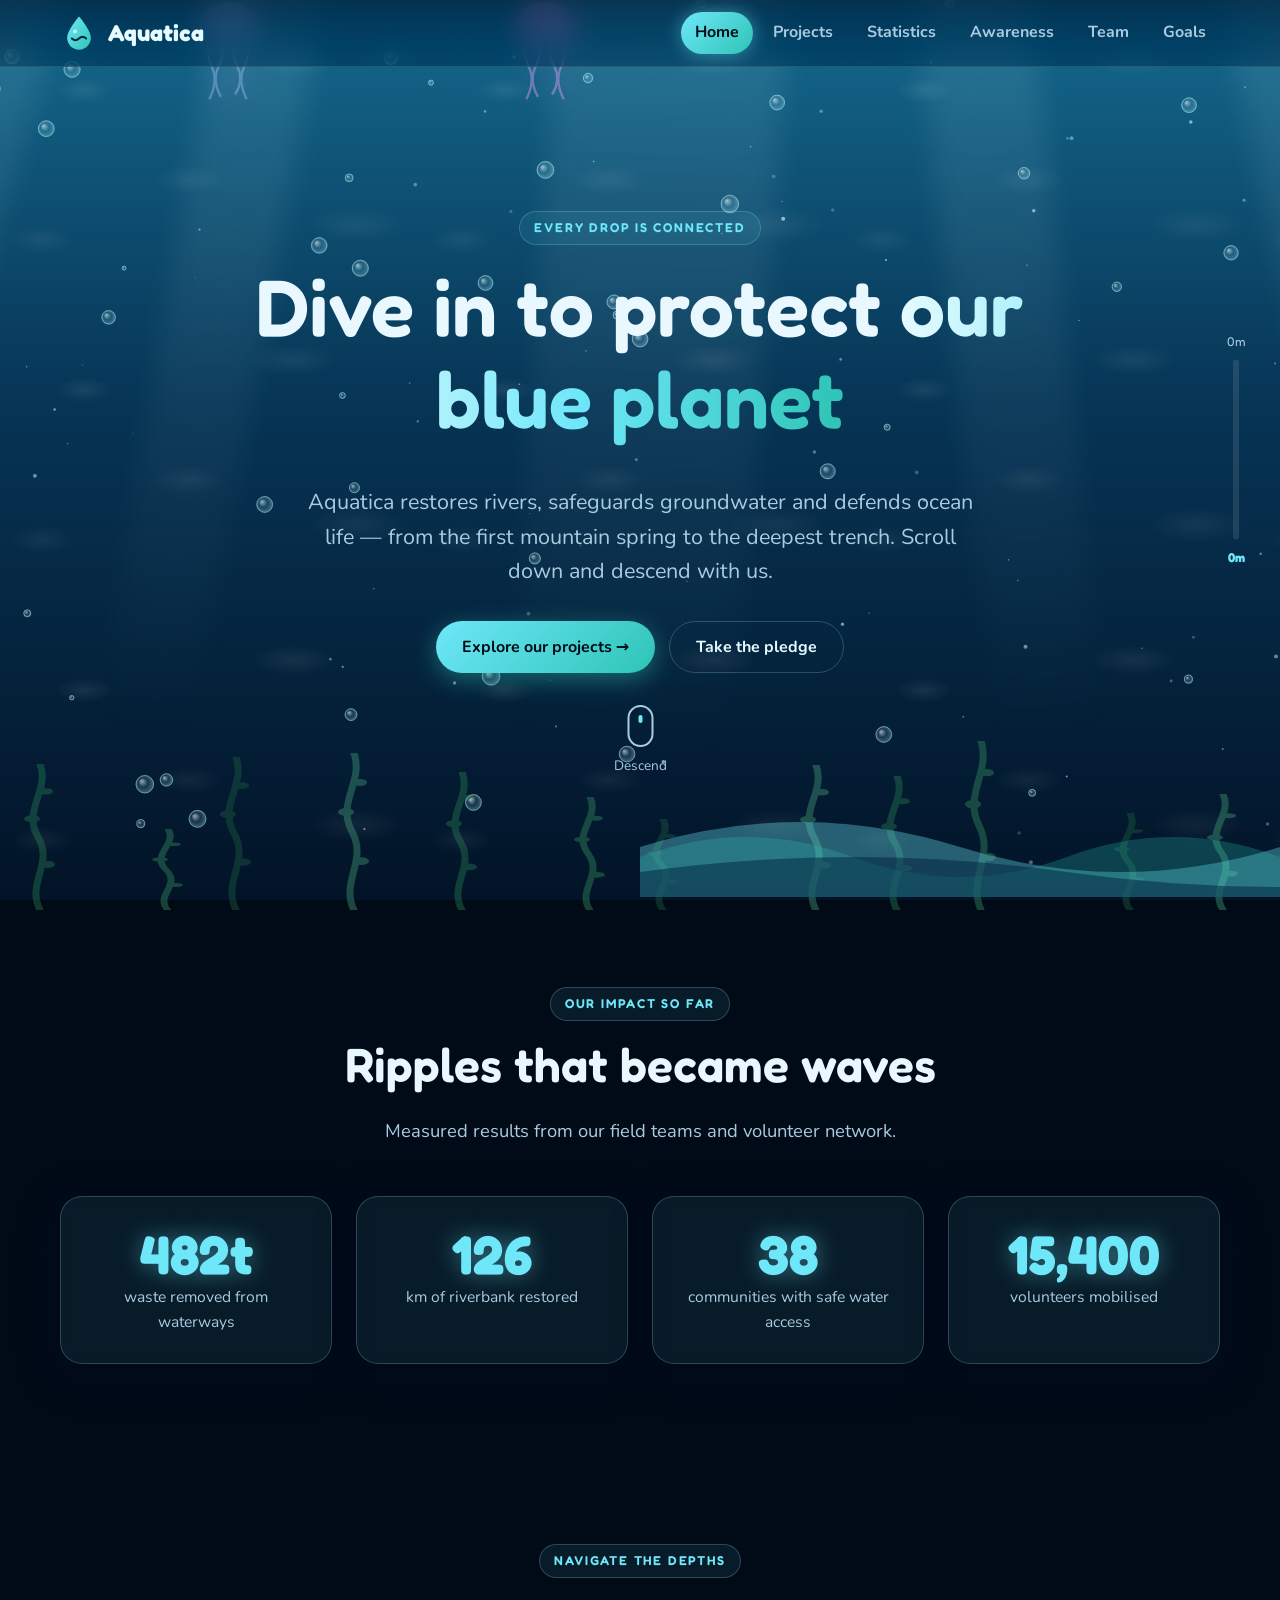
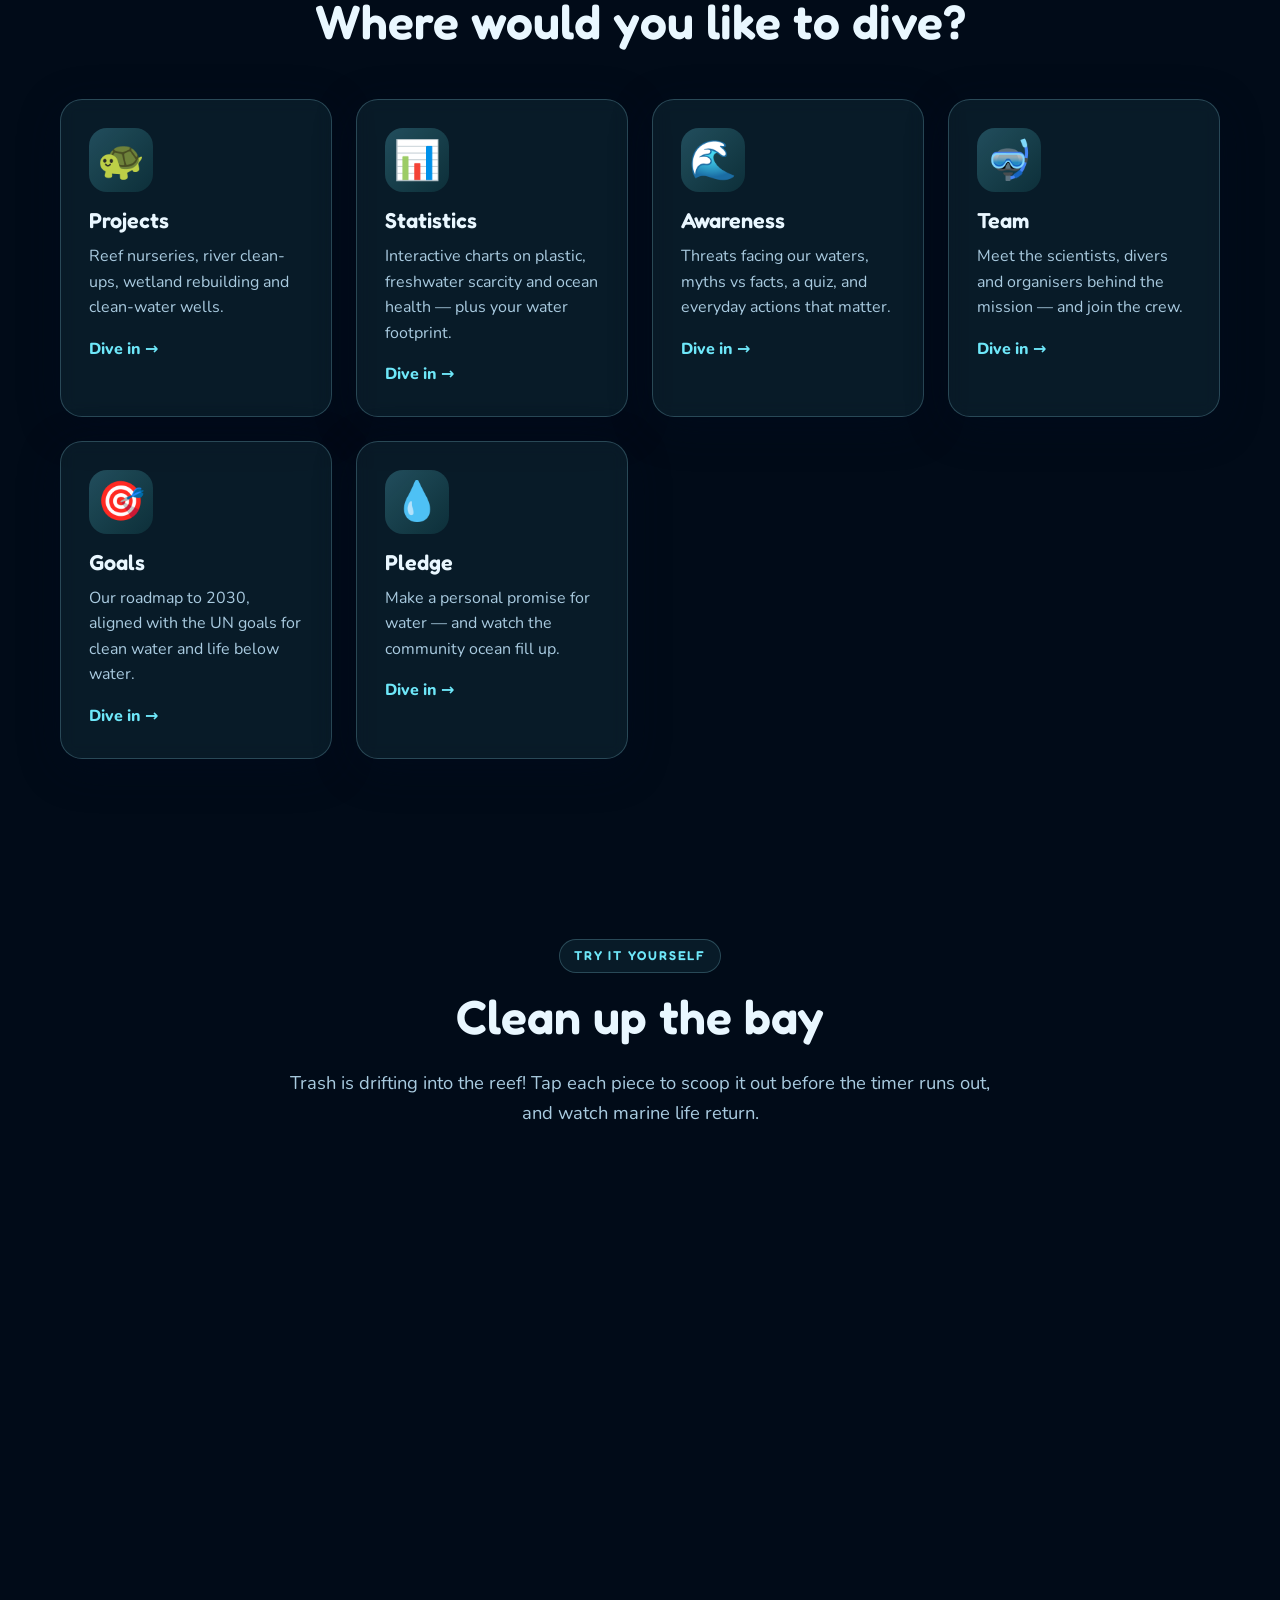
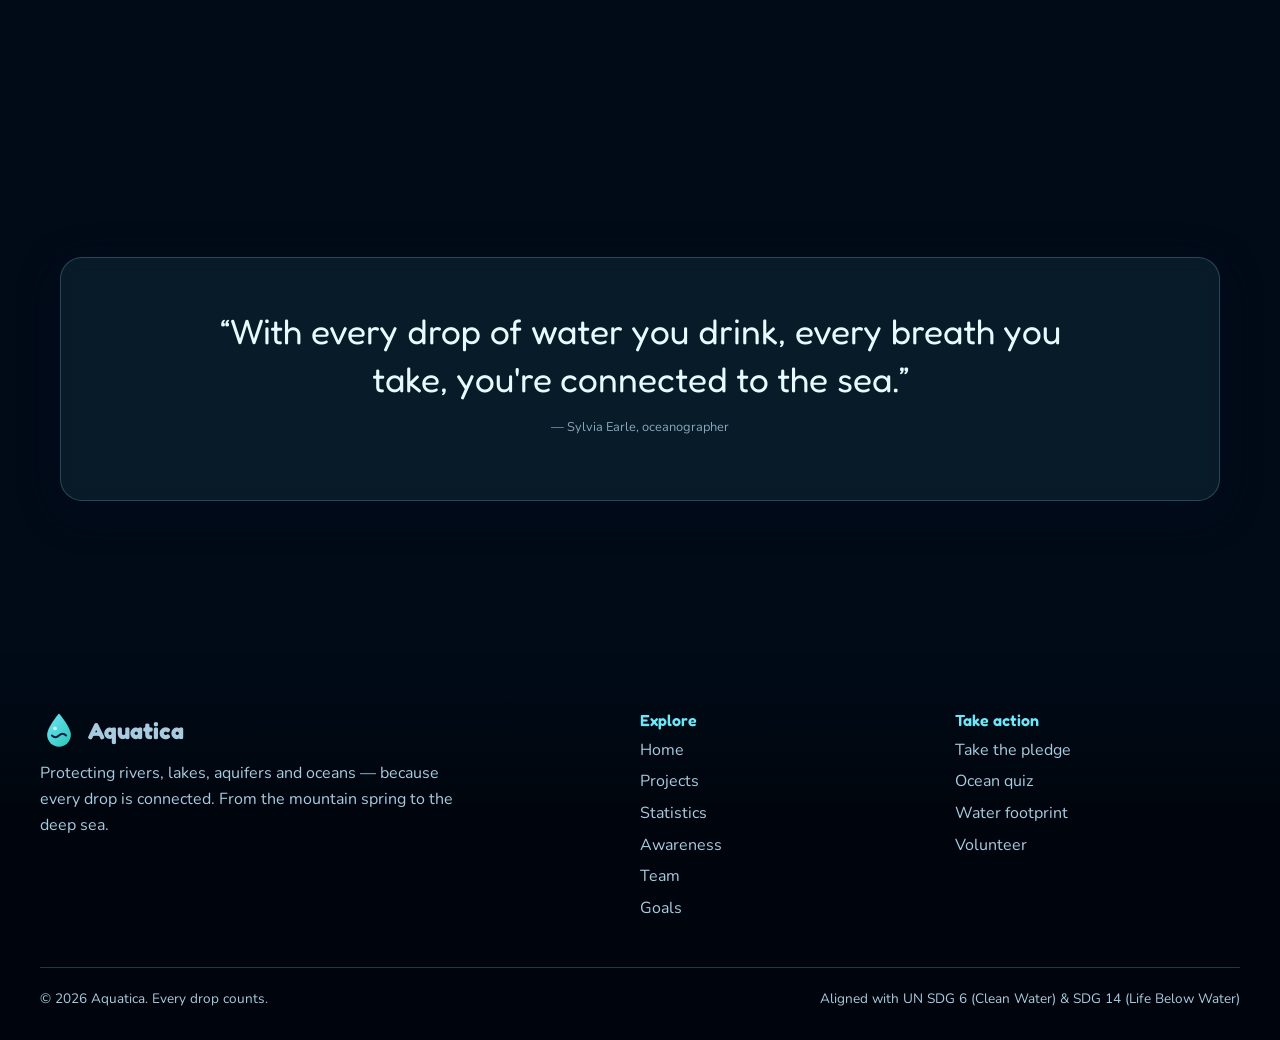
==== index.html @ d04a6f61 "Add Aquatica: interactive underwater-themed water & ocean protection website Six pages (home, projec" ====
<!doctype html>
<html lang="en" class="no-js">
<head>
  <meta charset="utf-8">
  <meta name="viewport" content="width=device-width, initial-scale=1">
  <title>Aquatica — Protecting Water &amp; Oceans</title>
  <meta name="description" content="Aquatica protects rivers, lakes, groundwater and oceans through restoration projects, research and community action.">
  <link rel="icon" href="assets/favicon.svg" type="image/svg+xml">
  <link rel="preconnect" href="https://fonts.googleapis.com">
  <link rel="preconnect" href="https://fonts.gstatic.com" crossorigin>
  <link href="https://fonts.googleapis.com/css2?family=Fredoka:wght@400;600;700&family=Nunito:wght@400;700;800&display=swap" rel="stylesheet">
  <script>document.documentElement.classList.remove("no-js")</script>
  <link rel="stylesheet" href="css/style.css">
  <link rel="stylesheet" href="css/pages.css">
  <script src="js/main.js" defer></script>
  <script src="js/home.js" defer></script>
</head>
<body data-max-depth="3700">
  <a class="skip-link" href="#main">Skip to content</a>
  <header id="site-header"></header>

  <main id="main">
    <section class="hero">
      <div class="hero-inner">
        <span class="eyebrow reveal">Every drop is connected</span>
        <h1 class="reveal" style="--delay:.1s">Dive in to protect <span class="shimmer">our blue planet</span></h1>
        <p class="lead reveal" style="--delay:.2s">Aquatica restores rivers, safeguards groundwater and defends ocean life — from the first mountain spring to the deepest trench. Scroll down and descend with us.</p>
        <div class="hero-actions reveal" style="--delay:.3s">
          <a class="btn" href="projects.html">Explore our projects →</a>
          <a class="btn ghost" href="awareness.html#pledge">Take the pledge</a>
        </div>
      </div>
      <a class="scroll-cue" href="#impact"><span class="mouse"></span>Descend</a>
      <div class="waves" aria-hidden="true">
        <svg class="w1" viewBox="0 0 2880 110" preserveAspectRatio="none"><path d="M0 60 Q 360 10 720 60 T 1440 60 T 2160 60 T 2880 60 V110 H0Z" fill="#6ee7f9"/></svg>
        <svg class="w2" viewBox="0 0 2880 110" preserveAspectRatio="none"><path d="M0 70 Q 240 30 480 70 T 960 70 T 1440 70 T 1920 70 T 2400 70 T 2880 70 V110 H0Z" fill="#2ec4b6"/></svg>
        <svg class="w3" viewBox="0 0 2880 110" preserveAspectRatio="none"><path d="M0 85 Q 480 55 960 85 T 1920 85 T 2880 85 V110 H0Z" fill="#02223f"/></svg>
      </div>
    </section>

    <section class="section" id="impact">
      <div class="section-head reveal">
        <span class="eyebrow">Our impact so far</span>
        <h2>Ripples that became waves</h2>
        <p class="lead">Measured results from our field teams and volunteer network.</p>
      </div>
      <div class="grid grid-4">
        <div class="card stat reveal"><div class="num" data-count="482" data-suffix="t">0</div><div class="label">waste removed from waterways</div></div>
        <div class="card stat reveal" style="--delay:.1s"><div class="num" data-count="126">0</div><div class="label">km of riverbank restored</div></div>
        <div class="card stat reveal" style="--delay:.2s"><div class="num" data-count="38">0</div><div class="label">communities with safe water access</div></div>
        <div class="card stat reveal" style="--delay:.3s"><div class="num" data-count="15400">0</div><div class="label">volunteers mobilised</div></div>
      </div>
    </section>

    <section class="section">
      <div class="section-head reveal">
        <span class="eyebrow">Navigate the depths</span>
        <h2>Where would you like to dive?</h2>
      </div>
      <div class="grid grid-3 explore">
        <a class="card float reveal" href="projects.html"><div class="icon">🐢</div><h3>Projects</h3><p>Reef nurseries, river clean-ups, wetland rebuilding and clean-water wells.</p><span class="more">Dive in →</span></a>
        <a class="card float reveal" style="--delay:.08s" href="statistics.html"><div class="icon">📊</div><h3>Statistics</h3><p>Interactive charts on plastic, freshwater scarcity and ocean health — plus your water footprint.</p><span class="more">Dive in →</span></a>
        <a class="card float reveal" style="--delay:.16s" href="awareness.html"><div class="icon">🌊</div><h3>Awareness</h3><p>Threats facing our waters, myths vs facts, a quiz, and everyday actions that matter.</p><span class="more">Dive in →</span></a>
        <a class="card float reveal" style="--delay:.24s" href="team.html"><div class="icon">🤿</div><h3>Team</h3><p>Meet the scientists, divers and organisers behind the mission — and join the crew.</p><span class="more">Dive in →</span></a>
        <a class="card float reveal" style="--delay:.32s" href="goals.html"><div class="icon">🎯</div><h3>Goals</h3><p>Our roadmap to 2030, aligned with the UN goals for clean water and life below water.</p><span class="more">Dive in →</span></a>
        <a class="card float reveal" style="--delay:.4s" href="awareness.html#pledge"><div class="icon">💧</div><h3>Pledge</h3><p>Make a personal promise for water — and watch the community ocean fill up.</p><span class="more">Dive in →</span></a>
      </div>
    </section>

    <section class="section" id="cleanup">
      <div class="section-head reveal">
        <span class="eyebrow">Try it yourself</span>
        <h2>Clean up the bay</h2>
        <p class="lead">Trash is drifting into the reef! Tap each piece to scoop it out before the timer runs out, and watch marine life return.</p>
      </div>
      <div class="bay reveal" id="bay">
        <div class="bay-hud">
          <span>🗑️ <strong id="bay-count">0</strong> / <span id="bay-total">12</span> collected</span>
          <span>⏱️ <strong id="bay-time">30</strong>s</span>
          <button class="btn" id="bay-start">Start clean-up</button>
        </div>
        <div class="bay-water" id="bay-water" aria-live="polite">
          <div class="bay-reef" aria-hidden="true">🪸🐚🪸🌿🪸🐚🌿🪸</div>
          <p class="bay-msg" id="bay-msg">Press <strong>Start clean-up</strong> to begin.</p>
        </div>
      </div>
    </section>

    <section class="section">
      <div class="card quote reveal">
        <p class="big-quote">“With every drop of water you drink, every breath you take, you're connected to the sea.”</p>
        <p class="source">— Sylvia Earle, oceanographer</p>
      </div>
    </section>
  </main>

  <footer id="site-footer"></footer>
</body>
</html>
---- css/style.css ----
/* ==========================================================
   Aquatica — shared underwater theme
   ========================================================== */
:root {
  --abyss: #010b18;
  --deep: #02223f;
  --mid: #04406e;
  --shallow: #0a6aa1;
  --surface: #1b9cc9;
  --teal: #2ec4b6;
  --aqua: #6ee7f9;
  --foam: #e6fbff;
  --coral: #ff7b6b;
  --sand: #f6d68f;
  --kelp: #3fa66b;
  --text: #e9f7ff;
  --text-dim: #a9cbe0;
  --glass: rgba(110, 231, 249, 0.07);
  --glass-strong: rgba(110, 231, 249, 0.13);
  --glass-border: rgba(160, 240, 255, 0.22);
  --shadow: 0 10px 40px rgba(0, 10, 30, 0.45);
  --radius: 22px;
  --depth: 0; /* 0 → 1, updated on scroll */
  --font-display: "Fredoka", "Trebuchet MS", system-ui, sans-serif;
  --font-body: "Nunito", "Segoe UI", system-ui, sans-serif;
}

*, *::before, *::after { box-sizing: border-box; }
html { scroll-behavior: smooth; }
@media (prefers-reduced-motion: reduce) {
  html { scroll-behavior: auto; }
  *, *::before, *::after { animation-duration: 0.001ms !important; animation-iteration-count: 1 !important; transition-duration: 0.001ms !important; }
}

body {
  margin: 0;
  min-height: 100vh;
  font-family: var(--font-body);
  color: var(--text);
  line-height: 1.6;
  background-color: var(--abyss);
  background-image: linear-gradient(180deg,
    hsl(198, 75%, calc(32% - var(--depth) * 22%)) 0%,
    hsl(205, 85%, calc(18% - var(--depth) * 12%)) 45%,
    hsl(212, 90%, calc(8% - var(--depth) * 5%)) 100%);
  background-attachment: fixed;
  overflow-x: hidden;
}

a { color: var(--aqua); }
img, svg { max-width: 100%; }
h1, h2, h3, h4 { font-family: var(--font-display); line-height: 1.15; margin: 0 0 .5em; font-weight: 600; }
h1 { font-size: clamp(2.4rem, 7vw, 5rem); }
h2 { font-size: clamp(1.8rem, 4.5vw, 3rem); }
h3 { font-size: 1.35rem; }
p { margin: 0 0 1em; }
::selection { background: var(--teal); color: var(--abyss); }

[hidden] { display: none !important; }
.sr-only { position: absolute; width: 1px; height: 1px; overflow: hidden; clip: rect(0 0 0 0); white-space: nowrap; }
.skip-link { position: absolute; left: 16px; top: -60px; z-index: 1000; background: var(--aqua); color: var(--abyss); padding: 10px 16px; border-radius: 10px; font-weight: 700; }
.skip-link:focus { top: 12px; }
:focus-visible { outline: 3px solid var(--sand); outline-offset: 3px; border-radius: 6px; }

/* ---------- Ambient ocean layers ---------- */
.ocean { position: fixed; inset: 0; pointer-events: none; z-index: 0; overflow: hidden; }
#ocean-canvas { position: fixed; inset: 0; width: 100%; height: 100%; z-index: 1; pointer-events: none; }

.rays { position: absolute; inset: -20% -10% 0; opacity: calc(0.55 - var(--depth) * 0.45); transition: opacity .3s; }
.rays span {
  position: absolute; top: -10%; width: 14vw; height: 130%;
  background: linear-gradient(180deg, rgba(200, 245, 255, .28), rgba(200, 245, 255, 0) 75%);
  filter: blur(14px); transform-origin: top center; mix-blend-mode: screen;
  animation: ray-sway 11s ease-in-out infinite alternate;
}
.rays span:nth-child(1) { left: 6%;  transform: rotate(16deg); animation-delay: -2s; }
.rays span:nth-child(2) { left: 26%; transform: rotate(10deg); width: 8vw; animation-delay: -5s; }
.rays span:nth-child(3) { left: 46%; transform: rotate(4deg);  width: 18vw; animation-delay: -1s; }
.rays span:nth-child(4) { left: 66%; transform: rotate(-6deg); width: 9vw; animation-delay: -7s; }
.rays span:nth-child(5) { left: 84%; transform: rotate(-12deg); animation-delay: -3s; }
@keyframes ray-sway {
  0%   { opacity: .35; translate: -3vw 0; }
  50%  { opacity: 1; }
  100% { opacity: .5; translate: 3vw 0; }
}

.caustics {
  position: absolute; inset: 0; opacity: calc(0.22 - var(--depth) * 0.2);
  background:
    radial-gradient(ellipse 40px 18px at 20% 30%, rgba(255,255,255,.35), transparent 70%),
    radial-gradient(ellipse 60px 22px at 70% 20%, rgba(255,255,255,.3), transparent 70%),
    radial-gradient(ellipse 50px 20px at 45% 60%, rgba(255,255,255,.25), transparent 70%),
    radial-gradient(ellipse 70px 25px at 85% 75%, rgba(255,255,255,.25), transparent 70%),
    radial-gradient(ellipse 45px 20px at 10% 80%, rgba(255,255,255,.25), transparent 70%);
  background-size: 420px 300px;
  animation: caustic-drift 18s linear infinite;
  mix-blend-mode: overlay;
}
@keyframes caustic-drift { to { background-position: 420px 300px; } }

.fish-school { position: absolute; inset: 0; }
.fish {
  position: absolute; left: 0; width: var(--size, 60px); color: var(--c, var(--sand));
  animation: swim var(--dur, 30s) linear forwards;
  opacity: .85; will-change: transform;
}
.fish svg { display: block; width: 100%; height: auto; animation: wiggle 0.9s ease-in-out infinite alternate; }
.fish.left svg { transform: scaleX(-1); }
.fish .tail { transform-origin: 30% 50%; animation: tail 0.35s ease-in-out infinite alternate; }
@keyframes swim {
  from { transform: translate(var(--from), 0); }
  25%  { transform: translate(calc(var(--from) + (var(--to) - var(--from)) * .25), var(--bob, 20px)); }
  50%  { transform: translate(calc(var(--from) + (var(--to) - var(--from)) * .5), 0); }
  75%  { transform: translate(calc(var(--from) + (var(--to) - var(--from)) * .75), calc(var(--bob, 20px) * -1)); }
  to   { transform: translate(var(--to), 0); }
}
@keyframes wiggle { from { rotate: -3deg; } to { rotate: 3deg; } }
@keyframes tail { from { transform: scaleY(1); } to { transform: scaleY(.6); } }

.jelly {
  position: absolute; width: 70px; color: #f7a8ff; opacity: .55;
  animation: jelly-rise var(--dur, 40s) linear infinite; filter: drop-shadow(0 0 12px rgba(247,168,255,.6));
}
.jelly .bell { animation: pulse 2.4s ease-in-out infinite; transform-origin: 50% 30%; }
@keyframes pulse { 0%,100% { transform: scale(1, 1); } 50% { transform: scale(1.12, .86); } }
@keyframes jelly-rise {
  from { transform: translate(0, 110vh); }
  50%  { transform: translate(40px, 50vh); }
  to   { transform: translate(-20px, -30vh); }
}

.seabed { position: fixed; left: 0; right: 0; bottom: 0; height: 160px; z-index: 0; pointer-events: none; opacity: calc(.35 + var(--depth) * .65); }
.kelp { position: absolute; bottom: -10px; width: 40px; transform-origin: bottom center; animation: kelp-sway var(--dur, 6s) ease-in-out infinite alternate; }
@keyframes kelp-sway { from { rotate: -6deg; } to { rotate: 7deg; } }

/* ---------- Navigation ---------- */
.site-header {
  position: sticky; top: 0; z-index: 50;
  backdrop-filter: blur(14px) saturate(140%); -webkit-backdrop-filter: blur(14px) saturate(140%);
  background: linear-gradient(180deg, rgba(2, 30, 55, .75), rgba(2, 30, 55, .45));
  border-bottom: 1px solid var(--glass-border);
}
.nav { max-width: 1200px; margin: 0 auto; display: flex; align-items: center; gap: 24px; padding: 12px 20px; }
.brand { display: flex; align-items: center; gap: 10px; color: var(--foam); text-decoration: none; font-family: var(--font-display); font-size: 1.45rem; font-weight: 700; }
.brand svg { width: 38px; height: 38px; animation: bob 4s ease-in-out infinite; }
@keyframes bob { 0%,100% { transform: translateY(0); } 50% { transform: translateY(-5px); } }
.nav-links { list-style: none; display: flex; gap: 6px; margin: 0 0 0 auto; padding: 0; }
.nav-links a {
  position: relative; display: block; padding: 8px 14px; border-radius: 999px;
  color: var(--text-dim); text-decoration: none; font-weight: 700; transition: color .25s, background .25s;
}
.nav-links a:hover { color: var(--foam); background: var(--glass); }
.nav-links a[aria-current="page"] { color: var(--abyss); background: linear-gradient(135deg, var(--aqua), var(--teal)); box-shadow: 0 0 18px rgba(110,231,249,.45); }
.nav-toggle { display: none; margin-left: auto; background: var(--glass); border: 1px solid var(--glass-border); color: var(--foam); width: 46px; height: 46px; border-radius: 14px; cursor: pointer; }
.nav-toggle span { display: block; width: 20px; height: 2px; background: currentColor; margin: 4px auto; border-radius: 2px; transition: transform .3s, opacity .3s; }
.nav-toggle[aria-expanded="true"] span:nth-child(1) { transform: translateY(6px) rotate(45deg); }
.nav-toggle[aria-expanded="true"] span:nth-child(2) { opacity: 0; }
.nav-toggle[aria-expanded="true"] span:nth-child(3) { transform: translateY(-6px) rotate(-45deg); }

@media (max-width: 860px) {
  .nav-toggle { display: block; }
  .nav-links {
    position: absolute; top: 100%; left: 0; right: 0; flex-direction: column; gap: 4px; padding: 12px 16px 18px;
    background: rgba(2, 25, 48, .96); border-bottom: 1px solid var(--glass-border);
    transform-origin: top; transform: scaleY(0); opacity: 0; transition: transform .3s, opacity .3s; pointer-events: none;
  }
  .nav-links.open { transform: scaleY(1); opacity: 1; pointer-events: auto; }
  .nav-links a { padding: 12px 16px; }
}

/* Depth gauge */
.depth-gauge {
  position: fixed; right: 16px; top: 50%; transform: translateY(-50%); z-index: 40;
  display: flex; flex-direction: column; align-items: center; gap: 8px; font-family: var(--font-display); font-size: .8rem; color: var(--text-dim);
}
.depth-gauge .track { width: 6px; height: 180px; border-radius: 6px; background: rgba(255,255,255,.1); position: relative; overflow: hidden; }
.depth-gauge .fill { position: absolute; left: 0; right: 0; top: 0; height: calc(var(--depth) * 100%); background: linear-gradient(180deg, var(--aqua), var(--teal), #2a5bd7); border-radius: 6px; }
.depth-gauge .value { color: var(--aqua); font-weight: 700; min-width: 56px; text-align: center; }
@media (max-width: 860px) { .depth-gauge { display: none; } }

/* ---------- Layout ---------- */
main { position: relative; z-index: 2; }
.section { max-width: 1200px; margin: 0 auto; padding: 90px 20px; }
.section-head { text-align: center; max-width: 720px; margin: 0 auto 50px; }
.eyebrow { display: inline-block; font-family: var(--font-display); font-weight: 600; letter-spacing: .14em; text-transform: uppercase; font-size: .8rem; color: var(--aqua); background: var(--glass); border: 1px solid var(--glass-border); padding: 6px 14px; border-radius: 999px; margin-bottom: 16px; }
.lead { font-size: 1.15rem; color: var(--text-dim); }
.grid { display: grid; gap: 24px; }
.grid-2 { grid-template-columns: repeat(auto-fit, minmax(300px, 1fr)); }
.grid-3 { grid-template-columns: repeat(auto-fit, minmax(260px, 1fr)); }
.grid-4 { grid-template-columns: repeat(auto-fit, minmax(210px, 1fr)); }

.card {
  position: relative; background: var(--glass); border: 1px solid var(--glass-border); border-radius: var(--radius);
  padding: 28px; backdrop-filter: blur(8px); -webkit-backdrop-filter: blur(8px); box-shadow: var(--shadow);
  transition: transform .4s cubic-bezier(.2,.8,.2,1), background .3s, box-shadow .3s; overflow: hidden;
}
.card::before {
  content: ""; position: absolute; inset: 0; border-radius: inherit; pointer-events: none;
  background: radial-gradient(400px circle at var(--mx, 50%) var(--my, 0%), rgba(110,231,249,.16), transparent 45%);
  opacity: 0; transition: opacity .3s;
}
.card:hover::before { opacity: 1; }
.card.float:hover { transform: translateY(-8px); background: var(--glass-strong); box-shadow: 0 18px 50px rgba(0, 20, 50, .6), 0 0 0 1px rgba(110,231,249,.3); }
.card .icon { font-size: 2.4rem; display: inline-grid; place-items: center; width: 64px; height: 64px; border-radius: 18px; background: linear-gradient(135deg, rgba(110,231,249,.25), rgba(46,196,182,.12)); margin-bottom: 16px; }

.btn {
  display: inline-flex; align-items: center; gap: 10px; padding: 14px 26px; border-radius: 999px; border: 0; cursor: pointer;
  font: 700 1rem var(--font-body); text-decoration: none; color: var(--abyss);
  background: linear-gradient(135deg, var(--aqua), var(--teal)); box-shadow: 0 6px 24px rgba(46, 196, 182, .45);
  position: relative; overflow: hidden; transition: transform .25s, box-shadow .25s;
}
.btn:hover { transform: translateY(-3px) scale(1.02); box-shadow: 0 10px 34px rgba(110, 231, 249, .6); }
.btn::after { content: ""; position: absolute; inset: 0; background: linear-gradient(120deg, transparent 30%, rgba(255,255,255,.5) 50%, transparent 70%); transform: translateX(-100%); transition: transform .7s; }
.btn:hover::after { transform: translateX(100%); }
.btn.ghost { background: transparent; color: var(--foam); border: 1.5px solid var(--glass-border); box-shadow: none; }
.btn.ghost:hover { background: var(--glass); }
.btn.coral { background: linear-gradient(135deg, #ffb199, var(--coral)); box-shadow: 0 6px 24px rgba(255, 123, 107, .4); }

/* ---------- Hero ---------- */
.hero { min-height: calc(100vh - 70px); display: grid; place-items: center; text-align: center; padding: 60px 20px 140px; position: relative; }
.hero-inner { max-width: 900px; position: relative; z-index: 3; }
.hero h1 .shimmer {
  background: linear-gradient(90deg, var(--foam) 0%, var(--aqua) 25%, var(--teal) 50%, var(--aqua) 75%, var(--foam) 100%);
  background-size: 200% auto; -webkit-background-clip: text; background-clip: text; color: transparent;
  animation: shimmer 6s linear infinite;
}
@keyframes shimmer { to { background-position: 200% center; } }
.hero .lead { font-size: clamp(1.05rem, 2.2vw, 1.35rem); max-width: 680px; margin: 0 auto 32px; }
.hero-actions { display: flex; flex-wrap: wrap; gap: 14px; justify-content: center; }
.page-hero { min-height: 58vh; padding-bottom: 110px; }

.waves { position: absolute; left: 0; right: 0; bottom: 0; height: 110px; overflow: hidden; z-index: 2; }
.waves svg { position: absolute; bottom: 0; width: 200%; height: 100%; }
.waves .w1 { animation: wave-move 14s linear infinite; opacity: .35; }
.waves .w2 { animation: wave-move 9s linear infinite reverse; opacity: .25; }
.waves .w3 { animation: wave-move 20s linear infinite; opacity: .5; }
@keyframes wave-move { from { transform: translateX(0); } to { transform: translateX(-50%); } }

.scroll-cue { position: absolute; bottom: 120px; left: 50%; transform: translateX(-50%); z-index: 3; color: var(--text-dim); font-size: .85rem; display: flex; flex-direction: column; align-items: center; gap: 8px; text-decoration: none; }
.scroll-cue .mouse { width: 26px; height: 42px; border: 2px solid var(--text-dim); border-radius: 14px; position: relative; }
.scroll-cue .mouse::after { content: ""; position: absolute; left: 50%; top: 8px; width: 4px; height: 8px; border-radius: 2px; background: var(--aqua); transform: translateX(-50%); animation: scroll-dot 1.8s infinite; }
@keyframes scroll-dot { 0% { opacity: 1; top: 8px; } 100% { opacity: 0; top: 24px; } }

/* ---------- Reveal on scroll ---------- */
.reveal { opacity: 0; transform: translateY(40px) scale(.98); transition: opacity .9s ease, transform .9s cubic-bezier(.2,.8,.2,1); transition-delay: var(--delay, 0s); }
.reveal.visible { opacity: 1; transform: none; }
.no-js .reveal { opacity: 1; transform: none; }

/* ---------- Stats / counters ---------- */
.stat { text-align: center; }
.stat .num { font-family: var(--font-display); font-size: clamp(2.2rem, 5vw, 3.4rem); font-weight: 700; color: var(--aqua); text-shadow: 0 0 24px rgba(110,231,249,.45); line-height: 1.1; }
.stat .label { color: var(--text-dim); font-size: .98rem; }
.source { font-size: .8rem; color: var(--text-dim); opacity: .8; }

/* ---------- Progress bars ---------- */
.progress { height: 12px; border-radius: 999px; background: rgba(255,255,255,.08); overflow: hidden; position: relative; }
.progress > span { display: block; height: 100%; width: 0; border-radius: inherit; background: linear-gradient(90deg, var(--teal), var(--aqua)); transition: width 1.8s cubic-bezier(.2,.8,.2,1); position: relative; overflow: hidden; }
.progress > span::after { content: ""; position: absolute; inset: 0; background: repeating-linear-gradient(-45deg, rgba(255,255,255,.2) 0 8px, transparent 8px 16px); animation: stripes 1s linear infinite; }
@keyframes stripes { to { background-position: 22px 0; } }

/* ---------- Chips / filters ---------- */
.chips { display: flex; flex-wrap: wrap; gap: 10px; justify-content: center; margin-bottom: 36px; }
.chip { padding: 10px 18px; border-radius: 999px; border: 1px solid var(--glass-border); background: var(--glass); color: var(--text); font: 700 .95rem var(--font-body); cursor: pointer; transition: all .25s; }
.chip:hover { background: var(--glass-strong); transform: translateY(-2px); }
.chip.active, .chip[aria-pressed="true"], .chip[aria-selected="true"] { background: linear-gradient(135deg, var(--aqua), var(--teal)); color: var(--abyss); border-color: transparent; }
.tag { display: inline-block; font-size: .75rem; font-weight: 800; letter-spacing: .06em; text-transform: uppercase; padding: 4px 10px; border-radius: 999px; background: rgba(110,231,249,.15); color: var(--aqua); }

/* ---------- Modal ---------- */
.modal { position: fixed; inset: 0; z-index: 100; display: grid; place-items: center; padding: 16px; background: rgba(0, 8, 20, .7); backdrop-filter: blur(6px); opacity: 0; pointer-events: none; transition: opacity .35s; }
.modal.open { opacity: 1; pointer-events: auto; }
.modal-box { max-width: 640px; width: 100%; max-height: 88vh; overflow: auto; background: linear-gradient(160deg, #063a63, #021a33); border: 1px solid var(--glass-border); border-radius: var(--radius); padding: 32px; box-shadow: var(--shadow); transform: translateY(40px) scale(.95); transition: transform .45s cubic-bezier(.2,.9,.3,1.3); position: relative; }
.modal.open .modal-box { transform: none; }
.modal-close { position: absolute; top: 14px; right: 14px; width: 40px; height: 40px; border-radius: 50%; border: 1px solid var(--glass-border); background: var(--glass); color: var(--foam); font-size: 1.4rem; cursor: pointer; }

/* ---------- Forms ---------- */
.field { display: flex; flex-direction: column; gap: 6px; margin-bottom: 16px; text-align: left; }
.field label { font-weight: 700; font-size: .92rem; color: var(--text-dim); }
input[type="text"], input[type="email"], input[type="number"], select, textarea {
  font: inherit; color: var(--foam); background: rgba(0, 20, 40, .5); border: 1px solid var(--glass-border); border-radius: 14px; padding: 12px 14px; width: 100%;
  transition: border-color .2s, box-shadow .2s;
}
input:focus, select:focus, textarea:focus { outline: none; border-color: var(--aqua); box-shadow: 0 0 0 4px rgba(110,231,249,.18); }
input[type="range"] { width: 100%; accent-color: var(--aqua); }
select option { background: #03203c; }

/* ---------- Footer ---------- */
.site-footer { position: relative; z-index: 2; margin-top: 60px; padding: 60px 20px 30px; background: linear-gradient(180deg, transparent, rgba(0,5,12,.85) 40%); }
.footer-inner { max-width: 1200px; margin: 0 auto; display: grid; gap: 30px; grid-template-columns: 2fr 1fr 1fr; }
.footer-inner h4 { color: var(--aqua); }
.footer-inner ul { list-style: none; padding: 0; margin: 0; }
.footer-inner li { margin-bottom: 6px; }
.footer-inner a { color: var(--text-dim); text-decoration: none; }
.footer-inner a:hover { color: var(--aqua); }
.footer-bottom { max-width: 1200px; margin: 40px auto 0; padding-top: 20px; border-top: 1px solid var(--glass-border); font-size: .85rem; color: var(--text-dim); display: flex; flex-wrap: wrap; gap: 10px; justify-content: space-between; }
@media (max-width: 700px) { .footer-inner { grid-template-columns: 1fr; } }

/* ---------- Toast ---------- */
.toast { position: fixed; left: 50%; bottom: 28px; z-index: 200; transform: translate(-50%, 120px); background: linear-gradient(135deg, var(--aqua), var(--teal)); color: var(--abyss); font-weight: 800; padding: 14px 24px; border-radius: 999px; box-shadow: var(--shadow); transition: transform .45s cubic-bezier(.2,.9,.3,1.3); max-width: calc(100vw - 32px); text-align: center; }
.toast.show { transform: translate(-50%, 0); }

/* Click ripple */
.ripple { position: fixed; z-index: 5; pointer-events: none; width: 10px; height: 10px; border-radius: 50%; border: 2px solid rgba(160, 240, 255, .8); transform: translate(-50%, -50%); animation: ripple .9s ease-out forwards; }
@keyframes ripple { to { width: 140px; height: 140px; opacity: 0; } }
---- css/pages.css ----
/* ==========================================================
   Aquatica — page-specific components
   ========================================================== */

.swap { animation: swap-in .5s cubic-bezier(.2,.8,.2,1); }
@keyframes swap-in { from { opacity: 0; transform: translateY(14px); } to { opacity: 1; transform: none; } }
.check-list { list-style: none; padding: 0; margin: 0 0 1em; }
.check-list li { position: relative; padding-left: 30px; margin-bottom: 8px; }
.check-list li::before { content: "💧"; position: absolute; left: 0; top: 0; }
.check-list.warn li::before { content: "⚠️"; }
.btn.small { padding: 10px 18px; font-size: .9rem; }
.modal-hero { font-size: 4rem; line-height: 1; margin-bottom: 10px; animation: bob 3s ease-in-out infinite; }
.big-emoji { font-size: 4rem; animation: bob 3s ease-in-out infinite; }

/* ---------- Home ---------- */
.explore a { color: inherit; text-decoration: none; display: block; }
.explore p { color: var(--text-dim); }
.more { color: var(--aqua); font-weight: 800; display: inline-block; transition: transform .3s; }
.explore a:hover .more { transform: translateX(8px); }
.quote { text-align: center; padding: 50px 30px; }
.big-quote { font-family: var(--font-display); font-size: clamp(1.4rem, 3.5vw, 2.2rem); line-height: 1.35; color: var(--foam); max-width: 900px; margin: 0 auto 14px; }

.bay { max-width: 1000px; margin: 0 auto; border-radius: var(--radius); overflow: hidden; border: 1px solid var(--glass-border); box-shadow: var(--shadow); }
.bay-hud { display: flex; flex-wrap: wrap; align-items: center; gap: 16px 28px; justify-content: space-between; padding: 14px 20px; background: rgba(2, 30, 55, .8); font-weight: 700; }
.bay-hud strong { color: var(--aqua); font-size: 1.2rem; }
.bay-water { position: relative; height: 420px; overflow: hidden; background: linear-gradient(180deg, rgba(27,156,201,.55), rgba(4,64,110,.75) 60%, rgba(2,34,63,.95)); }
.bay-water::before { content: ""; position: absolute; inset: 0; background: repeating-linear-gradient(100deg, transparent 0 60px, rgba(255,255,255,.04) 60px 90px); animation: caustic-drift 12s linear infinite; }
.bay-reef { position: absolute; left: 0; right: 0; bottom: 0; font-size: 2.6rem; letter-spacing: 1.2rem; text-align: center; white-space: nowrap; overflow: hidden; padding-bottom: 4px; background: linear-gradient(180deg, transparent, rgba(246,214,143,.25)); }
.bay-msg { position: absolute; left: 0; right: 0; top: 45%; transform: translateY(-50%); text-align: center; padding: 20px; font-size: 1.2rem; margin: 0; z-index: 3; text-shadow: 0 2px 10px rgba(0,0,0,.5); }
.trash {
  position: absolute; z-index: 2; font-size: 2.3rem; line-height: 1; background: none; border: 0; cursor: pointer; padding: 6px;
  animation: trash-bob 6s ease-in-out infinite, trash-in .6s backwards cubic-bezier(.2,.9,.3,1.4);
  filter: drop-shadow(0 4px 8px rgba(0,0,0,.4)); transition: transform .2s;
}
.trash:hover { transform: scale(1.2); }
.trash.caught { animation: scoop .5s forwards ease-in; }
@keyframes trash-bob { 0%,100% { translate: 0 0; rotate: -8deg; } 50% { translate: var(--drift) 18px; rotate: 10deg; } }
@keyframes trash-in { from { opacity: 0; transform: translateY(-60px) scale(.3); } }
@keyframes scoop { to { transform: translateY(-140px) scale(.2) rotate(180deg); opacity: 0; } }
.critter { position: absolute; left: -60px; z-index: 1; font-size: 2rem; animation: critter-swim 8s linear forwards; }
@keyframes critter-swim { to { transform: translateX(calc(1000px + 120px)); } }

/* ---------- Projects ---------- */
.journey { max-width: 900px; margin: 0 auto; }
.journey-track { position: relative; display: flex; justify-content: space-between; gap: 8px; margin-bottom: 28px; padding: 30px 0 0; }
.journey-track::before { content: ""; position: absolute; left: 6%; right: 6%; top: 62px; height: 4px; border-radius: 4px; background: linear-gradient(90deg, #8fd3ff, var(--aqua), var(--teal), #1f6fb8); opacity: .5; }
.journey-stop { position: relative; z-index: 1; flex: 1; display: flex; flex-direction: column; align-items: center; gap: 8px; background: none; border: 0; color: var(--text-dim); font: 700 .95rem var(--font-body); cursor: pointer; }
.journey-stop span { display: grid; place-items: center; width: 64px; height: 64px; font-size: 1.8rem; border-radius: 50%; background: rgba(2,34,63,.9); border: 2px solid var(--glass-border); transition: transform .3s, border-color .3s, box-shadow .3s; }
.journey-stop:hover span { transform: scale(1.1); }
.journey-stop[aria-selected="true"] { color: var(--foam); }
.journey-stop[aria-selected="true"] span { border-color: var(--aqua); box-shadow: 0 0 0 6px rgba(110,231,249,.18), 0 0 30px rgba(110,231,249,.5); }
.journey-drop { position: absolute; top: 0; left: 0; font-size: 1.6rem; transform: translateX(-50%); transition: left .7s cubic-bezier(.5,-0.4,.4,1.4); animation: bob 2s ease-in-out infinite; }
.journey-panel h3 { color: var(--aqua); }
.fact-row { display: flex; flex-wrap: wrap; gap: 8px; }
@media (max-width: 560px) {
  .journey-stop { font-size: .75rem; }
  .journey-stop span { width: 48px; height: 48px; font-size: 1.3rem; }
  .journey-track::before { top: 54px; }
}

.search-row { max-width: 460px; margin: -14px auto 30px; }
.search-row input { border-radius: 999px; padding-left: 20px; }
.empty { text-align: center; color: var(--text-dim); font-size: 1.1rem; }
.project { display: flex; flex-direction: column; }
.project > p:not(.place) { color: var(--text-dim); flex: 1; }
.project-top { display: flex; justify-content: space-between; align-items: center; margin-bottom: 12px; }
.project-icon { font-size: 2.6rem; transition: transform .4s; }
.project:hover .project-icon { transform: rotate(-10deg) scale(1.15); }
.place { color: var(--sand); font-size: .9rem; font-weight: 700; margin-bottom: 10px; }
.progress-meta { display: flex; justify-content: space-between; gap: 10px; font-size: .82rem; color: var(--text-dim); margin: 8px 0 16px; flex-wrap: wrap; }
.project .btn { align-self: flex-start; }
.impact-calc { margin-top: 20px; padding: 18px; border-radius: 16px; background: rgba(110,231,249,.08); border: 1px dashed var(--glass-border); }
.impact-calc output { color: var(--aqua); font-weight: 800; }
.impact-out { margin: 10px 0 0; font-size: 1.1rem; }
.impact-out strong { color: var(--sand); font-size: 1.4rem; }

/* ---------- Statistics ---------- */
.chart-card h3 { margin-top: 6px; }
.chart-help { color: var(--text-dim); font-size: .95rem; }
.small-chips { justify-content: flex-start; margin-bottom: 18px; }
.small-chips .chip { padding: 7px 14px; font-size: .85rem; }
.donut-wrap { position: relative; max-width: 260px; margin: 0 auto; }
.donut-seg { cursor: pointer; outline: none; }
.donut-seg:hover, .donut-seg:focus { stroke-width: 36; }
.donut-center { position: absolute; inset: 0; display: grid; place-content: center; text-align: center; pointer-events: none; }
.donut-center strong { font-family: var(--font-display); font-size: 2.2rem; color: var(--aqua); line-height: 1; }
.donut-center span { font-size: .85rem; color: var(--text-dim); }
.legend { list-style: none; padding: 0; margin: 20px 0 10px; display: grid; gap: 6px; }
.legend li { display: flex; align-items: center; gap: 10px; font-size: .95rem; }
.legend li strong { margin-left: auto; }
.legend i { width: 14px; height: 14px; border-radius: 4px; display: inline-block; }

.hbars { display: grid; gap: 22px; margin: 26px 0 16px; }
.hbar { outline: none; }
.hbar-label { display: flex; justify-content: space-between; font-weight: 700; margin-bottom: 8px; }
.hbar-label strong { color: var(--aqua); font-family: var(--font-display); font-size: 1.2rem; }
.hbar-track { height: 34px; border-radius: 12px; background: rgba(255,255,255,.06); overflow: hidden; }
.hbar-fill { height: 100%; width: 0; border-radius: 12px; background: linear-gradient(90deg, #1f6fb8, var(--aqua)); transition: width 1.6s cubic-bezier(.2,.8,.2,1); position: relative; overflow: hidden; }
.hbar-fill::after { content: ""; position: absolute; inset: 0; background: radial-gradient(circle at 20% 60%, rgba(255,255,255,.5) 0 3px, transparent 4px), radial-gradient(circle at 55% 30%, rgba(255,255,255,.4) 0 2px, transparent 3px), radial-gradient(circle at 80% 70%, rgba(255,255,255,.45) 0 3px, transparent 4px); background-size: 80px 34px; animation: fizz 3s linear infinite; }
@keyframes fizz { to { background-position: 0 -34px; } }
.hbar-note { font-size: .85rem; color: var(--text-dim); margin: 6px 0 0; max-height: 0; opacity: 0; overflow: hidden; transition: max-height .3s, opacity .3s; }
.hbar:hover .hbar-note, .hbar:focus .hbar-note { max-height: 40px; opacity: 1; }

.line-wrap { margin: 10px 0; }
#line { width: 100%; height: auto; overflow: visible; touch-action: pan-y; }
#line .axis { fill: var(--text-dim); font-size: 13px; font-family: var(--font-body); }
.line-area { opacity: 0; transition: opacity 1.5s 1s; }
.line-area.show { opacity: 1; }
.line-dot { fill: var(--abyss); stroke: var(--aqua); stroke-width: 3; cursor: pointer; transform-box: fill-box; transform-origin: center; animation: dot-pop .5s backwards; outline: none; }
.line-dot.active, .line-dot:focus { fill: var(--sand); stroke: var(--sand); transform: scale(1.5); }
@keyframes dot-pop { from { transform: scale(0); } }
.chart-tooltip { position: fixed; z-index: 150; pointer-events: none; background: rgba(2, 25, 48, .95); border: 1px solid var(--aqua); color: var(--foam); padding: 8px 12px; border-radius: 12px; font-size: .9rem; box-shadow: var(--shadow); max-width: 240px; }

.calc { display: grid; gap: 24px; grid-template-columns: 1.2fr 1fr; align-items: stretch; }
@media (max-width: 800px) { .calc { grid-template-columns: 1fr; } }
.calc-form output { color: var(--aqua); font-weight: 800; }
.calc-result { text-align: center; display: flex; flex-direction: column; align-items: center; justify-content: center; }
.tank { width: 140px; height: 180px; border: 3px solid var(--glass-border); border-top: 0; border-radius: 0 0 24px 24px; position: relative; overflow: hidden; margin-bottom: 18px; background: rgba(0,0,0,.15); }
.tank-water { position: absolute; left: 0; right: 0; bottom: 0; height: 0; background: linear-gradient(180deg, rgba(110,231,249,.9), #1f6fb8); transition: height .8s cubic-bezier(.2,.8,.2,1); }
.tank-water svg { position: absolute; top: -12px; left: 0; width: 200%; height: 14px; animation: wave-move 3s linear infinite; }
.calc-total { font-family: var(--font-display); font-size: 1.4rem; color: var(--text-dim); }
.calc-total span { font-size: 3rem; color: var(--aqua); font-weight: 700; }
.calc-split { display: flex; flex-wrap: wrap; justify-content: center; gap: 6px 18px; color: var(--text-dim); margin: 6px 0 12px; }
.calc-tip { background: rgba(246,214,143,.12); border-radius: 14px; padding: 10px 14px; color: var(--sand); }

/* ---------- Awareness ---------- */
.threat-panel { max-width: 900px; margin: 0 auto; }
.threat-body { display: grid; grid-template-columns: auto 1fr; gap: 24px; align-items: start; }
.threat-icon { font-size: 4.5rem; animation: bob 3s ease-in-out infinite; }
@media (max-width: 600px) { .threat-body { grid-template-columns: 1fr; } .threat-icon { font-size: 3.2rem; } }
.severity { display: grid; gap: 6px; font-size: .85rem; color: var(--text-dim); font-weight: 700; }
.progress .danger { display: block; height: 100%; border-radius: inherit; background: linear-gradient(90deg, var(--sand), var(--coral)); transition: width 1.2s cubic-bezier(.2,.8,.2,1); }

.flip { background: none; border: 0; padding: 0; perspective: 1200px; cursor: pointer; text-align: left; color: inherit; font: inherit; min-height: 230px; }
.flip-inner { position: relative; display: block; width: 100%; height: 100%; min-height: 230px; transition: transform .8s cubic-bezier(.3,1.4,.5,1); transform-style: preserve-3d; }
.flip.flipped .flip-inner { transform: rotateY(180deg); }
.flip-front, .flip-back { position: absolute; inset: 0; display: flex; flex-direction: column; gap: 12px; backface-visibility: hidden; -webkit-backface-visibility: hidden; }
.flip-back { transform: rotateY(180deg); background: linear-gradient(160deg, rgba(46,196,182,.25), rgba(4,64,110,.6)); }
.flip .tag { align-self: flex-start; }
.flip-text { font-size: 1.08rem; font-weight: 700; flex: 1; }
.flip-hint { font-size: .8rem; color: var(--text-dim); }
.tag.myth { background: rgba(255,123,107,.2); color: var(--coral); }
.flip:hover:not(.flipped) .flip-inner { transform: rotateY(12deg); }

.quiz { max-width: 760px; margin: 0 auto; }
.quiz-top { display: flex; justify-content: space-between; align-items: center; margin-bottom: 12px; font-weight: 700; }
.quiz-progress { margin-bottom: 22px; height: 8px; }
.quiz-progress span { transition: width .5s; }
.quiz-q { font-size: 1.5rem; }
.quiz-answers { display: grid; grid-template-columns: repeat(auto-fit, minmax(240px, 1fr)); gap: 12px; margin: 18px 0; }
.quiz-a { text-align: left; padding: 16px 18px; border-radius: 16px; border: 1px solid var(--glass-border); background: rgba(0, 20, 40, .45); color: var(--foam); font: 700 1rem var(--font-body); cursor: pointer; transition: transform .2s, background .2s, border-color .2s; }
.quiz-a:hover:not(:disabled) { transform: translateY(-3px); background: var(--glass-strong); border-color: var(--aqua); }
.quiz-a:disabled { cursor: default; opacity: .7; }
.quiz-a.right { background: rgba(46,196,182,.35); border-color: var(--teal); opacity: 1; animation: pop .4s; }
.quiz-a.wrong { background: rgba(255,123,107,.3); border-color: var(--coral); opacity: 1; animation: shake .4s; }
@keyframes pop { 50% { transform: scale(1.04); } }
@keyframes shake { 25% { transform: translateX(-6px); } 75% { transform: translateX(6px); } }
.quiz-why { min-height: 1.6em; color: var(--text-dim); }
.quiz-result { text-align: center; }
.quiz-rank { font-size: 5rem; animation: bob 3s ease-in-out infinite; }

.accordion { max-width: 820px; margin: 0 auto; display: grid; gap: 14px; }
.accordion details { padding: 0; }
.accordion summary { padding: 22px 28px; cursor: pointer; font-family: var(--font-display); font-size: 1.25rem; list-style: none; display: flex; justify-content: space-between; align-items: center; }
.accordion summary::-webkit-details-marker { display: none; }
.accordion summary::after { content: "+"; font-size: 1.6rem; color: var(--aqua); transition: transform .3s; }
.accordion details[open] summary::after { transform: rotate(45deg); }
.accordion .check-list { padding: 0 28px 14px; animation: swap-in .4s; }

.pledge-wrap { align-items: stretch; }
.pledge-options { border: 0; padding: 0; margin: 0 0 18px; display: grid; gap: 10px; }
.pledge-options legend { font-weight: 700; color: var(--text-dim); margin-bottom: 10px; }
.pledge-opt { display: flex; align-items: center; gap: 12px; padding: 12px 14px; border-radius: 14px; background: rgba(0,20,40,.4); border: 1px solid var(--glass-border); cursor: pointer; transition: background .2s, border-color .2s; }
.pledge-opt:hover { background: var(--glass-strong); }
.pledge-opt input { width: 20px; height: 20px; accent-color: var(--teal); }
.pledge-opt:has(input:checked) { border-color: var(--aqua); background: rgba(110,231,249,.12); }
.pledge-reef { display: flex; flex-direction: column; gap: 14px; text-align: center; }
.pledge-tank { position: relative; flex: 1; min-height: 280px; border-radius: 18px; overflow: hidden; background: linear-gradient(180deg, rgba(27,156,201,.45), rgba(2,34,63,.9)); border: 1px solid var(--glass-border); }
.tank-sand { position: absolute; bottom: 0; left: 0; right: 0; font-size: 1.8rem; letter-spacing: .4rem; padding: 6px; background: linear-gradient(180deg, transparent, rgba(246,214,143,.3)); white-space: nowrap; overflow: hidden; }
.tank-fish { position: absolute; left: 0; font-size: 2rem; animation: tank-swim 8s ease-in-out infinite alternate; }
@keyframes tank-swim {
  0% { transform: translateX(10px) scaleX(-1); }
  49% { transform: translateX(calc(min(40vw, 420px))) scaleX(-1); }
  51% { transform: translateX(calc(min(40vw, 420px))) scaleX(1); }
  100% { transform: translateX(10px) scaleX(1); }
}
@media (max-width: 700px) { @keyframes tank-swim { 0% { transform: translateX(10px) scaleX(-1); } 49% { transform: translateX(60vw) scaleX(-1); } 51% { transform: translateX(60vw) scaleX(1); } 100% { transform: translateX(10px) scaleX(1); } } }

/* ---------- Team ---------- */
.member { text-align: center; outline: none; }
.member-avatar { position: relative; width: 120px; margin: 0 auto 16px; }
.avatar { width: 120px; height: 120px; display: block; transition: transform .5s cubic-bezier(.2,.8,.2,1); filter: drop-shadow(0 8px 20px rgba(0,0,0,.35)); }
.spirit { position: absolute; right: -6px; bottom: -4px; font-size: 2.2rem; width: 54px; height: 54px; display: grid; place-items: center; border-radius: 50%; background: rgba(2,34,63,.95); border: 2px solid var(--glass-border); transition: transform .5s cubic-bezier(.3,1.6,.5,1); }
.member:hover .avatar, .member:focus .avatar { transform: scale(.9) translateY(-4px); }
.member:hover .spirit, .member:focus .spirit { transform: translate(-34px, -38px) scale(1.5) rotate(-12deg); }
.member .role { color: var(--aqua); font-weight: 800; margin-bottom: 8px; }
.member .bio { color: var(--text-dim); font-size: .95rem; }
.spirit-label { font-size: .82rem; color: var(--sand); opacity: 0; transform: translateY(8px); transition: opacity .3s, transform .3s; margin: 0; }
.member:hover .spirit-label, .member:focus .spirit-label { opacity: 1; transform: none; }
.join { align-items: center; }
.form-error { color: var(--coral); font-weight: 700; min-height: 1.2em; margin: 0 0 10px; }
.join-done { text-align: center; padding: 30px 10px; animation: swap-in .6s; }

/* ---------- Goals ---------- */
.goal { display: flex; flex-direction: column; align-items: center; text-align: center; color: inherit; font: inherit; cursor: pointer; }
.ring { position: relative; width: 150px; height: 150px; display: block; margin-bottom: 14px; }
.ring svg { width: 100%; height: 100%; }
.ring-fill { transition: stroke-dashoffset 2s cubic-bezier(.2,.8,.2,1); filter: drop-shadow(0 0 6px currentColor); }
.ring-label { position: absolute; inset: 0; display: flex; flex-direction: column; align-items: center; justify-content: center; }
.ring-icon { font-size: 1.8rem; line-height: 1; }
.ring-label strong { font-family: var(--font-display); font-size: 1.6rem; color: var(--foam); }
.goal-meta { color: var(--text-dim); font-size: .92rem; }
.milestones { list-style: none; padding: 0; display: grid; gap: 10px; }
.milestones li { display: flex; gap: 12px; align-items: center; padding: 12px 14px; border-radius: 12px; background: rgba(255,255,255,.04); }
.milestones li.done { background: rgba(46,196,182,.15); }

.timeline { position: relative; max-width: 900px; margin: 0 auto; }
.timeline-line { position: absolute; left: 50%; top: 0; bottom: 0; width: 6px; transform: translateX(-50%); background: rgba(255,255,255,.08); border-radius: 6px; }
.timeline-fill { position: absolute; left: 0; right: 0; top: 0; height: 0; border-radius: 6px; background: linear-gradient(180deg, var(--aqua), var(--teal), #2a5bd7); box-shadow: 0 0 18px rgba(110,231,249,.5); }
.sub { position: absolute; left: 50%; top: 0; width: 80px; transform: translate(-50%, -50%); z-index: 3; animation: bob 2.4s ease-in-out infinite; filter: drop-shadow(0 0 14px rgba(246,214,143,.5)); }
.sub::before { content: ""; position: absolute; left: 50%; top: 50%; width: 220px; height: 120px; transform: translate(-50%, -20%); background: radial-gradient(ellipse at top, rgba(246,214,143,.18), transparent 70%); pointer-events: none; }
.timeline-items { list-style: none; padding: 0; margin: 0; display: grid; gap: 40px; }
.tl { position: relative; width: 50%; padding-right: 60px; }
.tl:nth-child(even) { margin-left: 50%; padding-right: 0; padding-left: 60px; }
.tl-year { position: absolute; top: 18px; right: -40px; z-index: 2; width: 80px; text-align: center; font-family: var(--font-display); font-weight: 700; padding: 4px 0; border-radius: 999px; background: rgba(2,34,63,.95); border: 2px solid var(--glass-border); transition: border-color .4s, color .4s, box-shadow .4s; }
.tl:nth-child(even) .tl-year { right: auto; left: -40px; }
.tl.passed .tl-year { border-color: var(--aqua); color: var(--aqua); box-shadow: 0 0 18px rgba(110,231,249,.45); }
.tl.done h3 { color: var(--teal); }
.tl.now .card { border-color: var(--sand); }
.tl.now .tl-year { animation: now-pulse 2s infinite; }
@keyframes now-pulse { 0%,100% { box-shadow: 0 0 0 0 rgba(246,214,143,.5); } 50% { box-shadow: 0 0 0 10px rgba(246,214,143,0); } }
@media (max-width: 760px) {
  .timeline-line { left: 24px; }
  .sub { left: 24px; width: 56px; }
  .tl, .tl:nth-child(even) { width: 100%; margin-left: 0; padding: 40px 0 0 56px; }
  .tl-year, .tl:nth-child(even) .tl-year { top: 0; left: 56px; right: auto; }
}

.sdg { display: flex; gap: 22px; align-items: flex-start; }
.sdg-num { flex: none; width: 76px; height: 76px; border-radius: 18px; display: grid; place-items: center; font-family: var(--font-display); font-size: 2.4rem; font-weight: 700; color: #fff; }
.sdg6 .sdg-num { background: #26bde2; }
.sdg14 .sdg-num { background: #0a97d9; }
.cta-band { margin-top: 40px; text-align: center; background: linear-gradient(135deg, rgba(46,196,182,.25), rgba(31,111,184,.3)); }
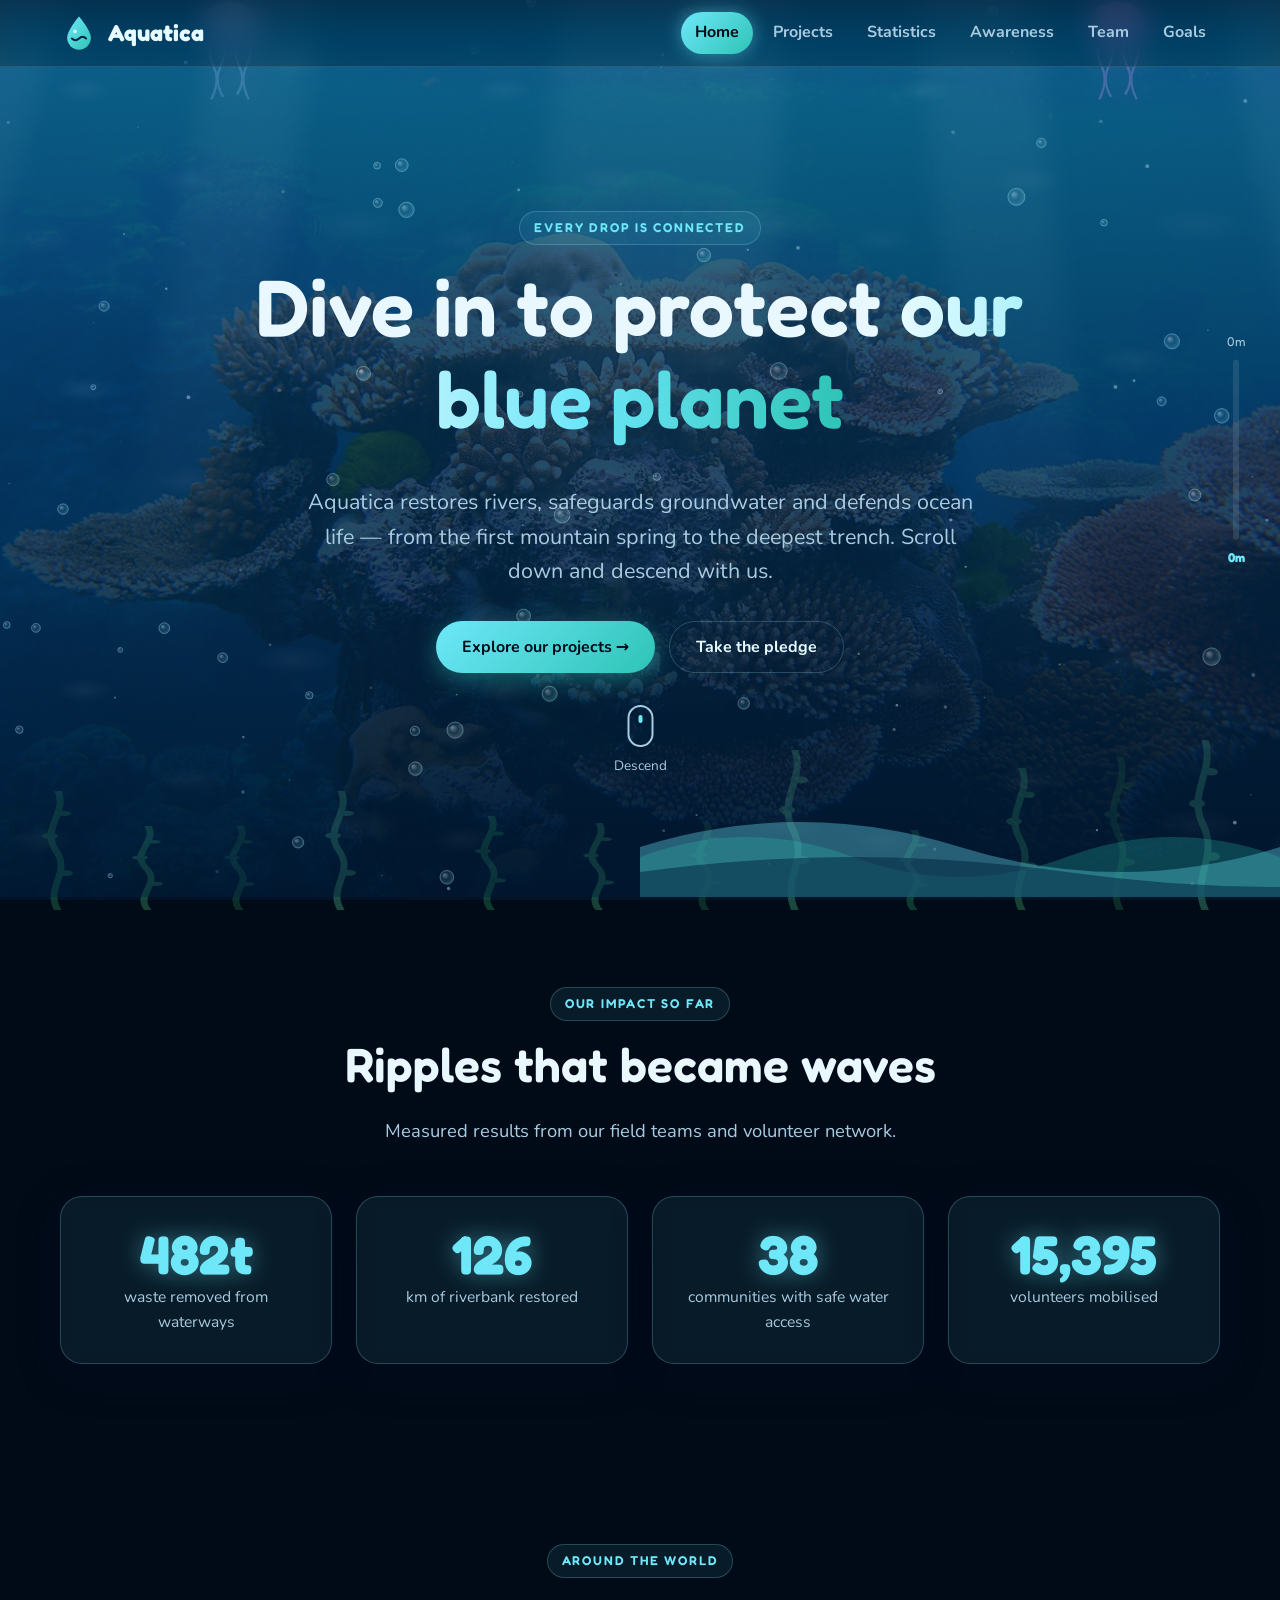
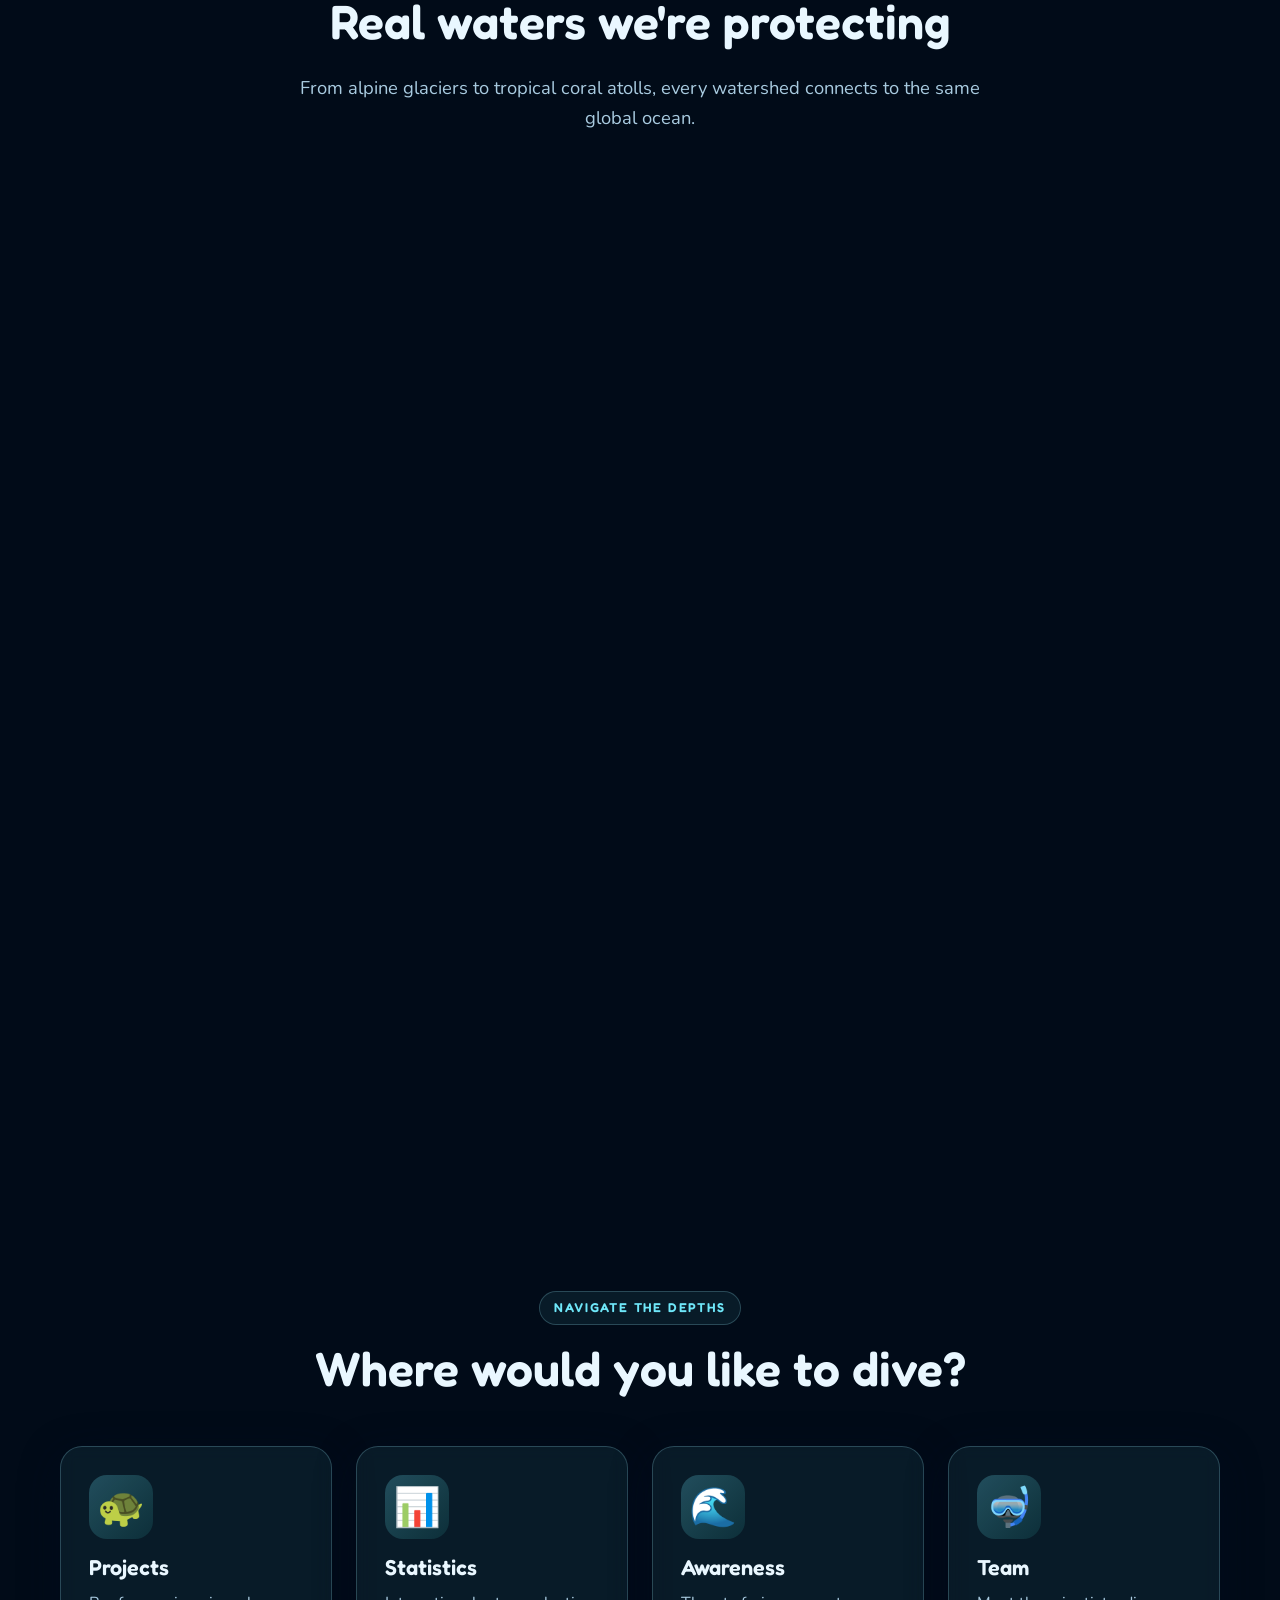
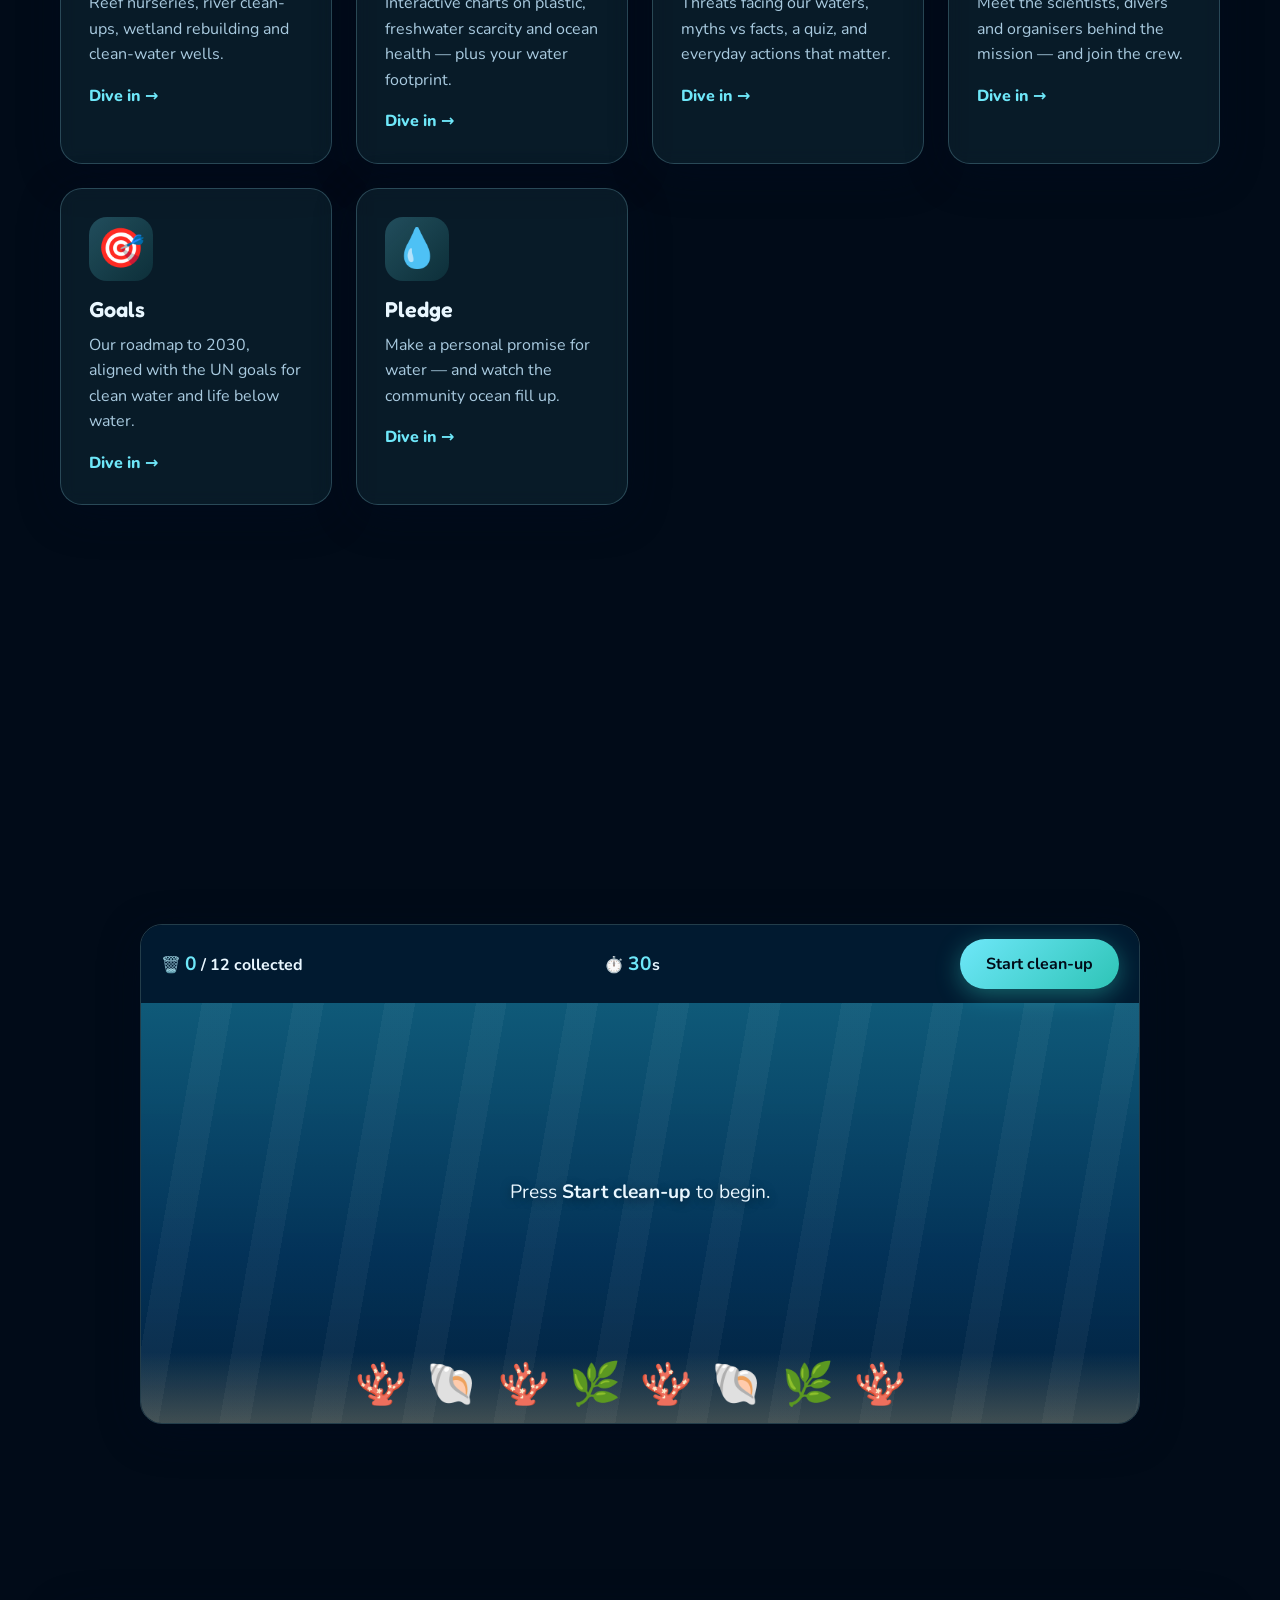
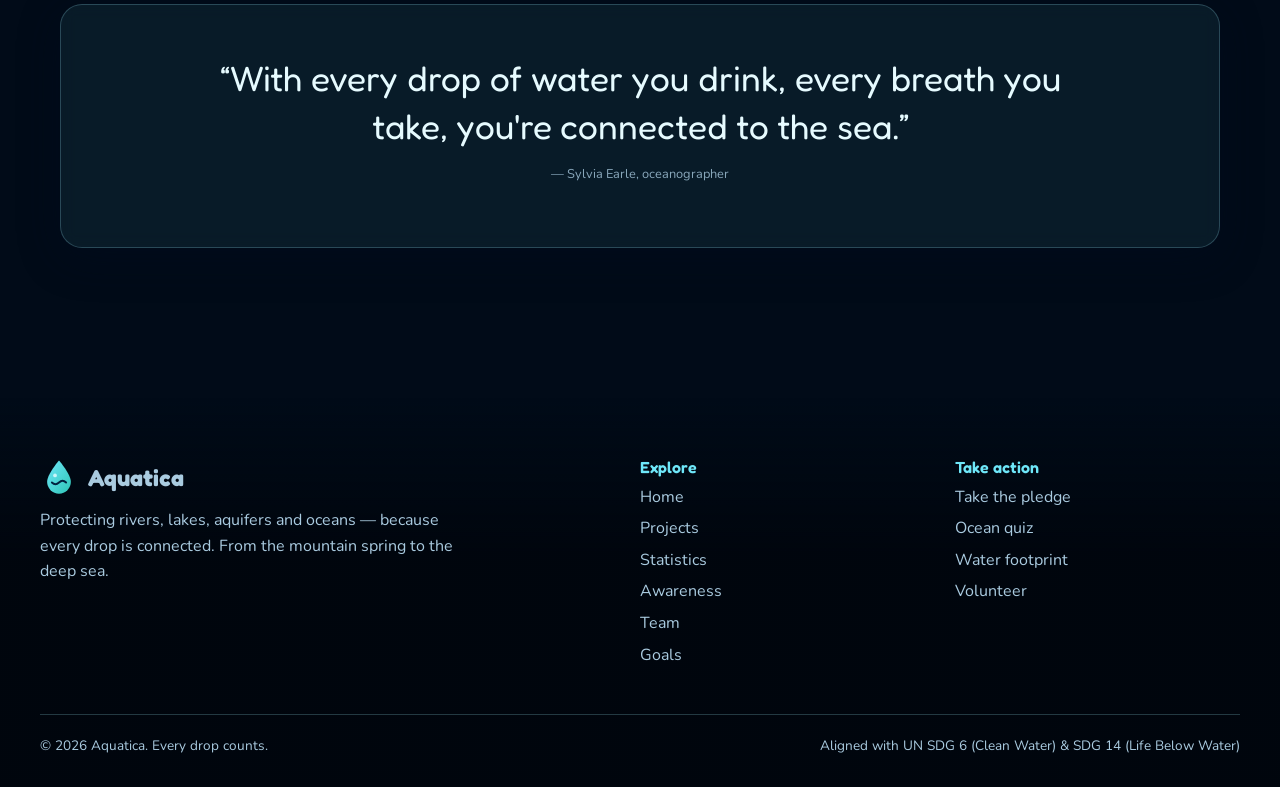
==== commit 8e966cb9: "Add real-world photography across all pages" ====
--- a/index.html
+++ b/index.html
@@ -21,6 +21,7 @@
 
   <main id="main">
     <section class="hero">
+      <div class="hero-photo" style="background-image:url('assets/images/hero-ocean.jpg')" aria-hidden="true"></div>
       <div class="hero-inner">
         <span class="eyebrow reveal">Every drop is connected</span>
         <h1 class="reveal" style="--delay:.1s">Dive in to protect <span class="shimmer">our blue planet</span></h1>
@@ -49,6 +50,88 @@
         <div class="card stat reveal" style="--delay:.1s"><div class="num" data-count="126">0</div><div class="label">km of riverbank restored</div></div>
         <div class="card stat reveal" style="--delay:.2s"><div class="num" data-count="38">0</div><div class="label">communities with safe water access</div></div>
         <div class="card stat reveal" style="--delay:.3s"><div class="num" data-count="15400">0</div><div class="label">volunteers mobilised</div></div>
+      </div>
+    </section>
+
+    <section class="section" id="world-waters">
+      <div class="section-head reveal">
+        <span class="eyebrow">Around the world</span>
+        <h2>Real waters we're protecting</h2>
+        <p class="lead">From alpine glaciers to tropical coral atolls, every watershed connects to the same global ocean.</p>
+      </div>
+      <div class="grid grid-3">
+        <article class="card float world-card reveal">
+          <div class="world-media">
+            <img src="assets/images/hero-ocean.jpg" alt="Coral outcrop and reef fish on Flynn Reef, Great Barrier Reef, Australia" loading="lazy">
+            <span class="world-loc">📍 Great Barrier Reef, Australia</span>
+          </div>
+          <div class="world-body">
+            <div class="world-meta">Coral Sea · Marine Reef</div>
+            <h3>Heat-Resilient Coral Nurseries</h3>
+            <p>Propagating thermally tolerant coral genotypes across outer reef slopes to help reefs recover after marine heatwaves.</p>
+            <a class="more" href="projects.html">See reef projects →</a>
+          </div>
+        </article>
+        <article class="card float world-card reveal" style="--delay:.08s">
+          <div class="world-media">
+            <img src="assets/images/world-baikal.jpg" alt="Crystal clear freshwater of Lake Baikal, Siberia, Russia" loading="lazy">
+            <span class="world-loc">📍 Lake Baikal, Russia</span>
+          </div>
+          <div class="world-body">
+            <div class="world-meta">Siberia · Freshwater Basin</div>
+            <h3>Protecting Ancient Freshwater</h3>
+            <p>Holding roughly 20% of Earth's unfrozen surface freshwater, deep lakes require strict nutrient and shoreline monitoring.</p>
+            <a class="more" href="statistics.html">Explore water data →</a>
+          </div>
+        </article>
+        <article class="card float world-card reveal" style="--delay:.16s">
+          <div class="world-media">
+            <img src="assets/images/world-mekong.jpg" alt="Mekong River Delta waterways in Vietnam" loading="lazy">
+            <span class="world-loc">📍 Mekong Delta, Vietnam</span>
+          </div>
+          <div class="world-body">
+            <div class="world-meta">Southeast Asia · River &amp; Delta</div>
+            <h3>Intercepting River Plastic</h3>
+            <p>Working with riverside towns to capture drifting plastic waste and restore mangrove buffers before rivers meet the sea.</p>
+            <a class="more" href="projects.html">See river projects →</a>
+          </div>
+        </article>
+        <article class="card float world-card reveal">
+          <div class="world-media">
+            <img src="assets/images/world-patagonia.jpg" alt="Leones Glacier Lake in Patagonia, Chile" loading="lazy">
+            <span class="world-loc">📍 Patagonia, Chile</span>
+          </div>
+          <div class="world-body">
+            <div class="world-meta">Andes · Glacial Source</div>
+            <h3>Safeguarding Headwaters</h3>
+            <p>Mountain glaciers and alpine springs feed entire river basins downstream — protecting them keeps whole ecosystems alive.</p>
+            <a class="more" href="projects.html">Follow the water journey →</a>
+          </div>
+        </article>
+        <article class="card float world-card reveal" style="--delay:.08s">
+          <div class="world-media">
+            <img src="assets/images/world-norway.jpg" alt="Geirangerfjord in Norway under sunset light" loading="lazy">
+            <span class="world-loc">📍 Geirangerfjord, Norway</span>
+          </div>
+          <div class="world-body">
+            <div class="world-meta">North Atlantic · Deep Fjord</div>
+            <h3>Cold-Water Marine Sanctuaries</h3>
+            <p>Recovering abandoned fishing gear and reducing shipping runoff in steep, deep-water coastal fjords.</p>
+            <a class="more" href="awareness.html">Learn ocean threats →</a>
+          </div>
+        </article>
+        <article class="card float world-card reveal" style="--delay:.16s">
+          <div class="world-media">
+            <img src="assets/images/world-okavango.jpg" alt="Aerial view of the Okavango Delta wetlands in Botswana" loading="lazy">
+            <span class="world-loc">📍 Okavango Delta, Botswana</span>
+          </div>
+          <div class="world-body">
+            <div class="world-meta">Southern Africa · Inland Wetland</div>
+            <h3>Wetlands as Natural Filters</h3>
+            <p>Inland deltas recharge groundwater, shelter migratory wildlife and filter sediment across seasonal floodplains.</p>
+            <a class="more" href="goals.html">View 2030 targets →</a>
+          </div>
+        </article>
       </div>
     </section>
 
--- a/css/style.css
+++ b/css/style.css
@@ -217,7 +217,17 @@
 .btn.coral { background: linear-gradient(135deg, #ffb199, var(--coral)); box-shadow: 0 6px 24px rgba(255, 123, 107, .4); }
 
 /* ---------- Hero ---------- */
-.hero { min-height: calc(100vh - 70px); display: grid; place-items: center; text-align: center; padding: 60px 20px 140px; position: relative; }
+.hero { min-height: calc(100vh - 70px); display: grid; place-items: center; text-align: center; padding: 60px 20px 140px; position: relative; overflow: hidden; }
+.hero-photo {
+  position: absolute; inset: 0; z-index: 0;
+  background-size: cover; background-position: center;
+  opacity: .38; filter: saturate(1.1) contrast(1.05);
+  transform: scale(1.03);
+}
+.hero-photo::after {
+  content: ""; position: absolute; inset: 0;
+  background: linear-gradient(180deg, rgba(1, 18, 36, .55) 0%, rgba(2, 34, 63, .65) 60%, rgba(2, 34, 63, .95) 100%);
+}
 .hero-inner { max-width: 900px; position: relative; z-index: 3; }
 .hero h1 .shimmer {
   background: linear-gradient(90deg, var(--foam) 0%, var(--aqua) 25%, var(--teal) 50%, var(--aqua) 75%, var(--foam) 100%);
--- a/css/pages.css
+++ b/css/pages.css
@@ -19,6 +19,17 @@
 .explore a:hover .more { transform: translateX(8px); }
 .quote { text-align: center; padding: 50px 30px; }
 .big-quote { font-family: var(--font-display); font-size: clamp(1.4rem, 3.5vw, 2.2rem); line-height: 1.35; color: var(--foam); max-width: 900px; margin: 0 auto 14px; }
+
+.world-card { padding: 0; display: flex; flex-direction: column; }
+.world-media { position: relative; aspect-ratio: 16 / 10; overflow: hidden; border-radius: calc(var(--radius) - 1px) calc(var(--radius) - 1px) 0 0; background: rgba(2, 34, 63, .6); }
+.world-media img { width: 100%; height: 100%; object-fit: cover; display: block; transition: transform .6s cubic-bezier(.2,.8,.2,1); }
+.world-card:hover .world-media img { transform: scale(1.06); }
+.world-media::after { content: ""; position: absolute; inset: 0; background: linear-gradient(180deg, transparent 45%, rgba(1, 14, 28, .85) 100%); pointer-events: none; }
+.world-loc { position: absolute; left: 14px; bottom: 12px; z-index: 2; font-size: .8rem; font-weight: 800; letter-spacing: .04em; color: var(--foam); background: rgba(2, 24, 48, .75); backdrop-filter: blur(6px); padding: 4px 10px; border-radius: 999px; border: 1px solid rgba(160, 240, 255, .25); }
+.world-body { padding: 20px 24px 24px; flex: 1; display: flex; flex-direction: column; }
+.world-body h3 { margin-bottom: 6px; }
+.world-body p { color: var(--text-dim); font-size: .95rem; margin-bottom: 12px; flex: 1; }
+.world-meta { font-size: .8rem; color: var(--aqua); font-weight: 700; letter-spacing: .04em; text-transform: uppercase; margin-bottom: 6px; }
 
 .bay { max-width: 1000px; margin: 0 auto; border-radius: var(--radius); overflow: hidden; border: 1px solid var(--glass-border); box-shadow: var(--shadow); }
 .bay-hud { display: flex; flex-wrap: wrap; align-items: center; gap: 16px 28px; justify-content: space-between; padding: 14px 20px; background: rgba(2, 30, 55, .8); font-weight: 700; }
@@ -51,6 +62,11 @@
 .journey-stop[aria-selected="true"] span { border-color: var(--aqua); box-shadow: 0 0 0 6px rgba(110,231,249,.18), 0 0 30px rgba(110,231,249,.5); }
 .journey-drop { position: absolute; top: 0; left: 0; font-size: 1.6rem; transform: translateX(-50%); transition: left .7s cubic-bezier(.5,-0.4,.4,1.4); animation: bob 2s ease-in-out infinite; }
 .journey-panel h3 { color: var(--aqua); }
+.journey-panel-grid { display: grid; grid-template-columns: 260px 1fr; gap: 24px; align-items: center; }
+.journey-photo { position: relative; aspect-ratio: 4 / 3; border-radius: 16px; overflow: hidden; border: 1px solid var(--glass-border); }
+.journey-photo img { width: 100%; height: 100%; object-fit: cover; display: block; }
+.journey-photo span { position: absolute; left: 10px; bottom: 10px; font-size: .75rem; font-weight: 800; color: var(--foam); background: rgba(2,24,48,.78); padding: 3px 9px; border-radius: 999px; }
+@media (max-width: 700px) { .journey-panel-grid { grid-template-columns: 1fr; } }
 .fact-row { display: flex; flex-wrap: wrap; gap: 8px; }
 @media (max-width: 560px) {
   .journey-stop { font-size: .75rem; }
@@ -61,14 +77,19 @@
 .search-row { max-width: 460px; margin: -14px auto 30px; }
 .search-row input { border-radius: 999px; padding-left: 20px; }
 .empty { text-align: center; color: var(--text-dim); font-size: 1.1rem; }
-.project { display: flex; flex-direction: column; }
-.project > p:not(.place) { color: var(--text-dim); flex: 1; }
-.project-top { display: flex; justify-content: space-between; align-items: center; margin-bottom: 12px; }
-.project-icon { font-size: 2.6rem; transition: transform .4s; }
-.project:hover .project-icon { transform: rotate(-10deg) scale(1.15); }
+.project { display: flex; flex-direction: column; padding: 0; }
+.project-media { position: relative; aspect-ratio: 16 / 10; overflow: hidden; border-radius: calc(var(--radius) - 1px) calc(var(--radius) - 1px) 0 0; background: rgba(2,34,63,.6); }
+.project-media img { width: 100%; height: 100%; object-fit: cover; display: block; transition: transform .6s cubic-bezier(.2,.8,.2,1); }
+.project:hover .project-media img { transform: scale(1.06); }
+.project-media::after { content: ""; position: absolute; inset: 0; background: linear-gradient(180deg, rgba(1,14,28,.25) 0%, transparent 45%, rgba(1,14,28,.7) 100%); pointer-events: none; }
+.project-media .tag { position: absolute; top: 12px; right: 12px; z-index: 2; backdrop-filter: blur(8px); background: rgba(2,24,48,.78); }
+.project-media .project-badge { position: absolute; left: 12px; bottom: 10px; z-index: 2; font-size: 1.5rem; line-height: 1; filter: drop-shadow(0 2px 6px rgba(0,0,0,.6)); }
+.project-body { padding: 22px 24px 24px; display: flex; flex-direction: column; flex: 1; }
+.project-body > p:not(.place) { color: var(--text-dim); flex: 1; }
 .place { color: var(--sand); font-size: .9rem; font-weight: 700; margin-bottom: 10px; }
 .progress-meta { display: flex; justify-content: space-between; gap: 10px; font-size: .82rem; color: var(--text-dim); margin: 8px 0 16px; flex-wrap: wrap; }
 .project .btn { align-self: flex-start; }
+.modal-photo { width: 100%; aspect-ratio: 16 / 9; object-fit: cover; border-radius: 14px; margin-bottom: 16px; border: 1px solid var(--glass-border); display: block; }
 .impact-calc { margin-top: 20px; padding: 18px; border-radius: 16px; background: rgba(110,231,249,.08); border: 1px dashed var(--glass-border); }
 .impact-calc output { color: var(--aqua); font-weight: 800; }
 .impact-out { margin: 10px 0 0; font-size: 1.1rem; }
@@ -124,10 +145,12 @@
 .calc-tip { background: rgba(246,214,143,.12); border-radius: 14px; padding: 10px 14px; color: var(--sand); }
 
 /* ---------- Awareness ---------- */
-.threat-panel { max-width: 900px; margin: 0 auto; }
-.threat-body { display: grid; grid-template-columns: auto 1fr; gap: 24px; align-items: start; }
-.threat-icon { font-size: 4.5rem; animation: bob 3s ease-in-out infinite; }
-@media (max-width: 600px) { .threat-body { grid-template-columns: 1fr; } .threat-icon { font-size: 3.2rem; } }
+.threat-panel { max-width: 960px; margin: 0 auto; }
+.threat-body { display: grid; grid-template-columns: 320px 1fr; gap: 28px; align-items: start; }
+.threat-media { position: relative; border-radius: 16px; overflow: hidden; border: 1px solid var(--glass-border); aspect-ratio: 4 / 3; background: rgba(2,34,63,.6); }
+.threat-media img { width: 100%; height: 100%; object-fit: cover; display: block; }
+.threat-caption { position: absolute; left: 10px; bottom: 10px; font-size: .78rem; font-weight: 800; color: var(--foam); background: rgba(2,24,48,.82); backdrop-filter: blur(6px); padding: 4px 10px; border-radius: 999px; }
+@media (max-width: 720px) { .threat-body { grid-template-columns: 1fr; } }
 .severity { display: grid; gap: 6px; font-size: .85rem; color: var(--text-dim); font-weight: 700; }
 .progress .danger { display: block; height: 100%; border-radius: inherit; background: linear-gradient(90deg, var(--sand), var(--coral)); transition: width 1.2s cubic-bezier(.2,.8,.2,1); }
 
@@ -189,11 +212,12 @@
 /* ---------- Team ---------- */
 .member { text-align: center; outline: none; }
 .member-avatar { position: relative; width: 120px; margin: 0 auto 16px; }
-.avatar { width: 120px; height: 120px; display: block; transition: transform .5s cubic-bezier(.2,.8,.2,1); filter: drop-shadow(0 8px 20px rgba(0,0,0,.35)); }
+.avatar { width: 120px; height: 120px; display: block; border-radius: 50%; object-fit: cover; object-position: center top; border: 3px solid rgba(110, 231, 249, .45); transition: transform .5s cubic-bezier(.2,.8,.2,1); filter: drop-shadow(0 8px 20px rgba(0,0,0,.35)); }
 .spirit { position: absolute; right: -6px; bottom: -4px; font-size: 2.2rem; width: 54px; height: 54px; display: grid; place-items: center; border-radius: 50%; background: rgba(2,34,63,.95); border: 2px solid var(--glass-border); transition: transform .5s cubic-bezier(.3,1.6,.5,1); }
 .member:hover .avatar, .member:focus .avatar { transform: scale(.9) translateY(-4px); }
 .member:hover .spirit, .member:focus .spirit { transform: translate(-34px, -38px) scale(1.5) rotate(-12deg); }
-.member .role { color: var(--aqua); font-weight: 800; margin-bottom: 8px; }
+.member .role { color: var(--aqua); font-weight: 800; margin-bottom: 4px; }
+.member .location { color: var(--sand); font-size: .82rem; font-weight: 700; margin-bottom: 10px; }
 .member .bio { color: var(--text-dim); font-size: .95rem; }
 .spirit-label { font-size: .82rem; color: var(--sand); opacity: 0; transform: translateY(8px); transition: opacity .3s, transform .3s; margin: 0; }
 .member:hover .spirit-label, .member:focus .spirit-label { opacity: 1; transform: none; }
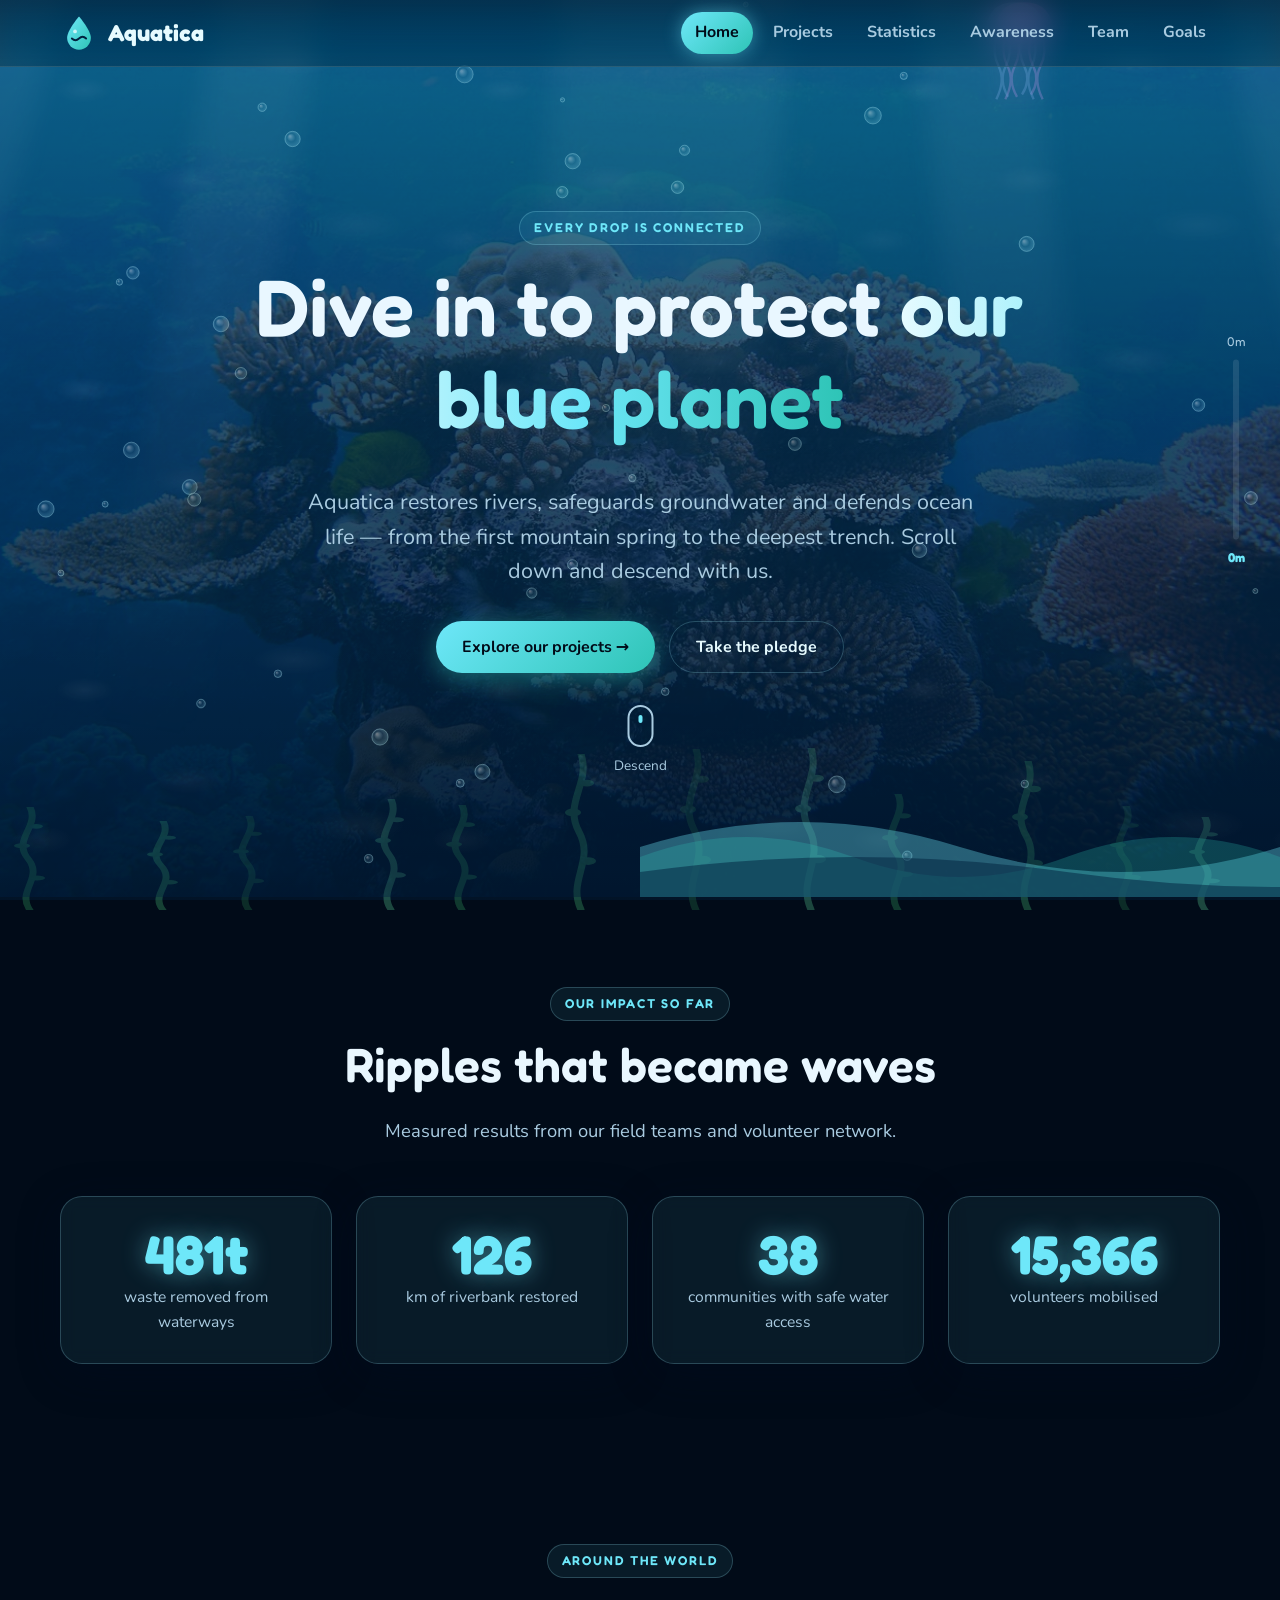
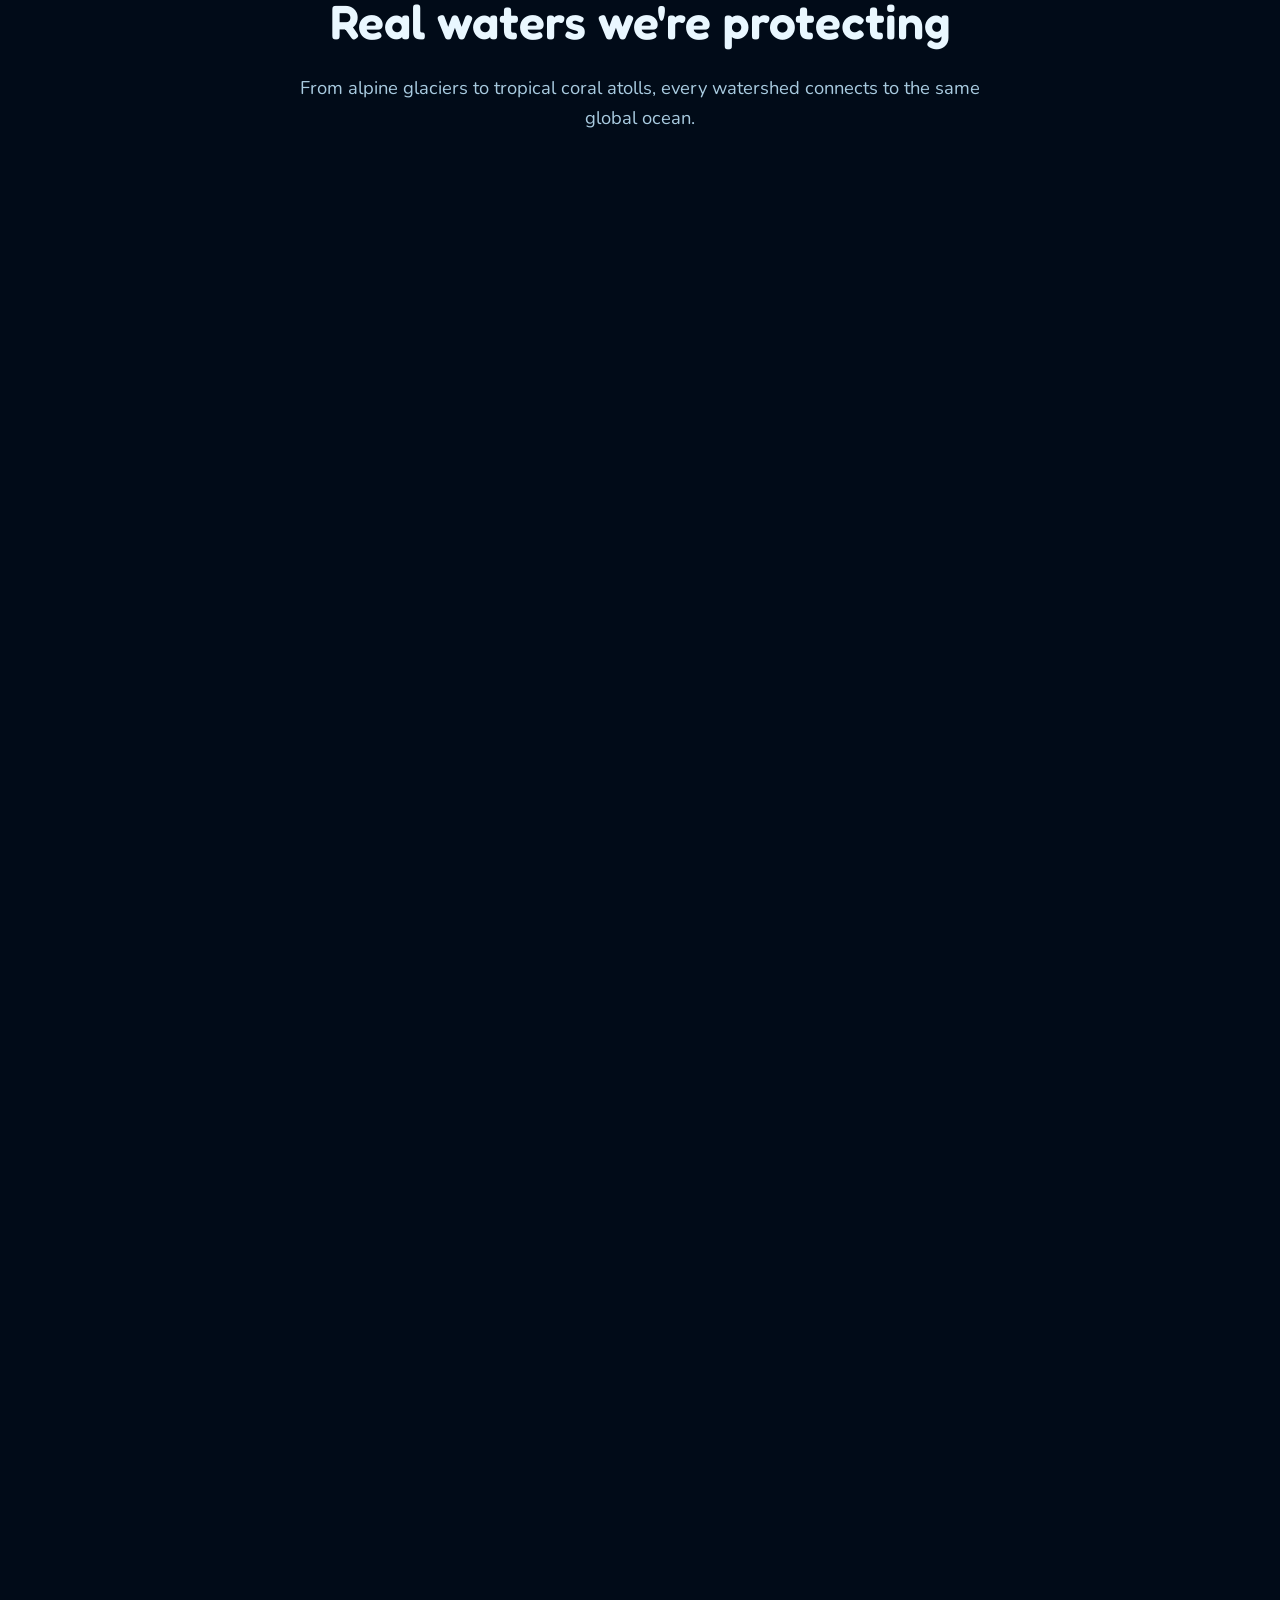
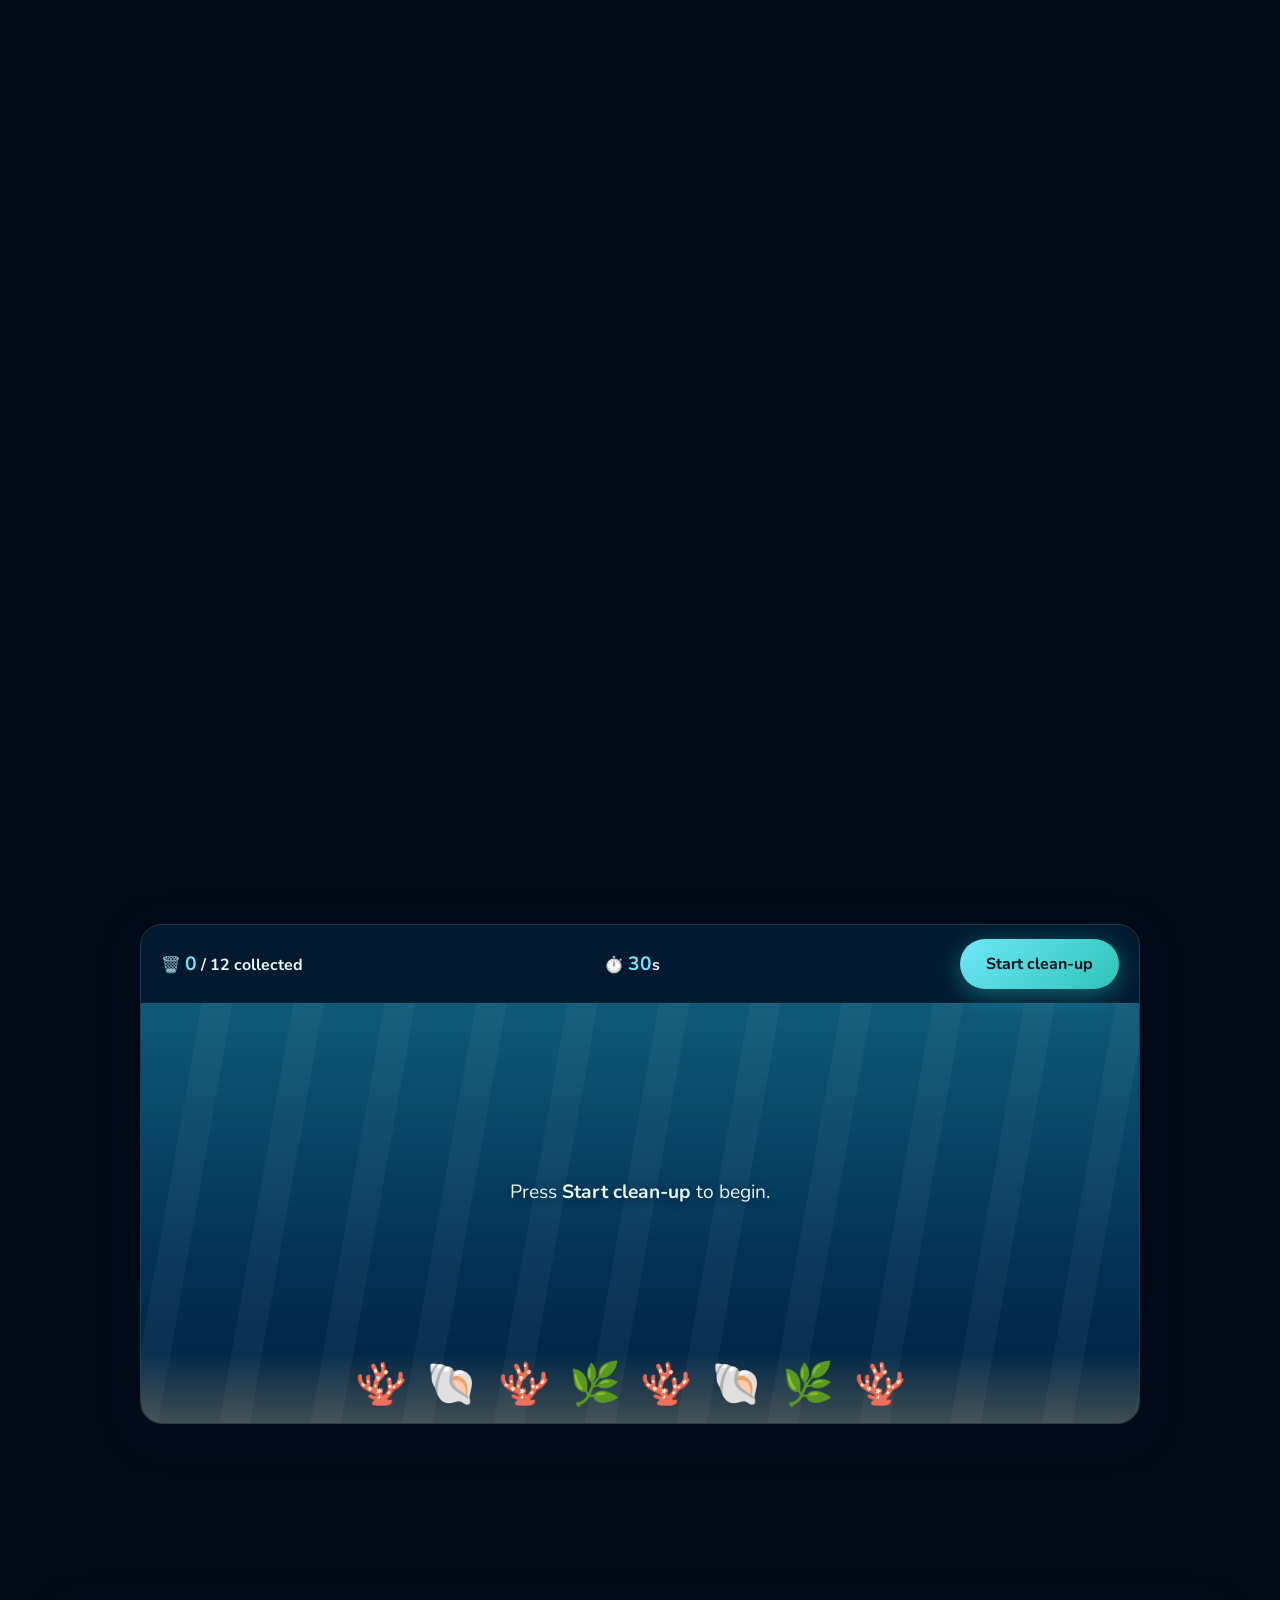
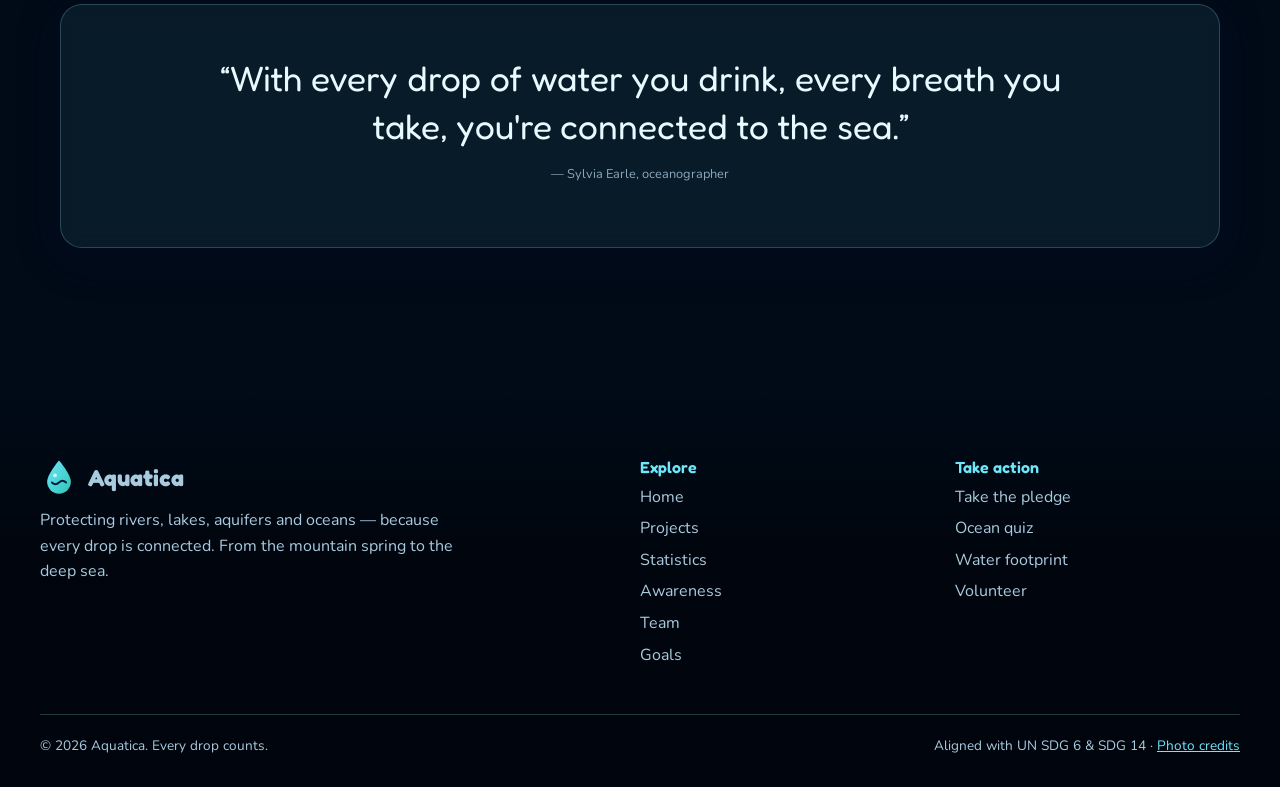
==== commit 619ff87e: "Optimize WebP images, add world map, live marine telemetry, support pledges, and SEO tags" ====
--- a/index.html
+++ b/index.html
@@ -5,6 +5,18 @@
   <meta name="viewport" content="width=device-width, initial-scale=1">
   <title>Aquatica — Protecting Water &amp; Oceans</title>
   <meta name="description" content="Aquatica protects rivers, lakes, groundwater and oceans through restoration projects, research and community action.">
+  <link rel="canonical" href="https://aquatica.rakkora.org/">
+  <link rel="preload" as="image" href="assets/images/hero-ocean.webp">
+  <meta property="og:type" content="website">
+  <meta property="og:site_name" content="Aquatica">
+  <meta property="og:title" content="Aquatica — Protecting Water & Oceans">
+  <meta property="og:description" content="Aquatica protects rivers, lakes, groundwater and oceans through restoration projects, research and community action.">
+  <meta property="og:url" content="https://aquatica.rakkora.org/">
+  <meta property="og:image" content="https://aquatica.rakkora.org/assets/images/hero-ocean.webp">
+  <meta name="twitter:card" content="summary_large_image">
+  <meta name="twitter:title" content="Aquatica — Protecting Water & Oceans">
+  <meta name="twitter:description" content="Aquatica protects rivers, lakes, groundwater and oceans through restoration projects, research and community action.">
+  <meta name="twitter:image" content="https://aquatica.rakkora.org/assets/images/hero-ocean.webp">
   <link rel="icon" href="assets/favicon.svg" type="image/svg+xml">
   <link rel="preconnect" href="https://fonts.googleapis.com">
   <link rel="preconnect" href="https://fonts.gstatic.com" crossorigin>
@@ -21,7 +33,7 @@
 
   <main id="main">
     <section class="hero">
-      <div class="hero-photo" style="background-image:url('assets/images/hero-ocean.jpg')" aria-hidden="true"></div>
+      <div class="hero-photo" style="background-image:url('assets/images/hero-ocean.webp')" aria-hidden="true"></div>
       <div class="hero-inner">
         <span class="eyebrow reveal">Every drop is connected</span>
         <h1 class="reveal" style="--delay:.1s">Dive in to protect <span class="shimmer">our blue planet</span></h1>
@@ -62,7 +74,7 @@
       <div class="grid grid-3">
         <article class="card float world-card reveal">
           <div class="world-media">
-            <img src="assets/images/hero-ocean.jpg" alt="Coral outcrop and reef fish on Flynn Reef, Great Barrier Reef, Australia" loading="lazy">
+            <img src="assets/images/hero-ocean.webp" alt="Coral outcrop and reef fish on Flynn Reef, Great Barrier Reef, Australia" loading="lazy">
             <span class="world-loc">📍 Great Barrier Reef, Australia</span>
           </div>
           <div class="world-body">
@@ -74,7 +86,7 @@
         </article>
         <article class="card float world-card reveal" style="--delay:.08s">
           <div class="world-media">
-            <img src="assets/images/world-baikal.jpg" alt="Crystal clear freshwater of Lake Baikal, Siberia, Russia" loading="lazy">
+            <img src="assets/images/world-baikal.webp" alt="Crystal clear freshwater of Lake Baikal, Siberia, Russia" loading="lazy">
             <span class="world-loc">📍 Lake Baikal, Russia</span>
           </div>
           <div class="world-body">
@@ -86,7 +98,7 @@
         </article>
         <article class="card float world-card reveal" style="--delay:.16s">
           <div class="world-media">
-            <img src="assets/images/world-mekong.jpg" alt="Mekong River Delta waterways in Vietnam" loading="lazy">
+            <img src="assets/images/world-mekong.webp" alt="Mekong River Delta waterways in Vietnam" loading="lazy">
             <span class="world-loc">📍 Mekong Delta, Vietnam</span>
           </div>
           <div class="world-body">
@@ -98,7 +110,7 @@
         </article>
         <article class="card float world-card reveal">
           <div class="world-media">
-            <img src="assets/images/world-patagonia.jpg" alt="Leones Glacier Lake in Patagonia, Chile" loading="lazy">
+            <img src="assets/images/world-patagonia.webp" alt="Leones Glacier Lake in Patagonia, Chile" loading="lazy">
             <span class="world-loc">📍 Patagonia, Chile</span>
           </div>
           <div class="world-body">
@@ -110,7 +122,7 @@
         </article>
         <article class="card float world-card reveal" style="--delay:.08s">
           <div class="world-media">
-            <img src="assets/images/world-norway.jpg" alt="Geirangerfjord in Norway under sunset light" loading="lazy">
+            <img src="assets/images/world-norway.webp" alt="Geirangerfjord in Norway under sunset light" loading="lazy">
             <span class="world-loc">📍 Geirangerfjord, Norway</span>
           </div>
           <div class="world-body">
@@ -122,7 +134,7 @@
         </article>
         <article class="card float world-card reveal" style="--delay:.16s">
           <div class="world-media">
-            <img src="assets/images/world-okavango.jpg" alt="Aerial view of the Okavango Delta wetlands in Botswana" loading="lazy">
+            <img src="assets/images/world-okavango.webp" alt="Aerial view of the Okavango Delta wetlands in Botswana" loading="lazy">
             <span class="world-loc">📍 Okavango Delta, Botswana</span>
           </div>
           <div class="world-body">
--- a/css/pages.css
+++ b/css/pages.css
@@ -265,3 +265,33 @@
 .sdg6 .sdg-num { background: #26bde2; }
 .sdg14 .sdg-num { background: #0a97d9; }
 .cta-band { margin-top: 40px; text-align: center; background: linear-gradient(135deg, rgba(46,196,182,.25), rgba(31,111,184,.3)); }
+
+/* ---------- World Map & Telemetry ---------- */
+.map-card { display: grid; grid-template-columns: 1.6fr 1fr; gap: 24px; align-items: center; }
+@media (max-width: 860px) { .map-card { grid-template-columns: 1fr; } }
+.world-map-wrap { position: relative; border-radius: 16px; overflow: hidden; background: radial-gradient(circle at 50% 45%, rgba(10, 106, 161, .35), rgba(1, 14, 28, .85)); border: 1px solid var(--glass-border); }
+.world-map-svg { display: block; width: 100%; height: auto; }
+.map-land { fill: rgba(46, 196, 182, .18); stroke: rgba(110, 231, 249, .32); stroke-width: 1; }
+.map-grid-line { stroke: rgba(160, 240, 255, .07); stroke-width: 1; }
+.map-pin { cursor: pointer; outline: none; }
+.map-pin .pin-pulse { fill: rgba(110, 231, 249, .28); transform-box: fill-box; transform-origin: center; animation: pin-pulse 2.4s ease-out infinite; }
+.map-pin .pin-dot { fill: var(--aqua); stroke: var(--abyss); stroke-width: 2; transition: transform .2s, fill .2s; transform-box: fill-box; transform-origin: center; }
+.map-pin:hover .pin-dot, .map-pin:focus .pin-dot, .map-pin.active .pin-dot { fill: var(--sand); transform: scale(1.35); }
+.map-pin.active .pin-pulse { fill: rgba(246, 214, 143, .38); }
+@keyframes pin-pulse { 0% { transform: scale(.8); opacity: .9; } 100% { transform: scale(2.4); opacity: 0; } }
+.map-preview-img { width: 100%; aspect-ratio: 16 / 9; object-fit: cover; border-radius: 14px; margin-bottom: 14px; border: 1px solid var(--glass-border); display: block; }
+.map-preview h3 { margin-bottom: 4px; }
+.map-preview p { color: var(--text-dim); font-size: .95rem; }
+
+.telemetry-card { display: flex; flex-direction: column; gap: 8px; }
+.telemetry-head { display: flex; justify-content: space-between; align-items: center; gap: 8px; }
+.telemetry-status { font-size: .75rem; font-weight: 800; text-transform: uppercase; letter-spacing: .06em; padding: 3px 9px; border-radius: 999px; background: rgba(46, 196, 182, .2); color: var(--teal); }
+.telemetry-metrics { display: grid; grid-template-columns: repeat(2, 1fr); gap: 10px; margin-top: 8px; }
+.telemetry-metric { background: rgba(0, 20, 40, .45); border: 1px solid var(--glass-border); border-radius: 12px; padding: 10px 12px; }
+.telemetry-metric span { display: block; font-size: .78rem; color: var(--text-dim); }
+.telemetry-metric strong { font-family: var(--font-display); font-size: 1.35rem; color: var(--aqua); }
+
+.receipt-card { text-align: left; background: rgba(46, 196, 182, .1); border: 1px solid rgba(46, 196, 182, .35); border-radius: 16px; padding: 16px; margin: 16px 0; font-size: .92rem; }
+.receipt-card div { display: flex; justify-content: space-between; gap: 12px; padding: 4px 0; border-bottom: 1px solid rgba(255,255,255,.06); }
+.receipt-card div:last-child { border-bottom: 0; }
+
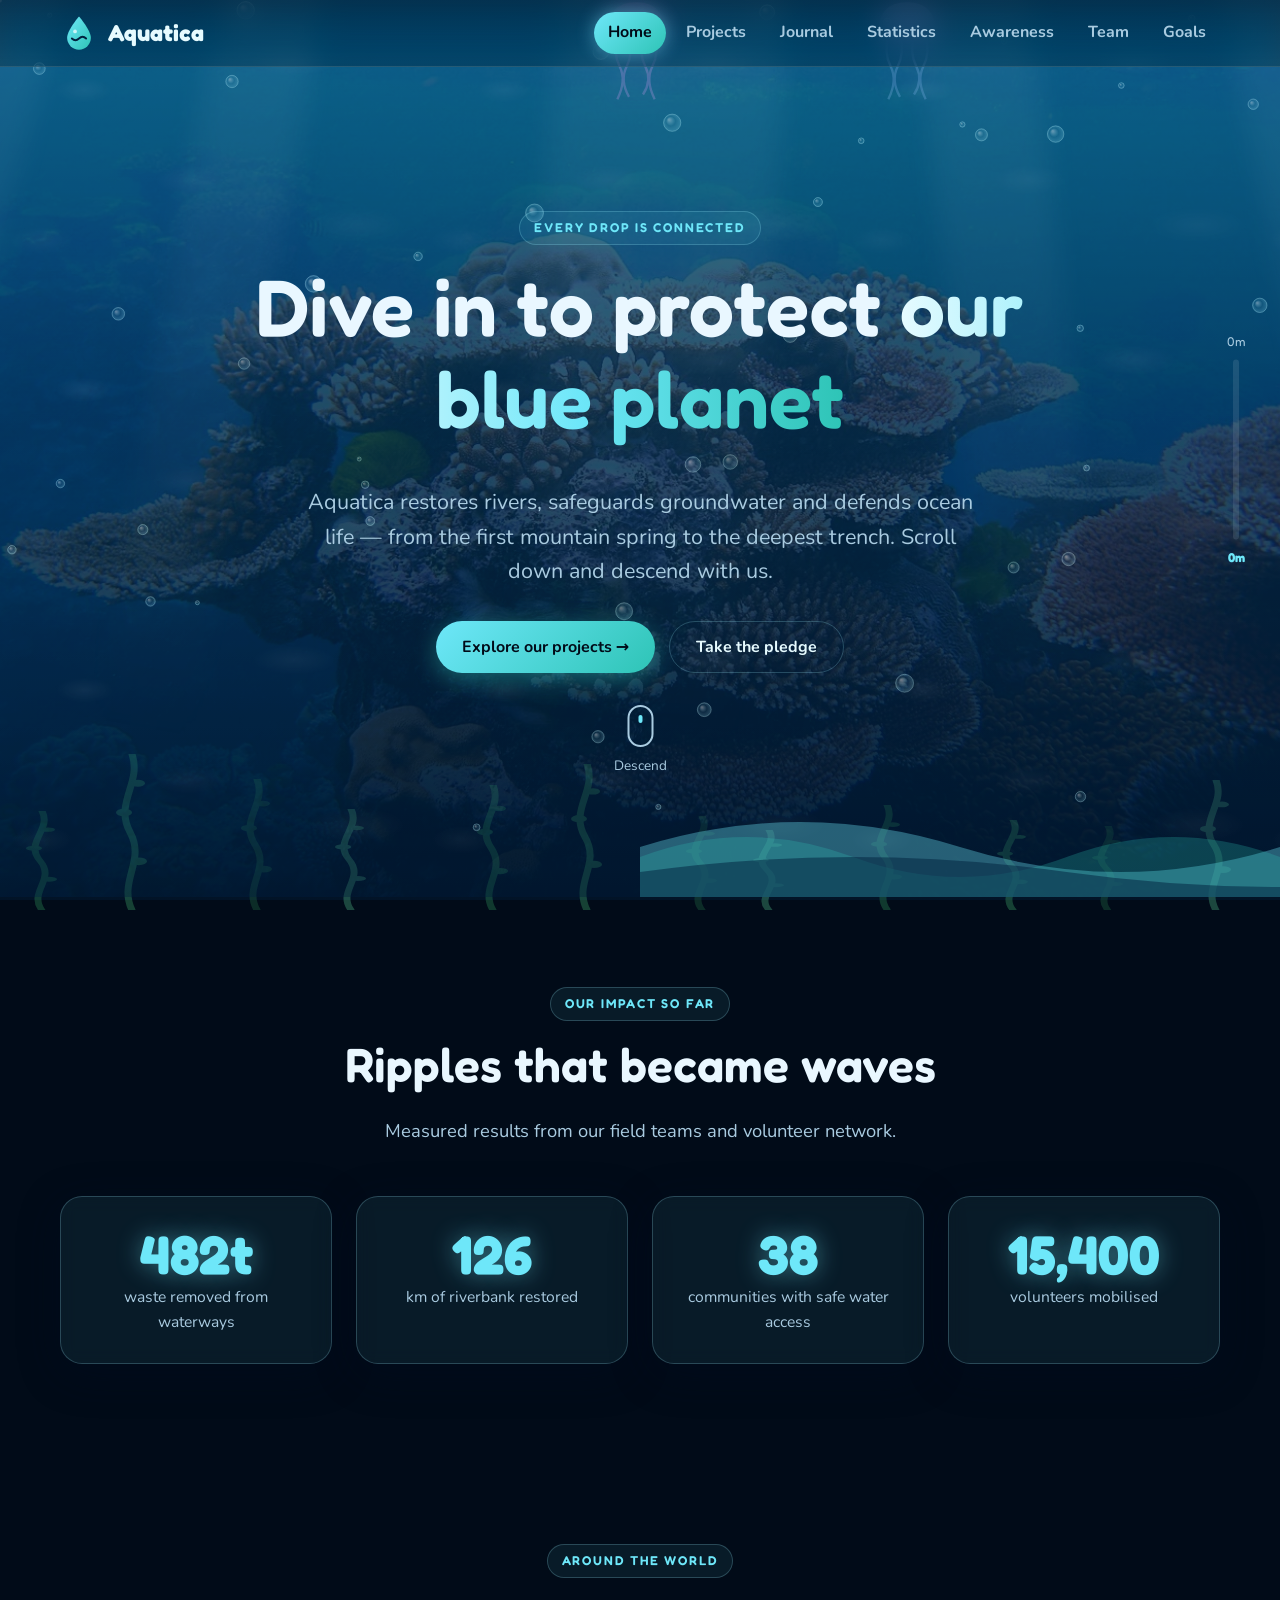
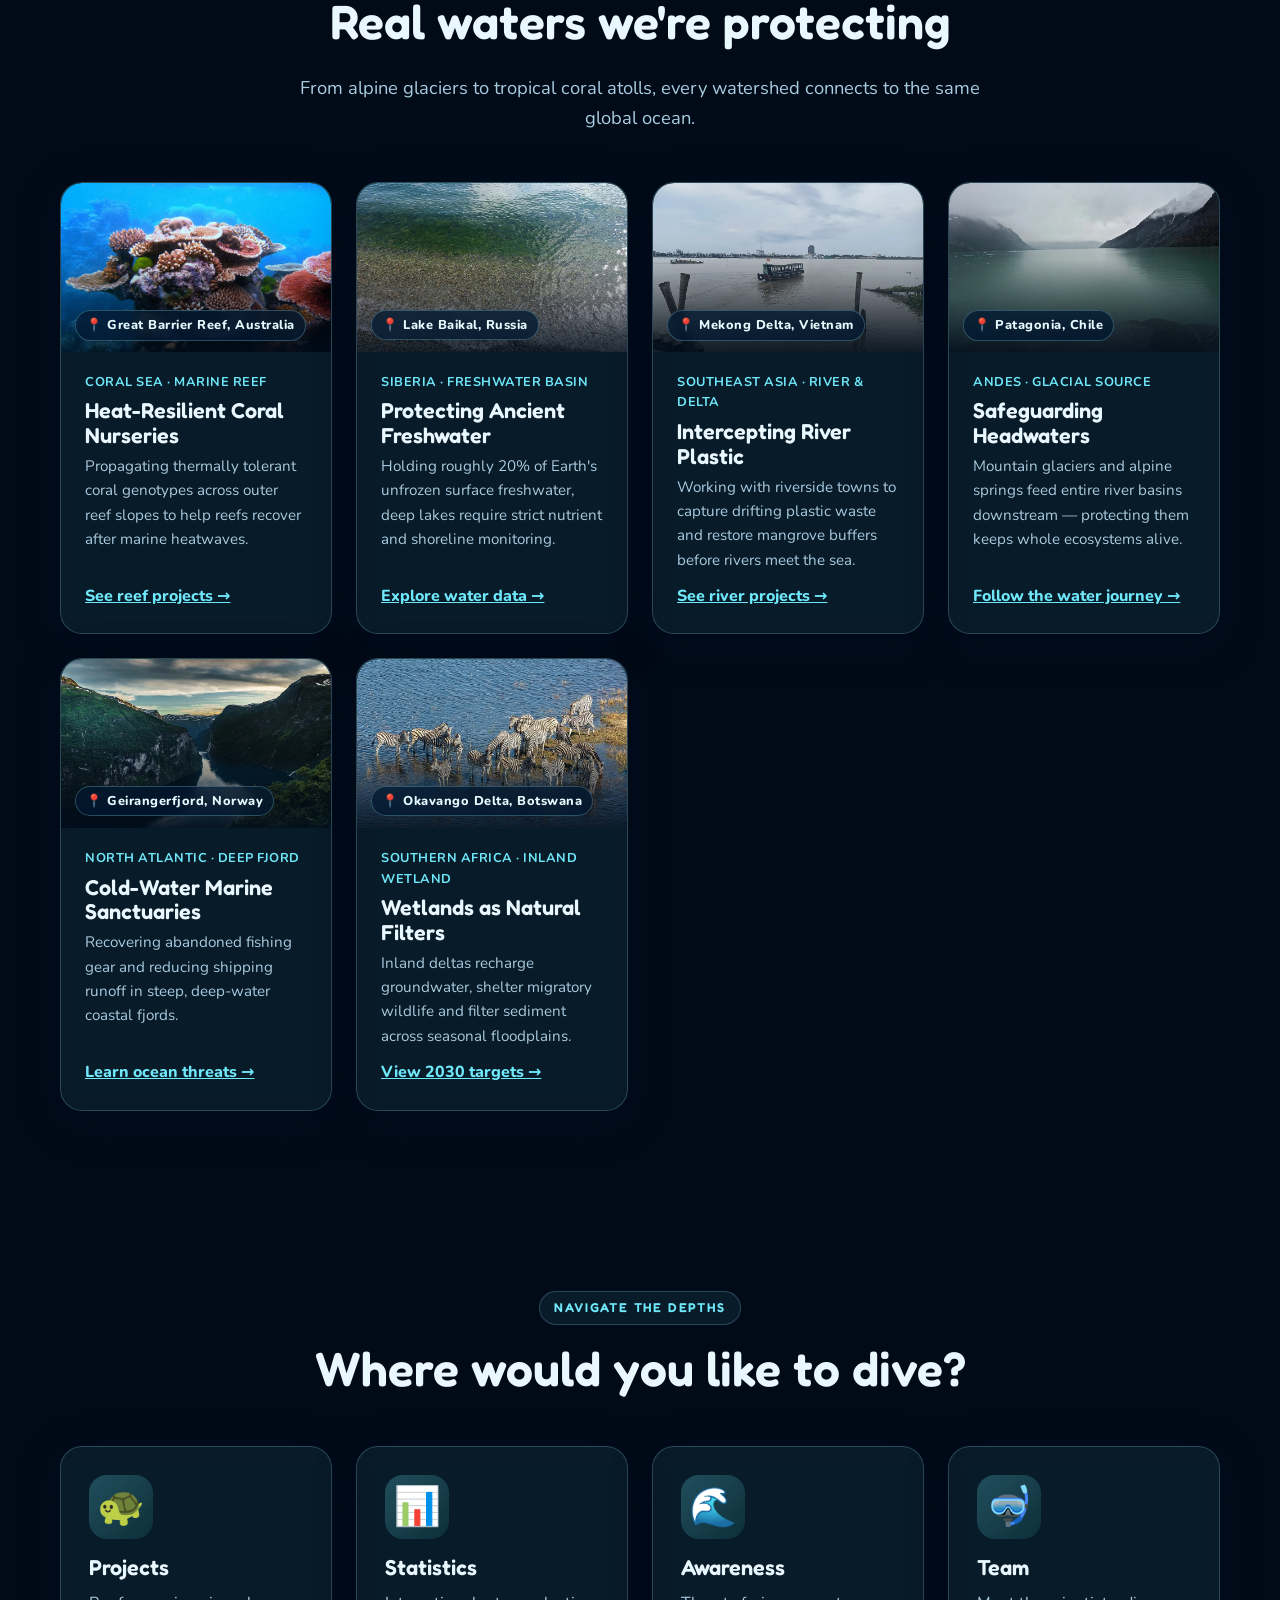
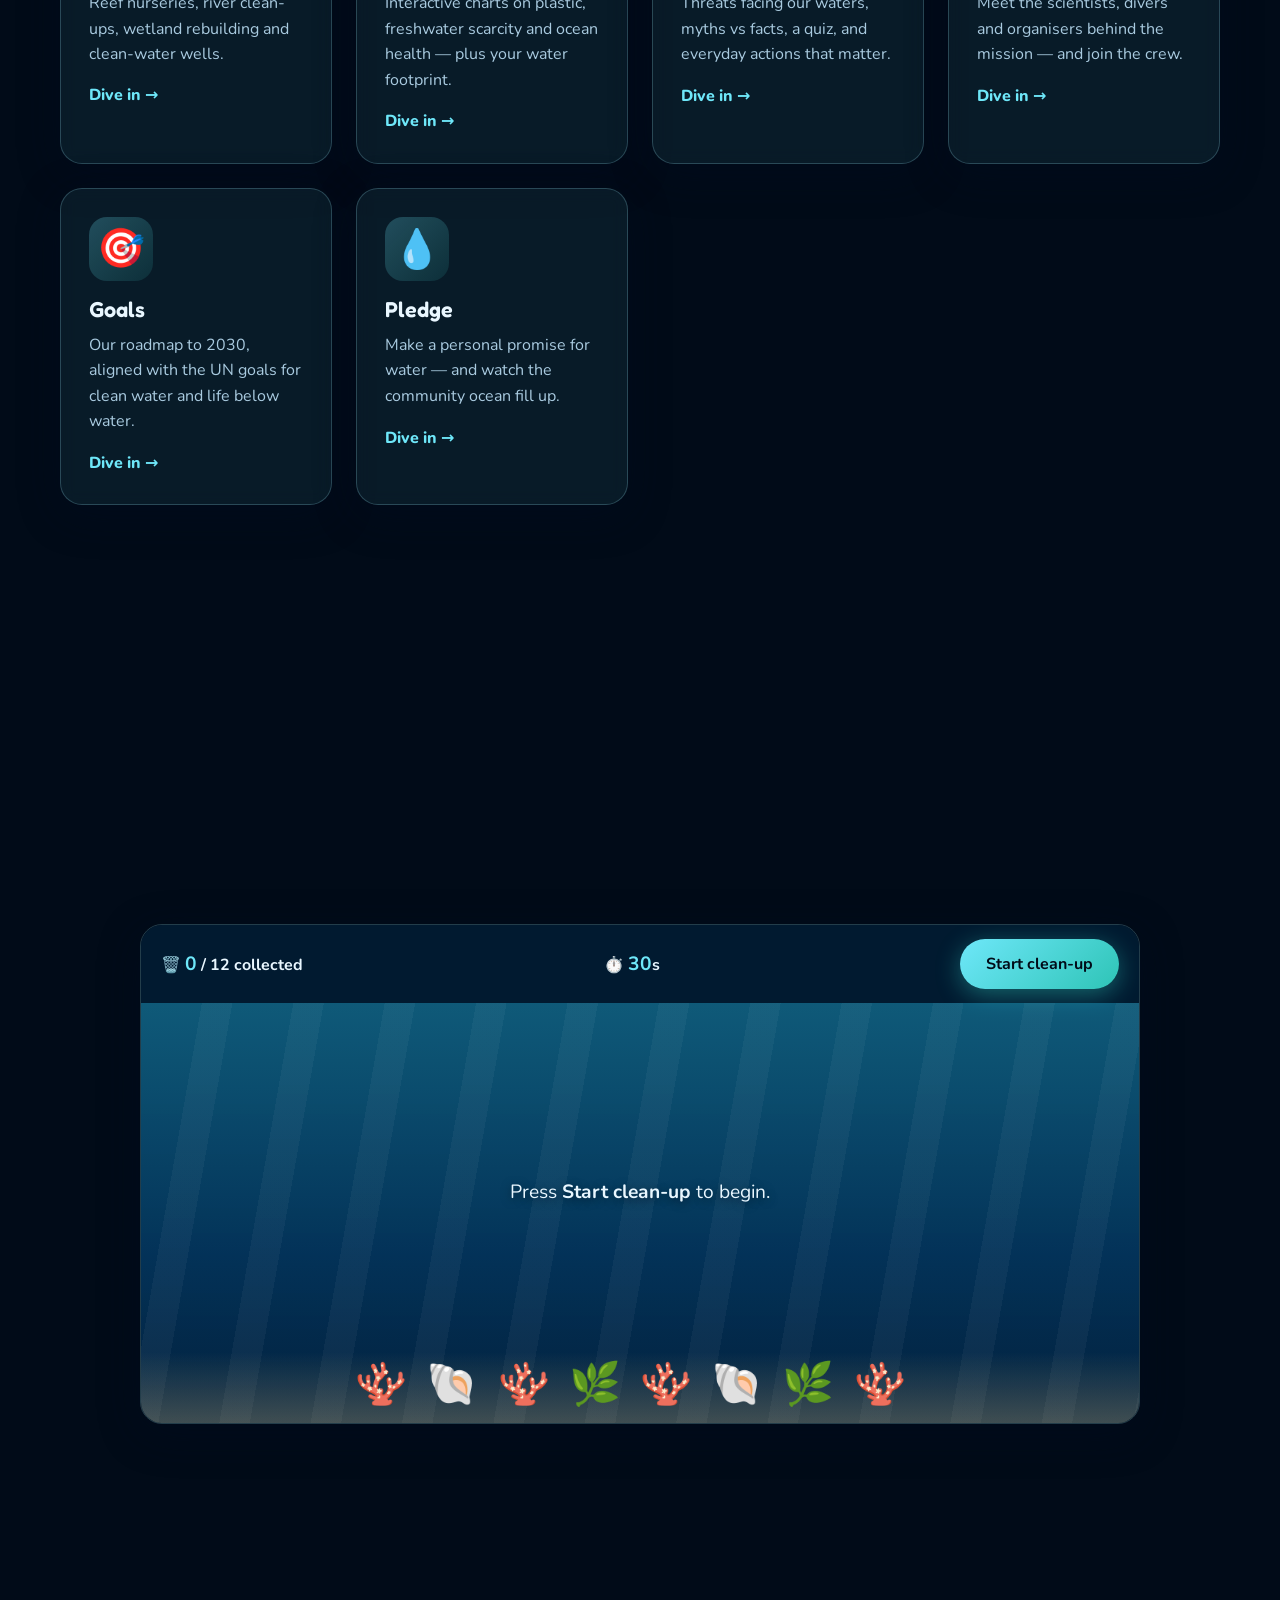
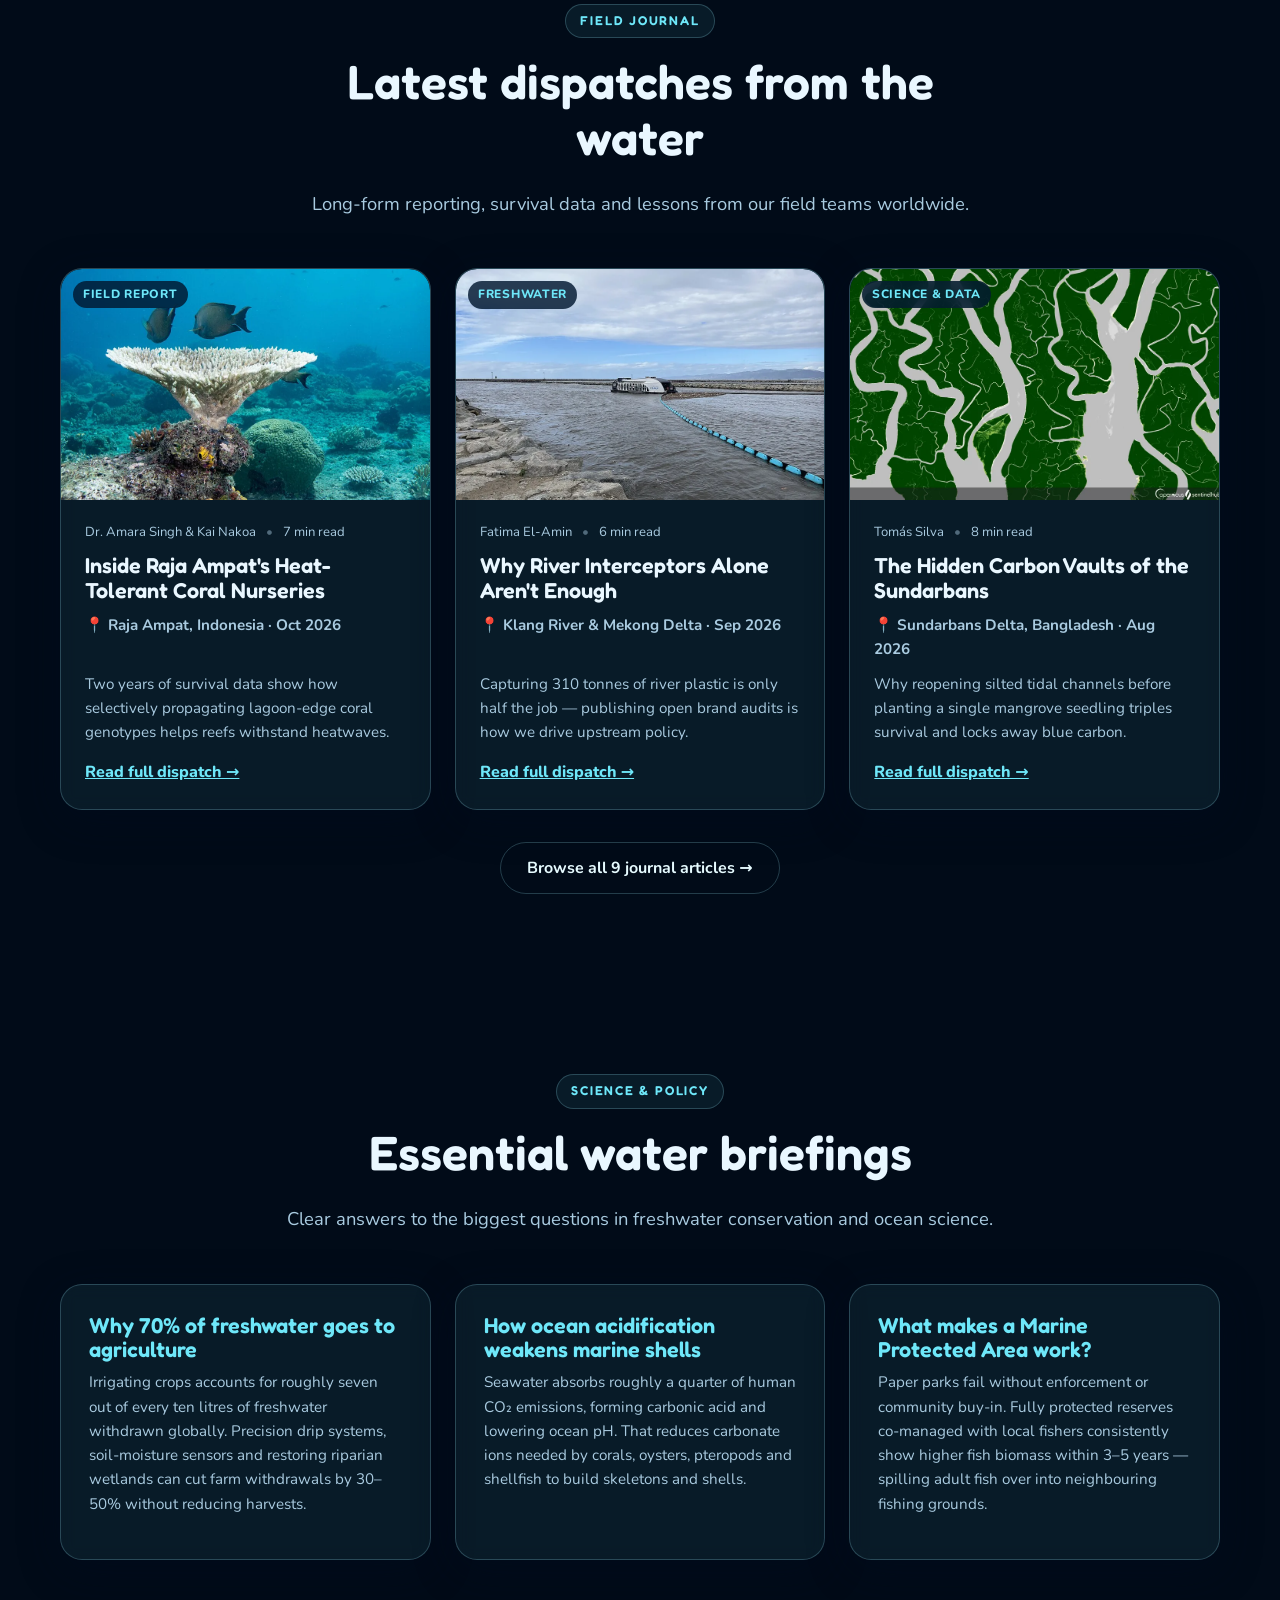
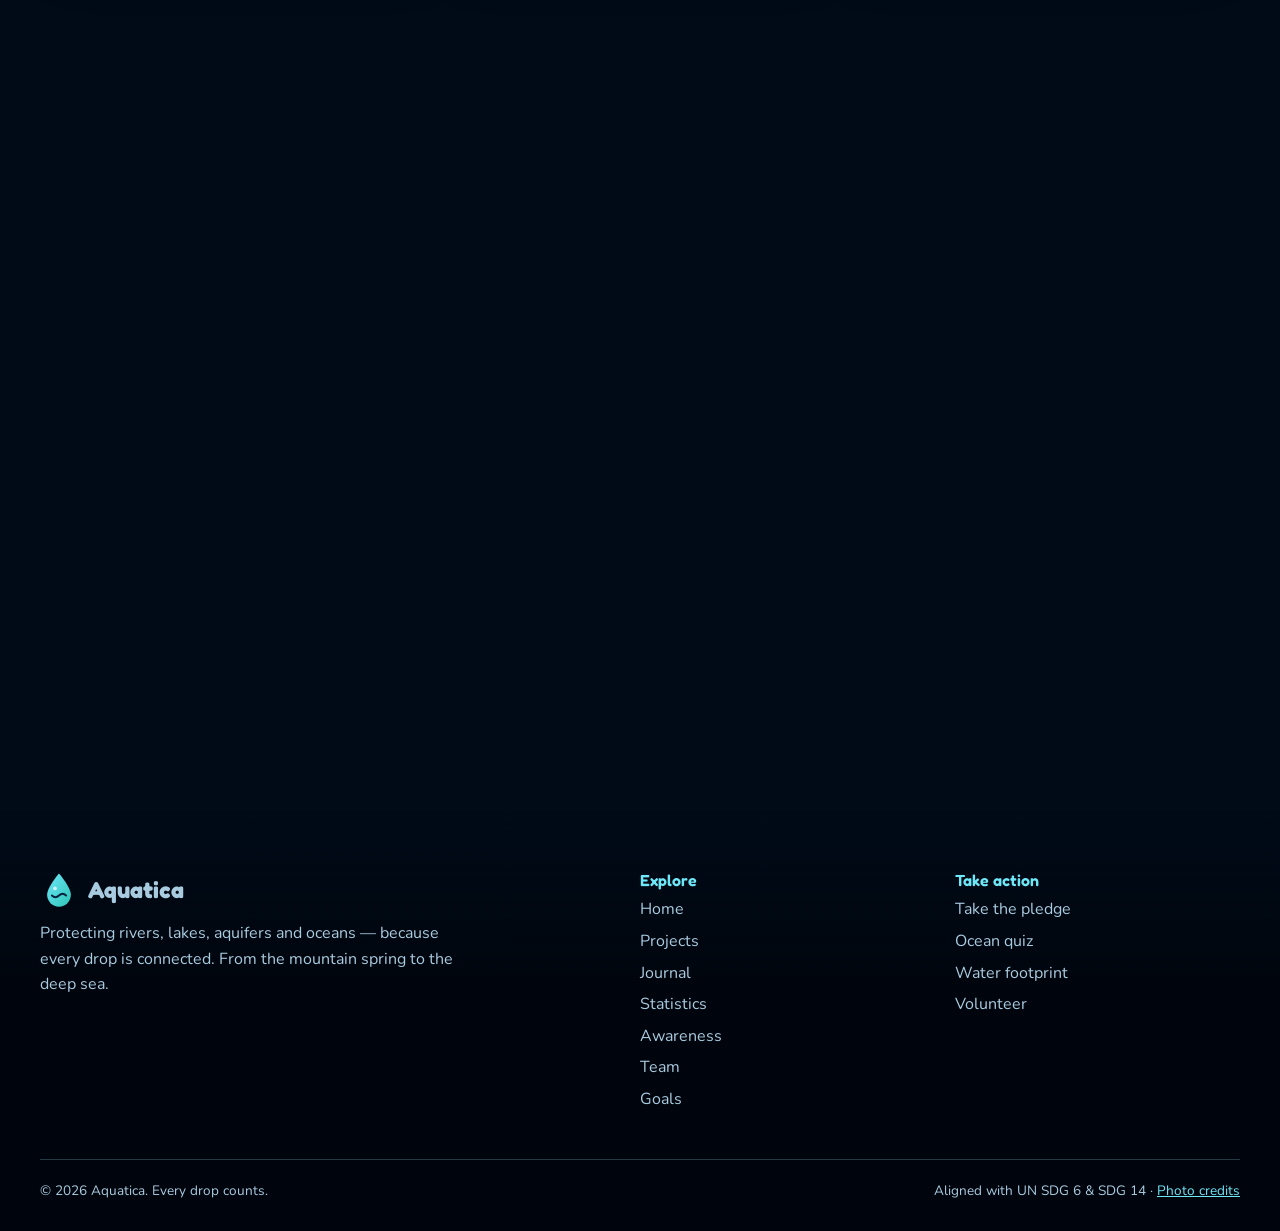
==== commit eb135907: "Add Journal page with 9 field dispatches, regional briefings, and expanded quiz" ====
--- a/index.html
+++ b/index.html
@@ -181,6 +181,84 @@
       </div>
     </section>
 
+    <section class="section" id="dispatches">
+      <div class="section-head reveal">
+        <span class="eyebrow">Field journal</span>
+        <h2>Latest dispatches from the water</h2>
+        <p class="lead">Long-form reporting, survival data and lessons from our field teams worldwide.</p>
+      </div>
+      <div class="grid grid-3">
+        <article class="card float article-card reveal">
+          <div class="article-media">
+            <img src="assets/images/proj-reef.webp" alt="Coral table in Raja Ampat" loading="lazy">
+            <span class="tag">Field Report</span>
+          </div>
+          <div class="article-body">
+            <div class="article-meta"><span>Dr. Amara Singh &amp; Kai Nakoa</span><span class="dot">•</span><span>7 min read</span></div>
+            <h3>Inside Raja Ampat's Heat-Tolerant Coral Nurseries</h3>
+            <p class="place">📍 Raja Ampat, Indonesia · Oct 2026</p>
+            <p>Two years of survival data show how selectively propagating lagoon-edge coral genotypes helps reefs withstand heatwaves.</p>
+            <a class="more" href="journal.html">Read full dispatch →</a>
+          </div>
+        </article>
+        <article class="card float article-card reveal" style="--delay:.08s">
+          <div class="article-media">
+            <img src="assets/images/proj-river.webp" alt="Solar-powered River Trash Interceptor" loading="lazy">
+            <span class="tag">Freshwater</span>
+          </div>
+          <div class="article-body">
+            <div class="article-meta"><span>Fatima El-Amin</span><span class="dot">•</span><span>6 min read</span></div>
+            <h3>Why River Interceptors Alone Aren't Enough</h3>
+            <p class="place">📍 Klang River &amp; Mekong Delta · Sep 2026</p>
+            <p>Capturing 310 tonnes of river plastic is only half the job — publishing open brand audits is how we drive upstream policy.</p>
+            <a class="more" href="journal.html">Read full dispatch →</a>
+          </div>
+        </article>
+        <article class="card float article-card reveal" style="--delay:.16s">
+          <div class="article-media">
+            <img src="assets/images/proj-mangrove.webp" alt="Sundarbans Mangrove Forest" loading="lazy">
+            <span class="tag">Science &amp; Data</span>
+          </div>
+          <div class="article-body">
+            <div class="article-meta"><span>Tomás Silva</span><span class="dot">•</span><span>8 min read</span></div>
+            <h3>The Hidden Carbon Vaults of the Sundarbans</h3>
+            <p class="place">📍 Sundarbans Delta, Bangladesh · Aug 2026</p>
+            <p>Why reopening silted tidal channels before planting a single mangrove seedling triples survival and locks away blue carbon.</p>
+            <a class="more" href="journal.html">Read full dispatch →</a>
+          </div>
+        </article>
+      </div>
+      <div style="text-align:center;margin-top:32px">
+        <a class="btn ghost" href="journal.html">Browse all 9 journal articles →</a>
+      </div>
+    </section>
+
+    <section class="section" id="briefings">
+      <div class="section-head reveal">
+        <span class="eyebrow">Science &amp; policy</span>
+        <h2>Essential water briefings</h2>
+        <p class="lead">Clear answers to the biggest questions in freshwater conservation and ocean science.</p>
+      </div>
+      <div class="grid grid-2">
+        <article class="card float briefing-card reveal">
+          <h3>Why 70% of freshwater goes to agriculture</h3>
+          <p>Irrigating crops accounts for roughly seven out of every ten litres of freshwater withdrawn globally. Precision drip systems, soil-moisture sensors and restoring riparian wetlands can cut farm withdrawals by 30–50% without reducing harvests.</p>
+        </article>
+        <article class="card float briefing-card reveal" style="--delay:.08s">
+          <h3>How ocean acidification weakens marine shells</h3>
+          <p>Seawater absorbs roughly a quarter of human CO₂ emissions, forming carbonic acid and lowering ocean pH. That reduces carbonate ions needed by corals, oysters, pteropods and shellfish to build skeletons and shells.</p>
+        </article>
+        <article class="card float briefing-card reveal">
+          <h3>What makes a Marine Protected Area work?</h3>
+          <p>Paper parks fail without enforcement or community buy-in. Fully protected reserves co-managed with local fishers consistently show higher fish biomass within 3–5 years — spilling adult fish over into neighbouring fishing grounds.</p>
+        </article>
+        <article class="card float briefing-card reveal" style="--delay:.08s">
+          <h3>Groundwater: Earth's invisible freshwater bank</h3>
+          <p>Nearly 99% of Earth's liquid freshwater sits underground in aquifers. When pumping outpaces rainfall recharge, wells dry up, land sinks, and saltwater intrudes into coastal drinking-water supplies.</p>
+        </article>
+      </div>
+    </section>
+
     <section class="section">
       <div class="card quote reveal">
         <p class="big-quote">“With every drop of water you drink, every breath you take, you're connected to the sea.”</p>
--- a/css/pages.css
+++ b/css/pages.css
@@ -269,16 +269,18 @@
 /* ---------- World Map & Telemetry ---------- */
 .map-card { display: grid; grid-template-columns: 1.6fr 1fr; gap: 24px; align-items: center; }
 @media (max-width: 860px) { .map-card { grid-template-columns: 1fr; } }
-.world-map-wrap { position: relative; border-radius: 16px; overflow: hidden; background: radial-gradient(circle at 50% 45%, rgba(10, 106, 161, .35), rgba(1, 14, 28, .85)); border: 1px solid var(--glass-border); }
-.world-map-svg { display: block; width: 100%; height: auto; }
-.map-land { fill: rgba(46, 196, 182, .18); stroke: rgba(110, 231, 249, .32); stroke-width: 1; }
-.map-grid-line { stroke: rgba(160, 240, 255, .07); stroke-width: 1; }
-.map-pin { cursor: pointer; outline: none; }
-.map-pin .pin-pulse { fill: rgba(110, 231, 249, .28); transform-box: fill-box; transform-origin: center; animation: pin-pulse 2.4s ease-out infinite; }
-.map-pin .pin-dot { fill: var(--aqua); stroke: var(--abyss); stroke-width: 2; transition: transform .2s, fill .2s; transform-box: fill-box; transform-origin: center; }
-.map-pin:hover .pin-dot, .map-pin:focus .pin-dot, .map-pin.active .pin-dot { fill: var(--sand); transform: scale(1.35); }
-.map-pin.active .pin-pulse { fill: rgba(246, 214, 143, .38); }
-@keyframes pin-pulse { 0% { transform: scale(.8); opacity: .9; } 100% { transform: scale(2.4); opacity: 0; } }
+.world-map-wrap { position: relative; height: 440px; border-radius: 16px; overflow: hidden; background: #04192e; border: 1px solid var(--glass-border); z-index: 1; }
+@media (max-width: 600px) { .world-map-wrap { height: 340px; } }
+.leaflet-container { font-family: var(--font-body); background: #04192e; }
+.leaflet-control-layers, .leaflet-bar a { background: rgba(2, 24, 48, .88) !important; color: var(--foam) !important; border-color: var(--glass-border) !important; backdrop-filter: blur(8px); }
+.leaflet-control-layers-expanded { padding: 8px 12px; }
+.leaflet-aquatica-pin { background: none; border: 0; }
+.aq-pin { position: relative; width: 32px; height: 32px; display: grid; place-items: center; cursor: pointer; }
+.aq-pin::before { content: ""; position: absolute; inset: 0; border-radius: 50%; background: rgba(110, 231, 249, .35); animation: pin-pulse 2.2s ease-out infinite; }
+.aq-pin-core { position: relative; z-index: 2; width: 26px; height: 26px; border-radius: 50%; display: grid; place-items: center; font-size: 13px; background: rgba(2, 30, 55, .95); border: 2px solid var(--aqua); box-shadow: 0 2px 10px rgba(0,0,0,.5); transition: transform .2s, border-color .2s; }
+.aq-pin:hover .aq-pin-core, .aq-pin.active .aq-pin-core { transform: scale(1.22); border-color: var(--sand); background: #063a63; }
+.aq-pin.active::before { background: rgba(246, 214, 143, .45); }
+@keyframes pin-pulse { 0% { transform: scale(.8); opacity: .9; } 100% { transform: scale(2.1); opacity: 0; } }
 .map-preview-img { width: 100%; aspect-ratio: 16 / 9; object-fit: cover; border-radius: 14px; margin-bottom: 14px; border: 1px solid var(--glass-border); display: block; }
 .map-preview h3 { margin-bottom: 4px; }
 .map-preview p { color: var(--text-dim); font-size: .95rem; }
@@ -295,3 +297,27 @@
 .receipt-card div { display: flex; justify-content: space-between; gap: 12px; padding: 4px 0; border-bottom: 1px solid rgba(255,255,255,.06); }
 .receipt-card div:last-child { border-bottom: 0; }
 
+/* ---------- Journal & Articles ---------- */
+.featured-article { padding: 0; display: grid; grid-template-columns: 1.15fr 1fr; overflow: hidden; margin-bottom: 42px; }
+@media (max-width: 820px) { .featured-article { grid-template-columns: 1fr; } }
+.featured-media { position: relative; min-height: 280px; overflow: hidden; }
+.featured-media img { width: 100%; height: 100%; object-fit: cover; display: block; transition: transform .6s cubic-bezier(.2,.8,.2,1); }
+.featured-article:hover .featured-media img { transform: scale(1.04); }
+.featured-body { padding: 32px; display: flex; flex-direction: column; justify-content: center; gap: 12px; }
+.featured-body p { color: var(--text-dim); }
+.article-card { padding: 0; display: flex; flex-direction: column; }
+.article-media { position: relative; aspect-ratio: 16 / 10; overflow: hidden; border-radius: calc(var(--radius) - 1px) calc(var(--radius) - 1px) 0 0; }
+.article-media img { width: 100%; height: 100%; object-fit: cover; display: block; transition: transform .6s cubic-bezier(.2,.8,.2,1); }
+.article-card:hover .article-media img { transform: scale(1.06); }
+.article-media .tag { position: absolute; top: 12px; left: 12px; z-index: 2; background: rgba(2,24,48,.82); backdrop-filter: blur(8px); }
+.article-body { padding: 22px 24px 24px; display: flex; flex-direction: column; flex: 1; }
+.article-body > p { color: var(--text-dim); font-size: .95rem; flex: 1; }
+.article-meta { display: flex; align-items: center; gap: 10px; font-size: .82rem; color: var(--text-dim); margin-bottom: 10px; flex-wrap: wrap; }
+.article-meta img { width: 26px; height: 26px; border-radius: 50%; object-fit: cover; border: 1px solid var(--glass-border); }
+.article-meta .dot { opacity: .45; }
+.article-reader p { color: var(--text-dim); font-size: 1.02rem; line-height: 1.75; margin-bottom: 1.1em; }
+.article-pull { border-left: 3px solid var(--aqua); padding: 10px 16px; margin: 18px 0; background: rgba(110,231,249,.07); border-radius: 0 12px 12px 0; font-family: var(--font-display); font-size: 1.12rem; color: var(--foam); }
+.briefing-card h3 { color: var(--aqua); margin-bottom: 8px; }
+.briefing-card p { color: var(--text-dim); font-size: .95rem; }
+
+
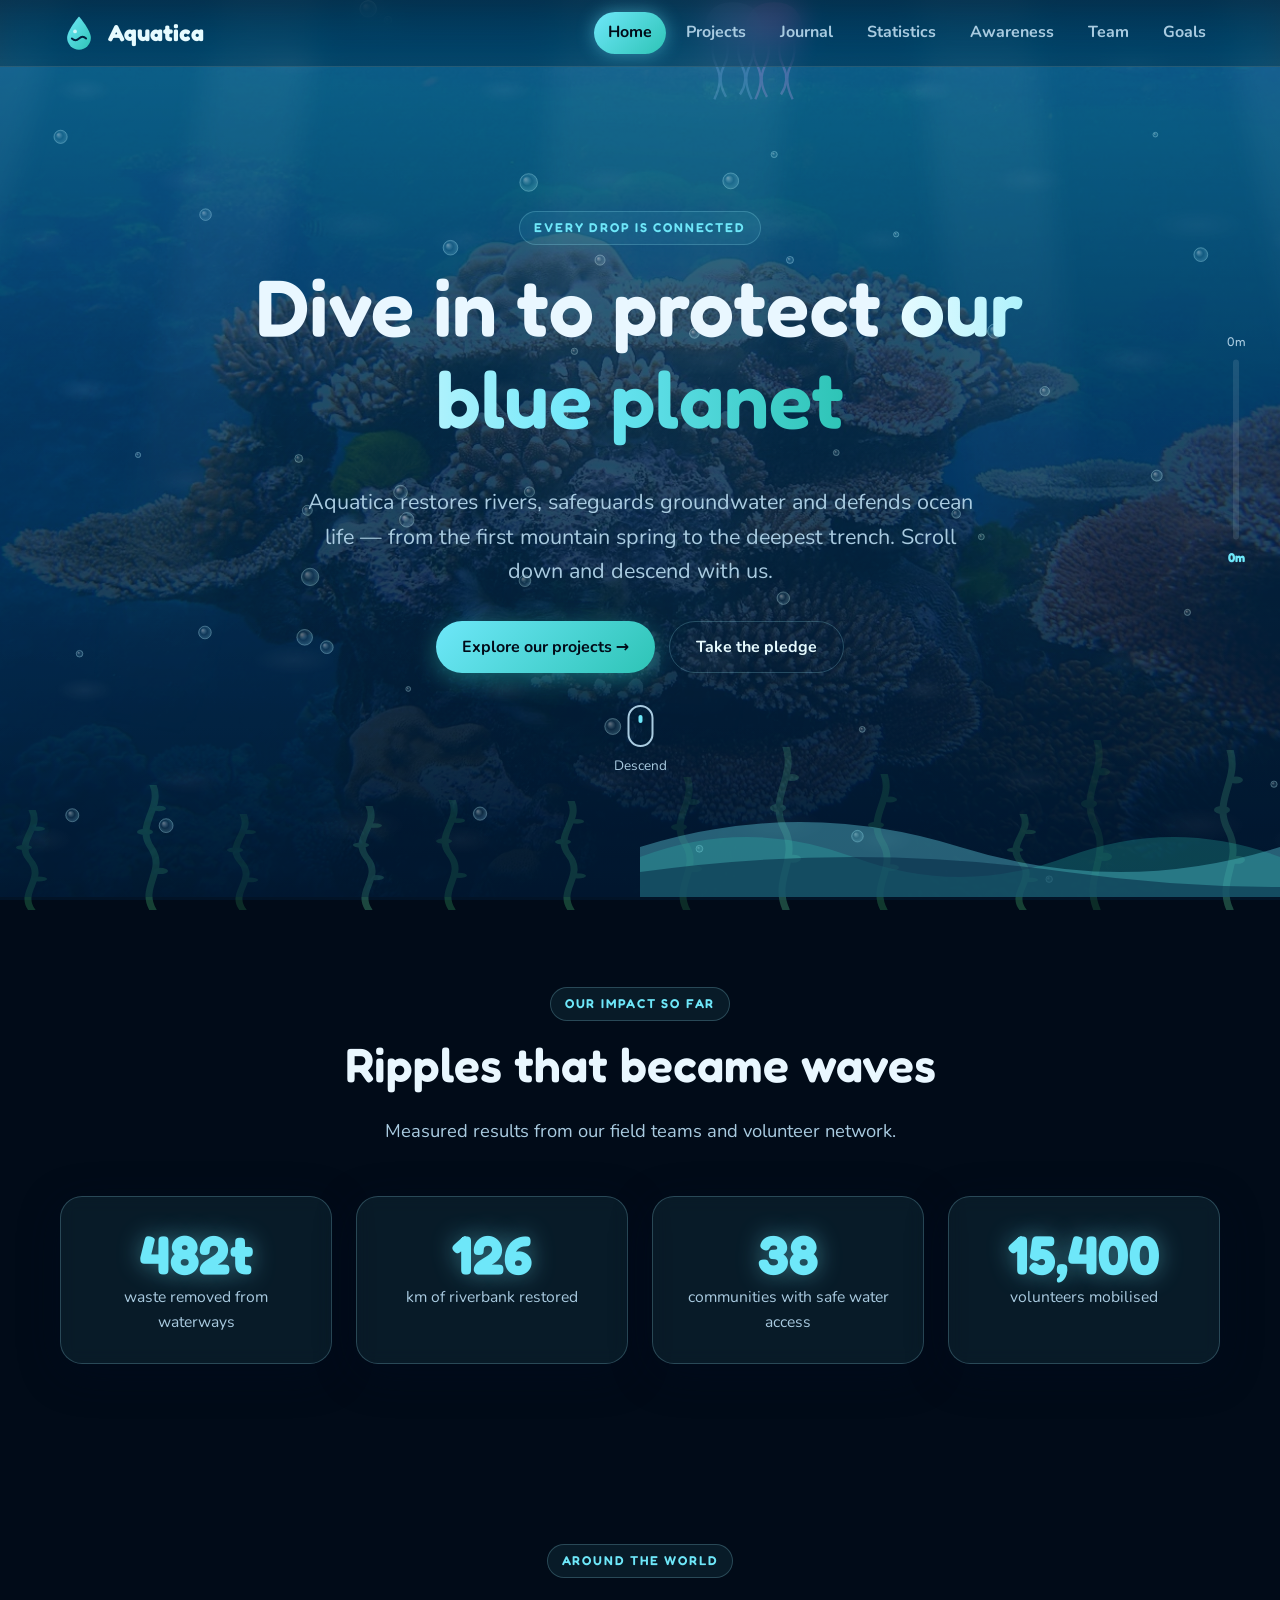
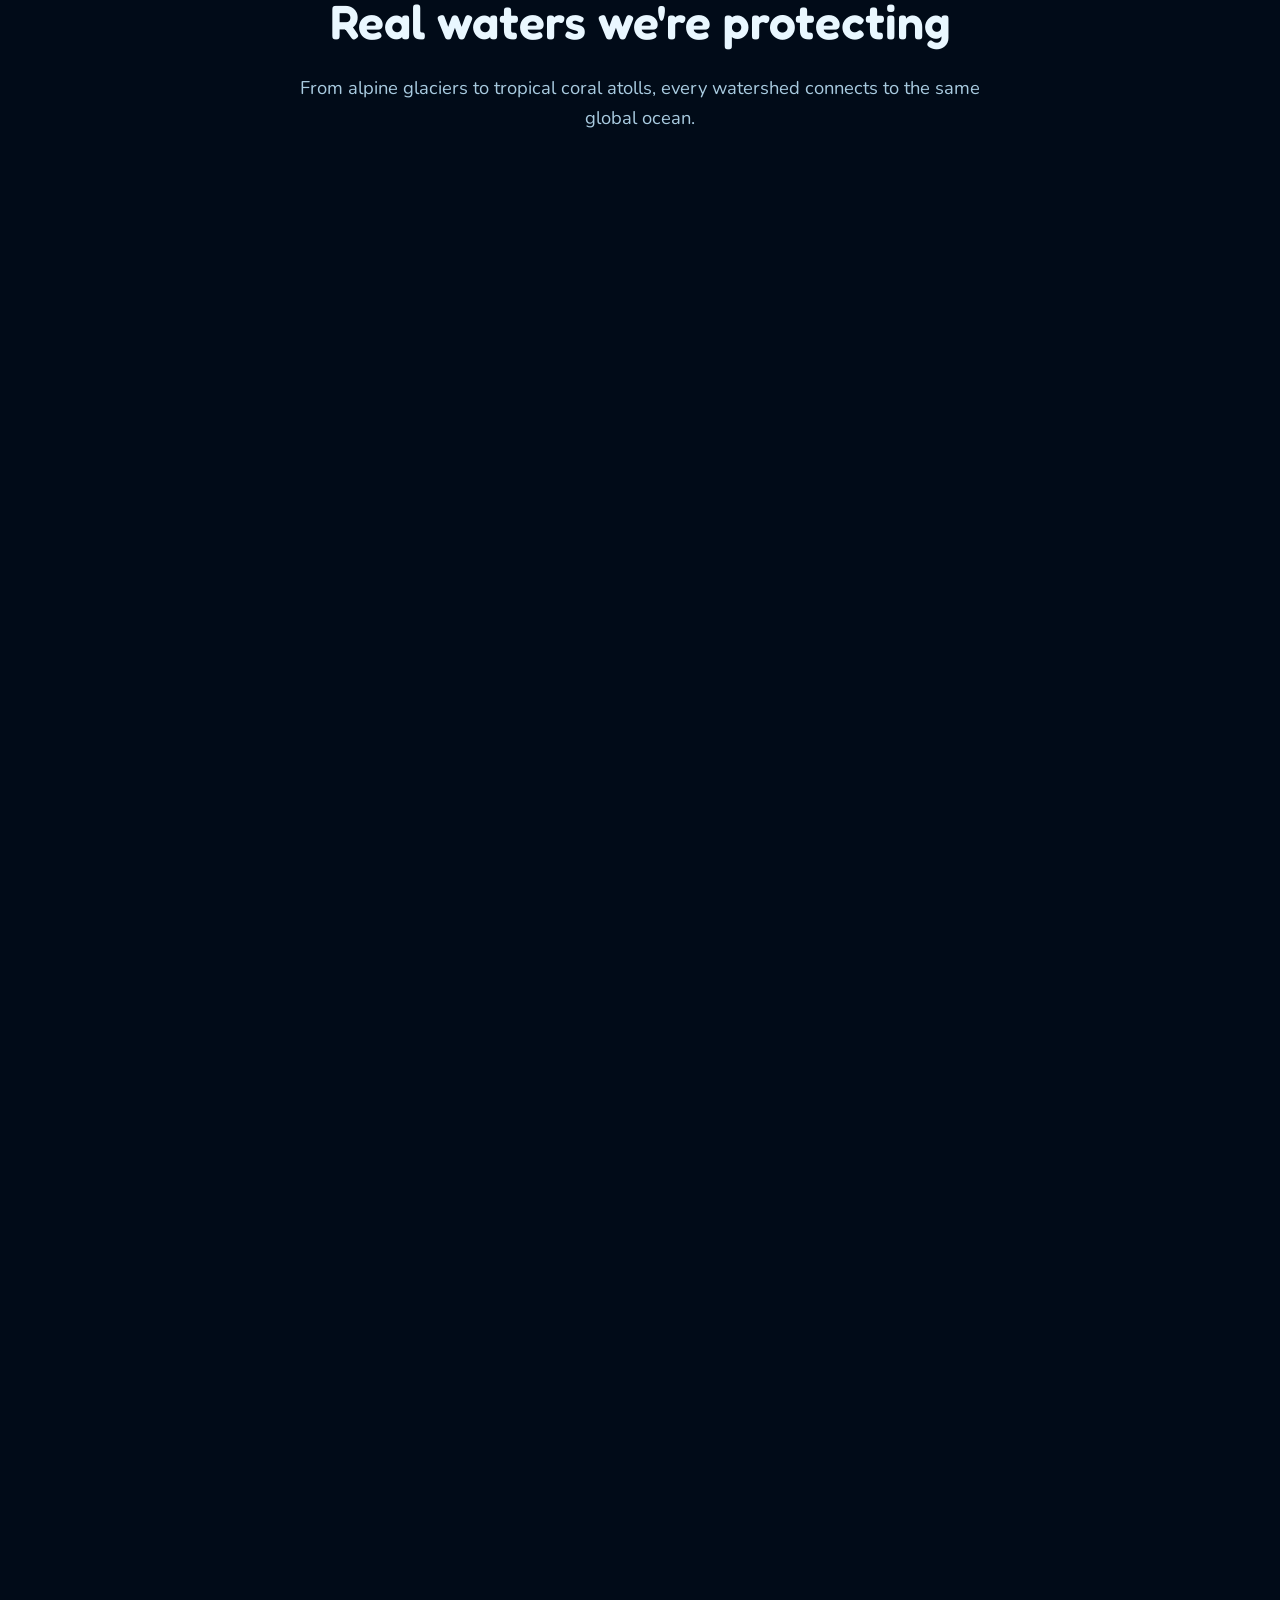
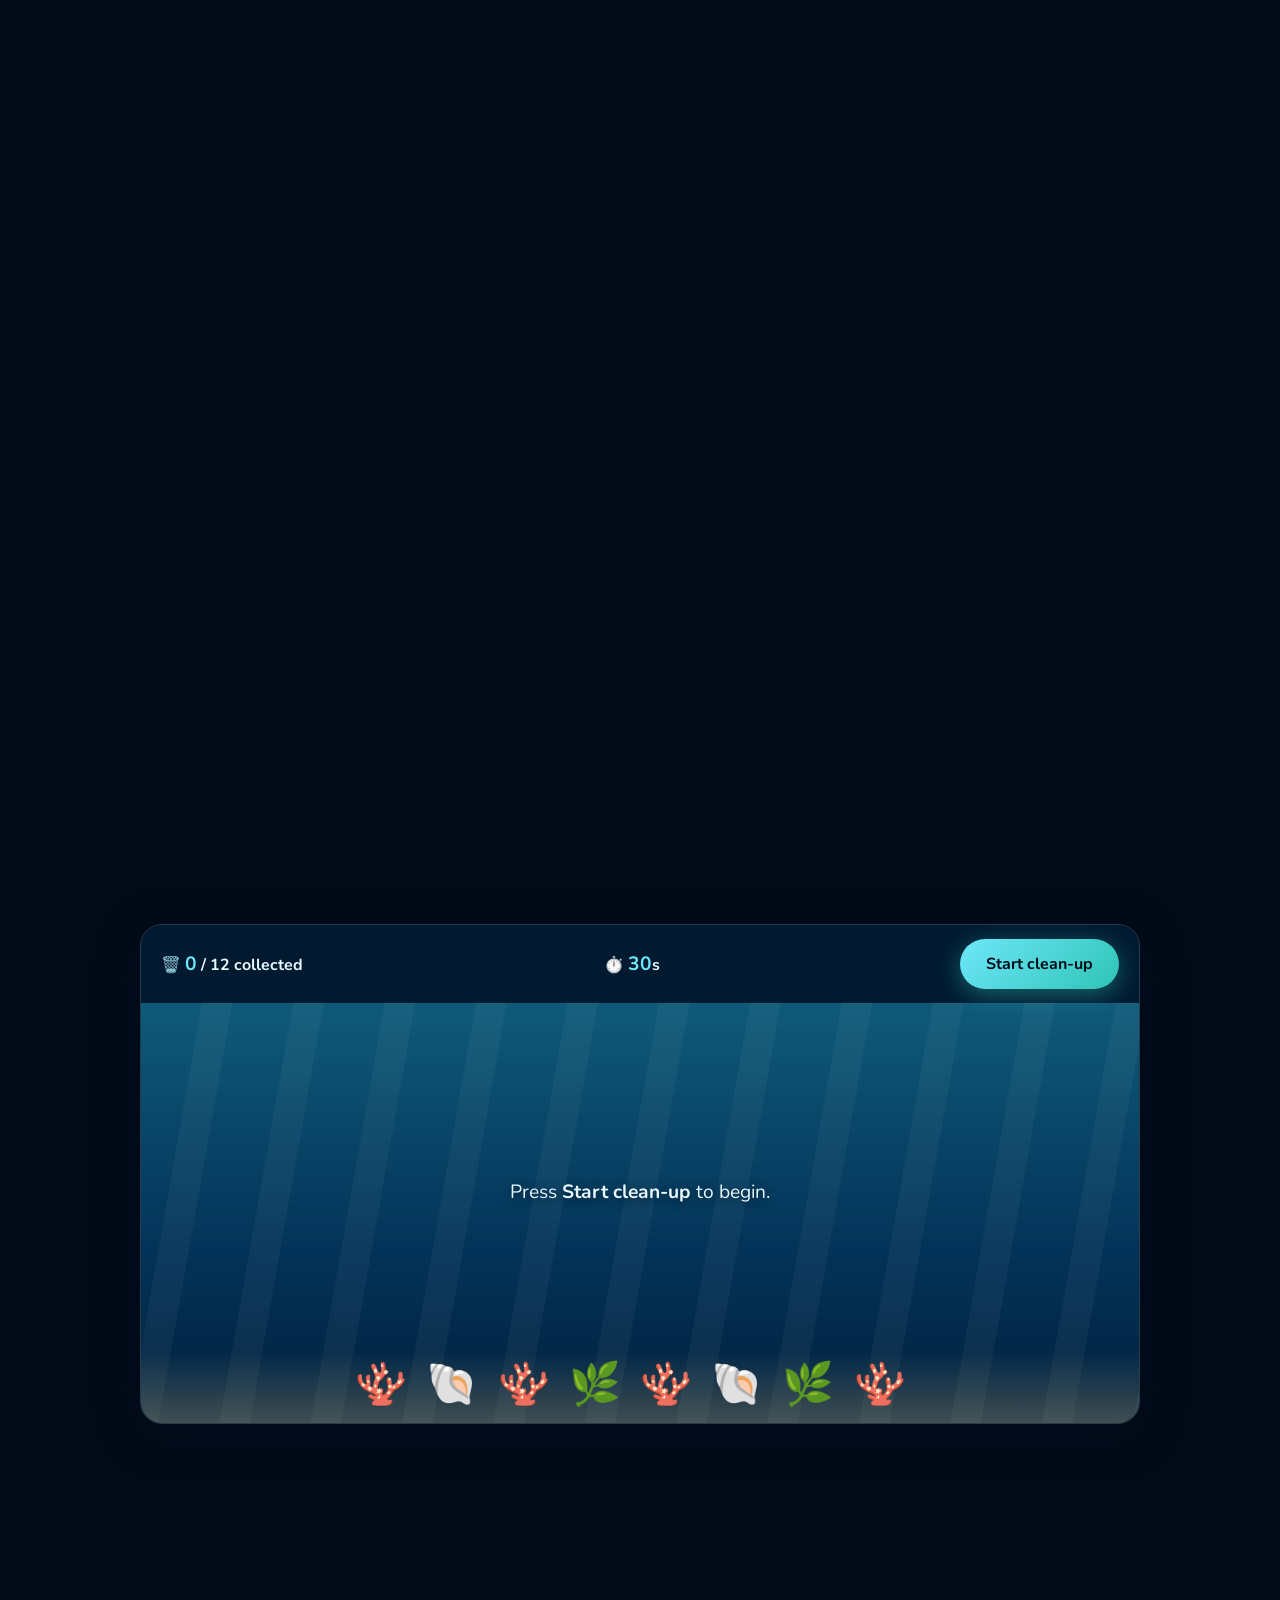
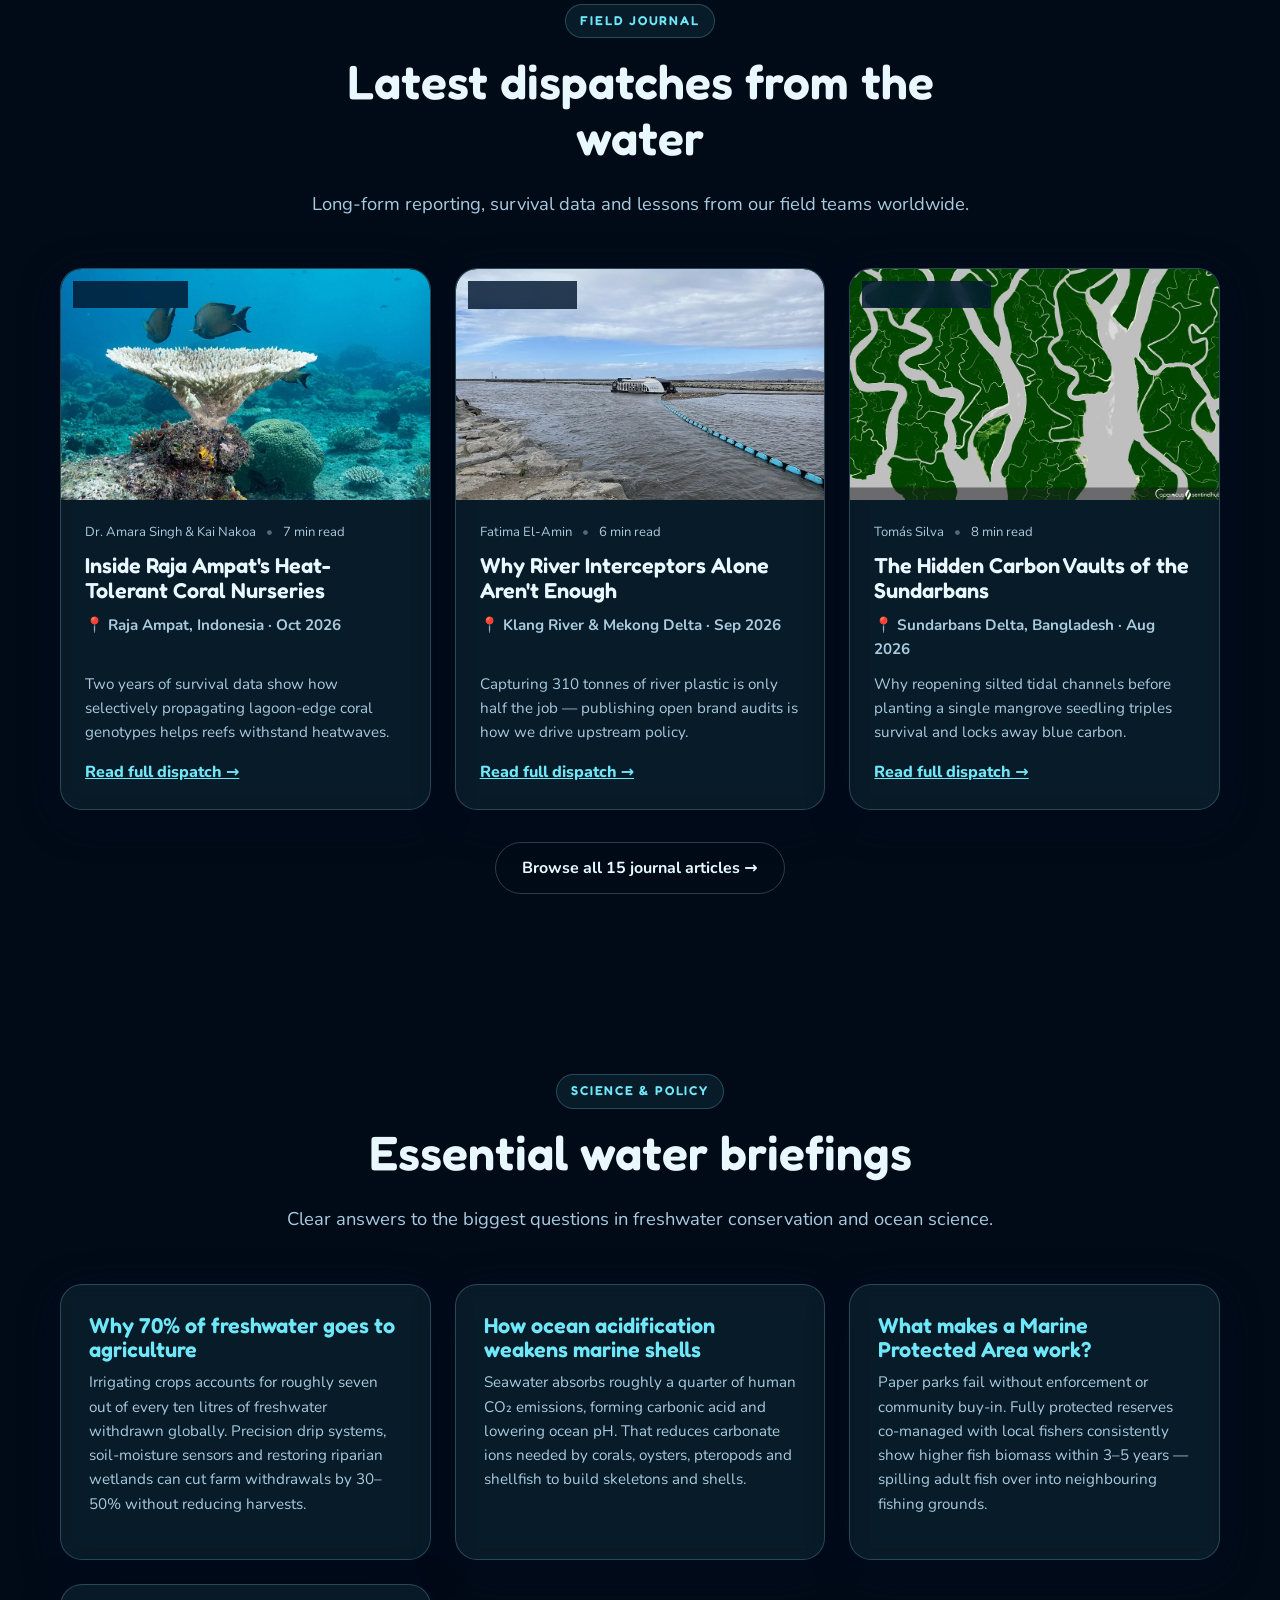
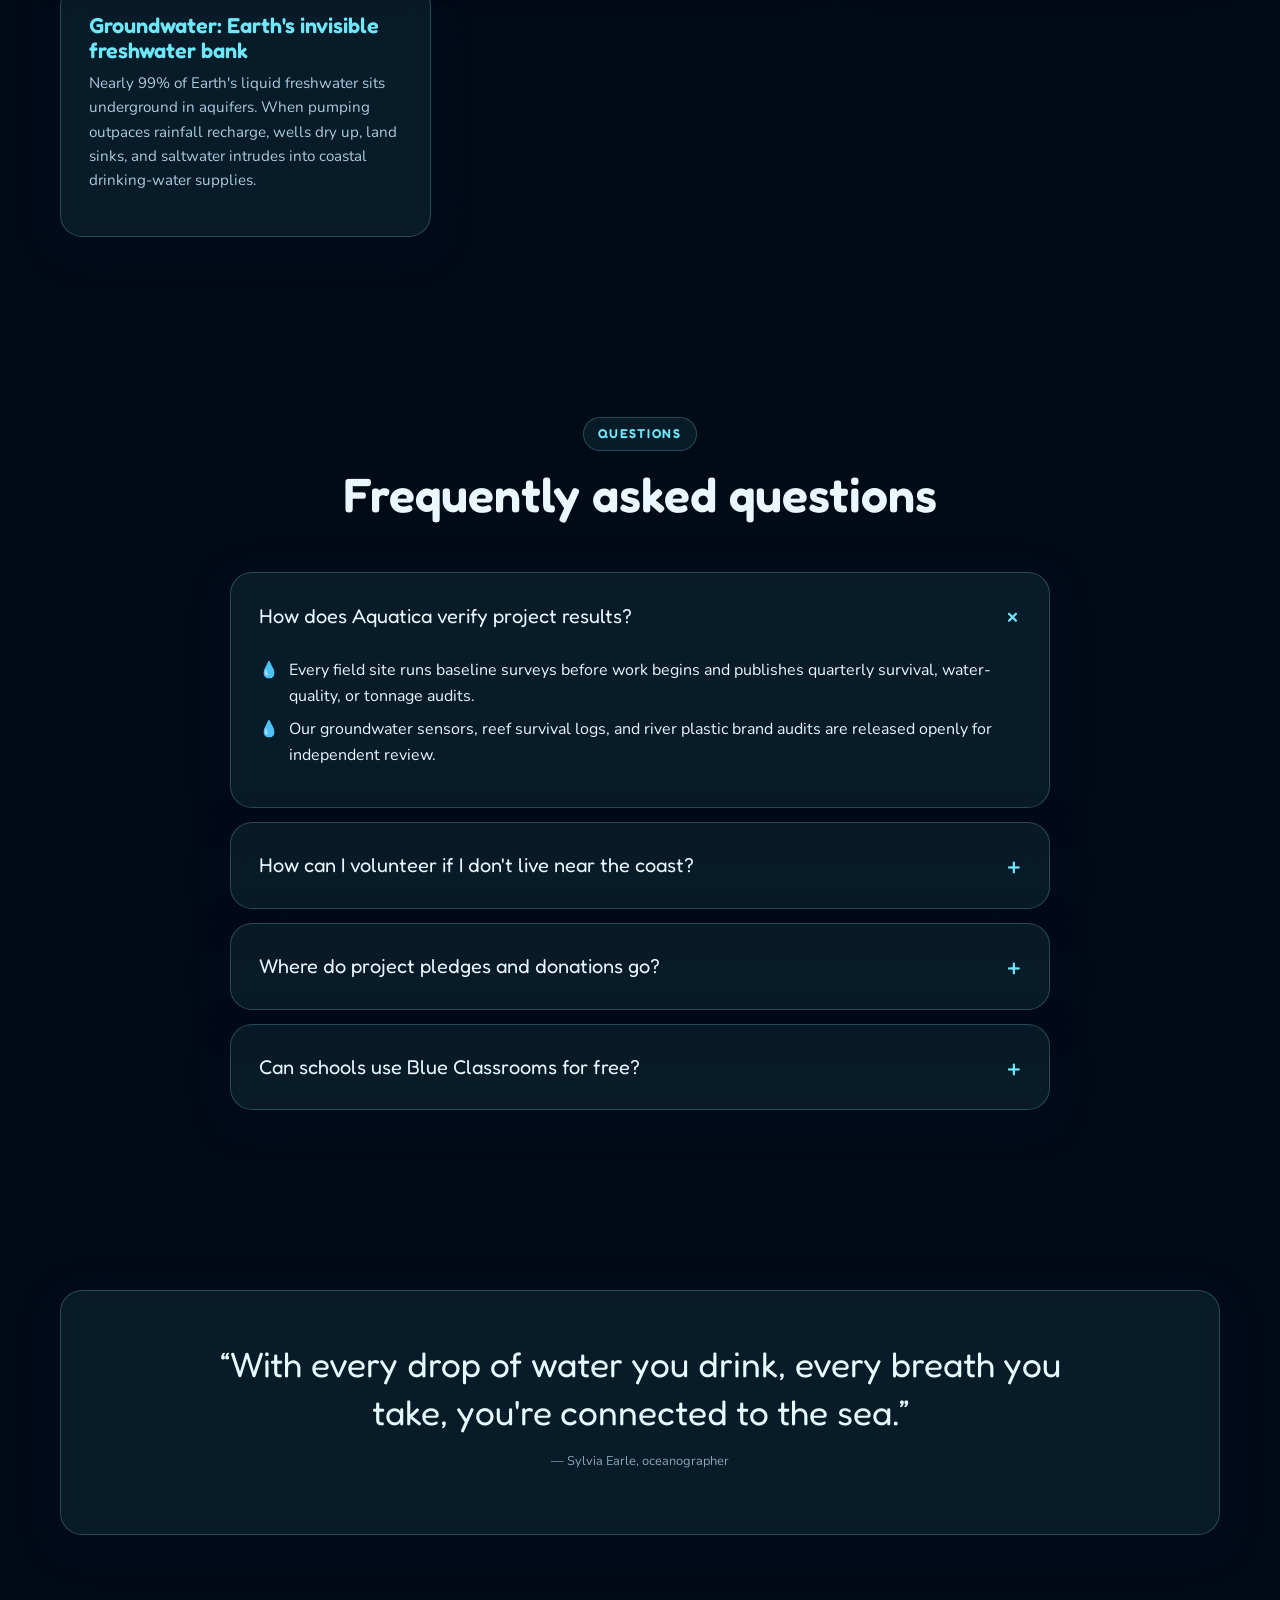
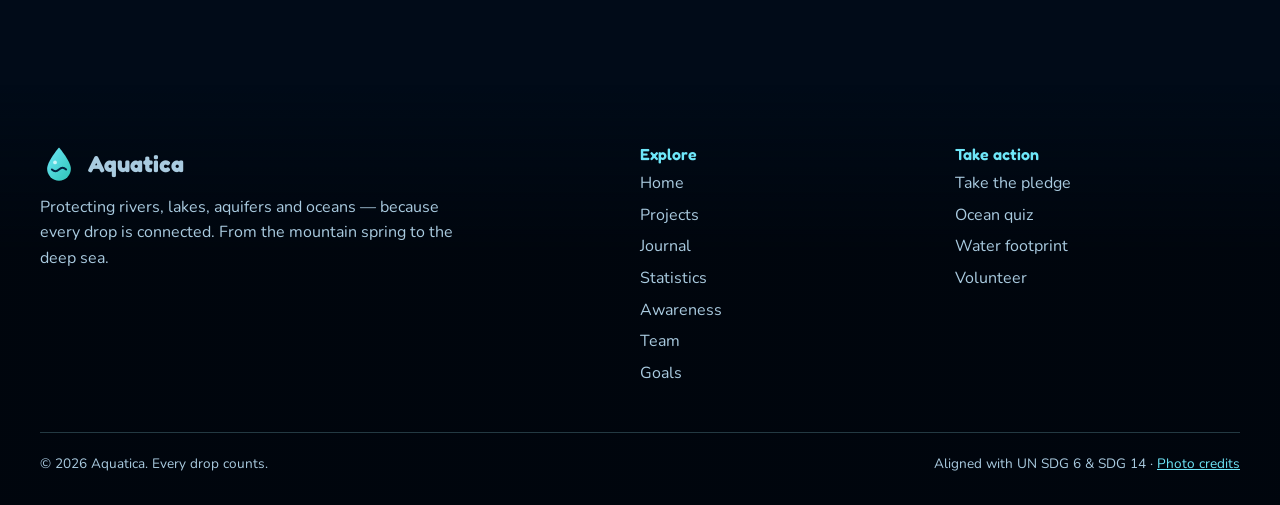
==== commit 73958605: "Expand Journal to 15 articles, add field glossary, FAQ, benchmarks, and regional hubs" ====
--- a/index.html
+++ b/index.html
@@ -229,7 +229,7 @@
         </article>
       </div>
       <div style="text-align:center;margin-top:32px">
-        <a class="btn ghost" href="journal.html">Browse all 9 journal articles →</a>
+        <a class="btn ghost" href="journal.html">Browse all 15 journal articles →</a>
       </div>
     </section>
 
@@ -259,6 +259,25 @@
       </div>
     </section>
 
+    <section class="section" id="faq">
+      <div class="section-head reveal">
+        <span class="eyebrow">Questions</span>
+        <h2>Frequently asked questions</h2>
+      </div>
+      <div class="accordion reveal">
+        <details class="card" open><summary>How does Aquatica verify project results?</summary><ul class="check-list">
+          <li>Every field site runs baseline surveys before work begins and publishes quarterly survival, water-quality, or tonnage audits.</li>
+          <li>Our groundwater sensors, reef survival logs, and river plastic brand audits are released openly for independent review.</li></ul></details>
+        <details class="card"><summary>How can I volunteer if I don't live near the coast?</summary><ul class="check-list">
+          <li>Rivers, streams, storm drains, and lakes all flow to the sea — local clean-ups and stream testing directly protect ocean health.</li>
+          <li>We also welcome remote skilled volunteers in data science, translation, software engineering, and school outreach.</li></ul></details>
+        <details class="card"><summary>Where do project pledges and donations go?</summary><ul class="check-list">
+          <li>82% goes directly to field operations, equipment, and local guardian salaries; 11% funds open research and lab testing; 7% covers governance and audits.</li></ul></details>
+        <details class="card"><summary>Can schools use Blue Classrooms for free?</summary><ul class="check-list">
+          <li>Yes — lesson plans, stream-testing guides, and student worksheets are free to download in 8 languages.</li></ul></details>
+      </div>
+    </section>
+
     <section class="section">
       <div class="card quote reveal">
         <p class="big-quote">“With every drop of water you drink, every breath you take, you're connected to the sea.”</p>
